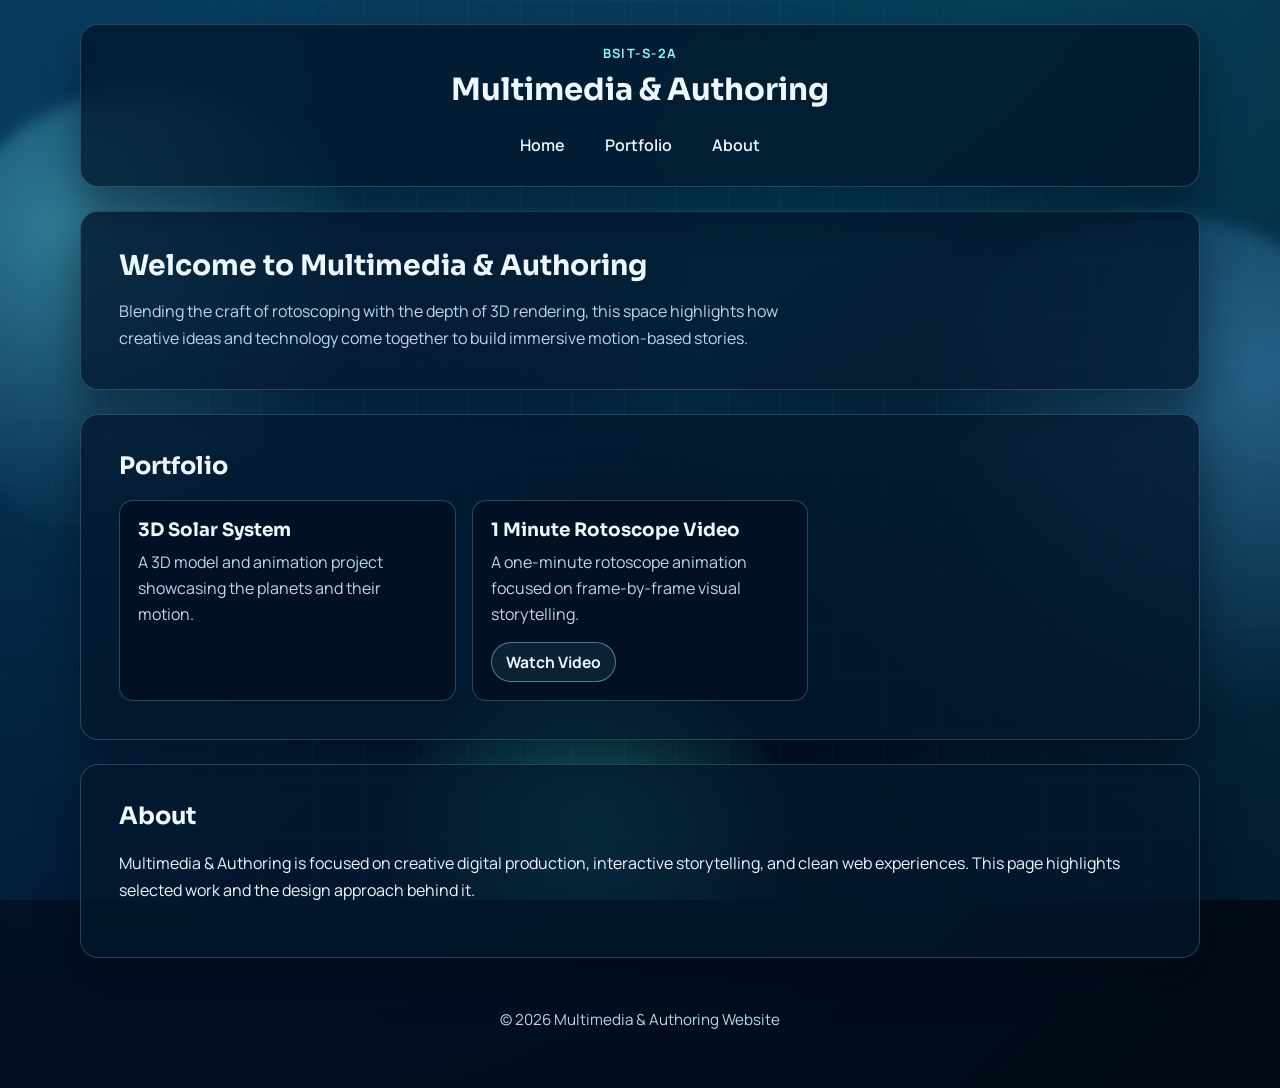
==== index.html @ 4c2fa3dd "Week 2 progress fixed" ====
﻿<!DOCTYPE html>
<html lang="en">
<head>
    <meta charset="UTF-8">
    <meta name="viewport" content="width=device-width, initial-scale=1.0">
    <title>Multimedia & Authoring</title>
    <link rel="stylesheet" href="styles.css">
</head>
<body>
    <div class="bg-scene" aria-hidden="true">
        <div class="bg-gradient"></div>
        <div class="bg-orb orb-a"></div>
        <div class="bg-orb orb-b"></div>
        <div class="bg-orb orb-c"></div>
        <div class="bg-grid"></div>
    </div>

    <div class="page-shell">
        <header class="site-header">
            <div class="brand-block reveal">
                <p class="eyebrow">BSIT-S-2A</p>
                <h1>Multimedia &amp; Authoring</h1>
            </div>
            <nav class="main-nav" aria-label="Main navigation">
                <ul>
                    <li><a href="#home">Home</a></li>
                    <li><a href="#portfolio">Portfolio</a></li>
                    <li><a href="#about">About</a></li>
                </ul>
            </nav>
        </header>

        <main>
            <section id="home" class="panel hero reveal">
                <h2>Welcome to Multimedia &amp; Authoring</h2>
                <p>
                    Blending the craft of rotoscoping with the depth of 3D rendering,
                    this space highlights how creative ideas and technology come together
                    to build immersive motion-based stories.
                </p>
            </section>

            <section id="portfolio" class="panel reveal">
                <h2>Portfolio</h2>
                <div class="topic-grid">
                    <article class="topic reveal">
                        <h3>3D Solar System</h3>
                        <p>A 3D model and animation project showcasing the planets and their motion.</p>
                    </article>
                    <article class="topic reveal">
                        <h3>1 Minute Rotoscope Video</h3>
                        <p>A one-minute rotoscope animation focused on frame-by-frame visual storytelling.</p>
                        <button class="topic-button" type="button" data-url="rotoscope.html">Watch Video</button>
                    </article>
                </div>
            </section>

            <section id="about" class="panel reveal">
                <h2>About</h2>
                <p>
                    Multimedia &amp; Authoring is focused on creative digital production, interactive storytelling,
                    and clean web experiences. This page highlights selected work and the design approach behind it.
                </p>
            </section>
        </main>

        <footer>
            <p>&copy; 2026 Multimedia &amp; Authoring Website</p>
        </footer>
    </div>
    <script src="script.js"></script>
</body>
</html>
---- styles.css ----
﻿@import url('https://fonts.googleapis.com/css2?family=Manrope:wght@400;500;600;700;800&family=Sora:wght@500;700&display=swap');

:root {
    --bg-1: #021226;
    --bg-2: #063358;
    --bg-3: #0a5a78;
    --panel: rgba(3, 23, 44, 0.76);
    --panel-border: rgba(173, 241, 255, 0.2);
    --text-main: #eef8ff;
    --text-soft: #b9d8e9;
    --highlight: #8ff3ff;
    --highlight-strong: #48d9f2;
    --radius: 18px;
    --shadow: 0 20px 40px rgba(0, 8, 20, 0.42);
}

* {
    box-sizing: border-box;
}

html {
    scroll-behavior: smooth;
}

body {
    margin: 0;
    color: var(--text-main);
    font-family: 'Manrope', sans-serif;
    background: radial-gradient(circle at 10% 10%, #0b4667, #021226 46%, #010914);
    min-height: 100vh;
    overflow-x: hidden;
}

h1,
h2,
h3 {
    font-family: 'Sora', sans-serif;
    margin-top: 0;
    line-height: 1.15;
}

p,
li,
a {
    line-height: 1.65;
}

.bg-scene {
    position: fixed;
    inset: 0;
    z-index: -1;
    overflow: hidden;
}

.bg-gradient {
    position: absolute;
    inset: -25%;
    background: conic-gradient(from 160deg at 50% 50%, var(--bg-1), var(--bg-2), var(--bg-3), var(--bg-1));
    filter: blur(40px);
    opacity: 0.65;
    animation: spinBackground 28s linear infinite;
}

.bg-orb {
    position: absolute;
    border-radius: 50%;
    filter: blur(8px);
    opacity: 0.35;
}

.orb-a {
    width: 460px;
    height: 460px;
    left: -80px;
    top: 10%;
    background: radial-gradient(circle at 30% 30%, #7ff4ff 0%, rgba(127, 244, 255, 0) 70%);
    animation: floatOrbA 18s ease-in-out infinite;
}

.orb-b {
    width: 520px;
    height: 520px;
    right: -140px;
    top: 24%;
    background: radial-gradient(circle at 70% 30%, #62bfff 0%, rgba(98, 191, 255, 0) 68%);
    animation: floatOrbB 20s ease-in-out infinite;
}

.orb-c {
    width: 420px;
    height: 420px;
    left: 30%;
    bottom: -180px;
    background: radial-gradient(circle at 50% 40%, #42ffe4 0%, rgba(66, 255, 228, 0) 66%);
    animation: floatOrbC 22s ease-in-out infinite;
}

.bg-grid {
    position: absolute;
    inset: 0;
    background-image:
        linear-gradient(rgba(194, 248, 255, 0.05) 1px, transparent 1px),
        linear-gradient(90deg, rgba(194, 248, 255, 0.05) 1px, transparent 1px);
    background-size: 52px 52px;
    mask-image: radial-gradient(circle at center, black 35%, transparent 100%);
    animation: driftGrid 24s linear infinite;
}

.page-shell {
    width: min(1120px, 92vw);
    margin: 24px auto 30px;
}

.site-header {
    position: sticky;
    top: 18px;
    z-index: 20;
    backdrop-filter: blur(14px);
    background: rgba(1, 18, 36, 0.72);
    border: 1px solid var(--panel-border);
    border-radius: var(--radius);
    box-shadow: var(--shadow);
    padding: 18px clamp(16px, 3vw, 30px);
}

.brand-block {
    text-align: center;
}

.eyebrow {
    margin: 0 0 8px;
    color: var(--highlight);
    letter-spacing: 0.11em;
    font-size: 0.8rem;
    text-transform: uppercase;
    font-weight: 700;
}

.site-header h1 {
    margin: 0;
    font-size: clamp(1.7rem, 2.4vw, 2.8rem);
}

.main-nav ul {
    list-style: none;
    display: flex;
    justify-content: center;
    flex-wrap: wrap;
    gap: 10px;
    padding: 0;
    margin: 16px 0 0;
}

.main-nav a {
    display: inline-block;
    color: var(--text-main);
    text-decoration: none;
    padding: 8px 14px;
    border: 1px solid transparent;
    border-radius: 999px;
    font-weight: 600;
    transition: border-color 0.25s ease, color 0.25s ease, background-color 0.25s ease;
}

.main-nav a:hover,
.main-nav a:focus-visible {
    border-color: rgba(143, 243, 255, 0.5);
    color: var(--highlight);
    background-color: rgba(143, 243, 255, 0.08);
}

main {
    margin-top: 24px;
}

.panel {
    background: var(--panel);
    border: 1px solid var(--panel-border);
    border-radius: var(--radius);
    box-shadow: var(--shadow);
    padding: clamp(20px, 3.4vw, 38px);
    margin-bottom: 24px;
}

.hero h2 {
    font-size: clamp(1.6rem, 2.2vw, 2.4rem);
    margin-bottom: 8px;
}

.hero p {
    color: var(--text-soft);
    max-width: 70ch;
    margin-bottom: 0;
}

#topics > h2,
#resources h2,
.contact-card h2 {
    font-size: clamp(1.35rem, 1.8vw, 1.8rem);
}

.topic-grid {
    display: grid;
    grid-template-columns: repeat(3, minmax(0, 1fr));
    gap: 16px;
}

.topic {
    background: rgba(2, 16, 34, 0.84);
    border: 1px solid rgba(166, 241, 255, 0.24);
    border-radius: 14px;
    padding: 18px;
    transition: transform 0.25s ease, border-color 0.25s ease, background-color 0.25s ease;
}

.topic:hover {
    transform: translateY(-5px);
    border-color: rgba(143, 243, 255, 0.6);
    background: rgba(5, 33, 58, 0.9);
}

.topic h3 {
    margin-bottom: 8px;
    font-size: 1.15rem;
}

.topic p {
    margin: 0;
    color: var(--text-soft);
}

.topic-button {
    display: inline-block;
    margin-top: 14px;
    color: var(--text-main);
    font-family: 'Manrope', sans-serif;
    font-size: 0.98rem;
    font-weight: 700;
    padding: 8px 14px;
    border-radius: 999px;
    border: 1px solid rgba(143, 243, 255, 0.45);
    background: rgba(143, 243, 255, 0.08);
    cursor: pointer;
    transition: border-color 0.25s ease, color 0.25s ease, background-color 0.25s ease;
}

.topic-button:hover,
.topic-button:focus-visible {
    border-color: rgba(143, 243, 255, 0.75);
    color: var(--highlight);
    background: rgba(143, 243, 255, 0.14);
}

.video-wrap {
    position: relative;
    width: min(100%, 920px);
    height: 0;
    padding-top: 56.25%;
    margin: 16px auto 0;
    border-radius: 14px;
    overflow: hidden;
    border: 1px solid rgba(166, 241, 255, 0.25);
    background: rgba(2, 16, 34, 0.84);
}

.video-wrap iframe {
    position: absolute;
    inset: 0;
    display: block;
    width: 100%;
    height: 100%;
    border: 0;
}

.video-meta {
    color: var(--text-soft);
    margin: 8px 0 0;
}

.split {
    display: grid;
    grid-template-columns: 1.15fr 0.85fr;
    gap: 18px;
}

.resource-list {
    margin: 0;
    padding-left: 20px;
}

.resource-list a {
    color: var(--highlight);
    text-underline-offset: 3px;
}

.resource-list a:hover {
    color: #d2fcff;
}

.contact-card {
    background: linear-gradient(160deg, rgba(4, 53, 78, 0.72), rgba(2, 21, 36, 0.9));
    border: 1px solid rgba(150, 244, 255, 0.28);
    border-radius: 14px;
    padding: 20px;
}

.contact-card p {
    margin-top: 0;
    color: var(--text-soft);
}

.contact-card a {
    color: #bff9ff;
    font-weight: 700;
    text-decoration: none;
}

.contact-card a:hover {
    color: #ffffff;
}

footer {
    text-align: center;
    padding: 10px 16px;
    color: var(--text-soft);
    font-size: 0.95rem;
}

.reveal {
    opacity: 0;
    transform: translateY(18px);
    transition: opacity 0.7s ease, transform 0.7s ease;
}

.reveal.visible {
    opacity: 1;
    transform: translateY(0);
}

@keyframes spinBackground {
    from {
        transform: rotate(0deg) scale(1.2);
    }
    to {
        transform: rotate(360deg) scale(1.2);
    }
}

@keyframes floatOrbA {
    0%,
    100% {
        transform: translate(0, 0) scale(1);
    }
    50% {
        transform: translate(36px, -30px) scale(1.1);
    }
}

@keyframes floatOrbB {
    0%,
    100% {
        transform: translate(0, 0) scale(1);
    }
    50% {
        transform: translate(-42px, 36px) scale(0.95);
    }
}

@keyframes floatOrbC {
    0%,
    100% {
        transform: translate(0, 0) scale(1);
    }
    50% {
        transform: translate(28px, -28px) scale(1.08);
    }
}

@keyframes driftGrid {
    0% {
        transform: translateY(0);
    }
    50% {
        transform: translateY(20px);
    }
    100% {
        transform: translateY(0);
    }
}

@media (max-width: 930px) {
    .topic-grid {
        grid-template-columns: repeat(2, minmax(0, 1fr));
    }

    .split {
        grid-template-columns: 1fr;
    }
}

@media (max-width: 640px) {
    .page-shell {
        width: min(1120px, 94vw);
        margin-top: 14px;
    }

    .site-header {
        top: 10px;
    }

    .main-nav ul {
        gap: 6px;
    }

    .main-nav a {
        padding: 6px 10px;
        font-size: 0.94rem;
    }

    .topic-grid {
        grid-template-columns: 1fr;
    }
}

@media (prefers-reduced-motion: reduce) {
    *,
    *::before,
    *::after {
        animation: none !important;
        transition: none !important;
        scroll-behavior: auto !important;
    }

    .reveal,
    .reveal.visible {
        opacity: 1;
        transform: none;
    }
}
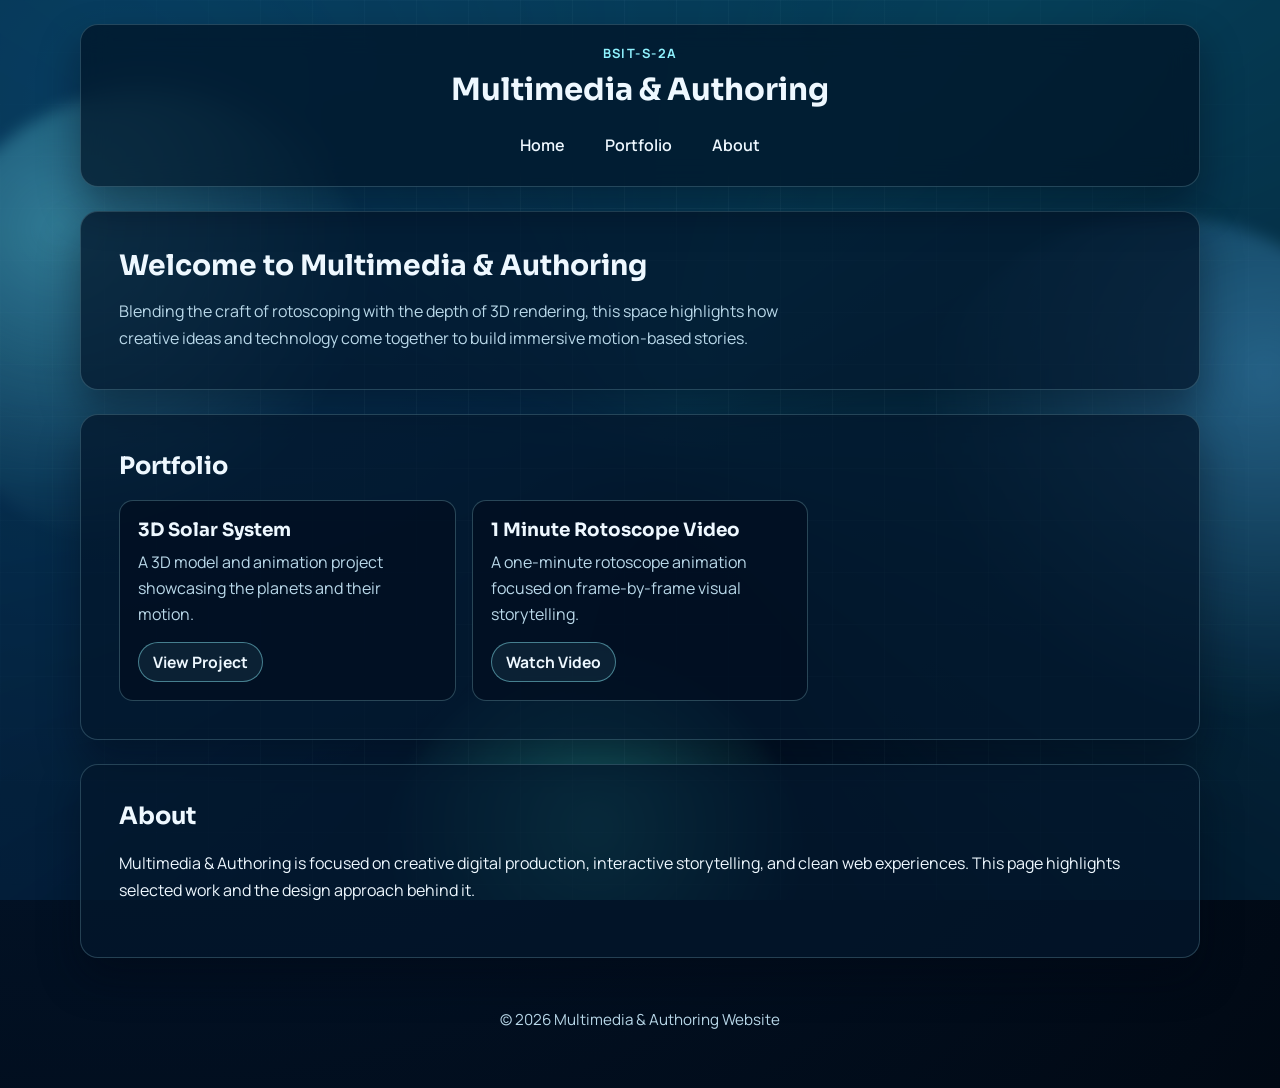
==== commit 8578537c: "solar system page" ====
--- a/index.html
+++ b/index.html
@@ -4,7 +4,22 @@
     <meta charset="UTF-8">
     <meta name="viewport" content="width=device-width, initial-scale=1.0">
     <title>Multimedia & Authoring</title>
-    <link rel="stylesheet" href="styles.css">
+    <link rel="stylesheet" href="styles.css?v=20260427b">
+    <style>
+        .topic-button {
+            display: inline-block;
+            margin-top: 14px;
+            color: #eef8ff;
+            font-family: 'Manrope', sans-serif;
+            font-size: 0.98rem;
+            font-weight: 700;
+            padding: 8px 14px;
+            border-radius: 999px;
+            border: 1px solid rgba(143, 243, 255, 0.45);
+            background: rgba(143, 243, 255, 0.08);
+            cursor: pointer;
+        }
+    </style>
 </head>
 <body>
     <div class="bg-scene" aria-hidden="true">
@@ -46,6 +61,7 @@
                     <article class="topic reveal">
                         <h3>3D Solar System</h3>
                         <p>A 3D model and animation project showcasing the planets and their motion.</p>
+                        <button class="topic-button" type="button" data-url="solar-system.html">View Project</button>
                     </article>
                     <article class="topic reveal">
                         <h3>1 Minute Rotoscope Video</h3>
@@ -68,6 +84,6 @@
             <p>&copy; 2026 Multimedia &amp; Authoring Website</p>
         </footer>
     </div>
-    <script src="script.js"></script>
+    <script src="script.js?v=20260427b"></script>
 </body>
 </html>
--- a/styles.css
+++ b/styles.css
@@ -277,6 +277,97 @@
     margin: 8px 0 0;
 }
 
+.project-frame {
+    border: 1px dashed rgba(143, 243, 255, 0.35);
+    border-radius: 16px;
+    background: rgba(2, 16, 34, 0.5);
+    padding: clamp(18px, 3vw, 30px);
+    min-height: 320px;
+    display: grid;
+    place-items: center;
+    text-align: center;
+}
+
+.project-frame strong {
+    display: block;
+    color: var(--highlight);
+    margin-bottom: 8px;
+}
+
+.project-frame p {
+    margin: 0;
+    color: var(--text-soft);
+    max-width: 65ch;
+}
+
+.project-notes {
+    display: grid;
+    gap: 14px;
+    margin-top: 18px;
+}
+
+.project-note {
+    background: rgba(2, 16, 34, 0.84);
+    border: 1px solid rgba(166, 241, 255, 0.24);
+    border-radius: 14px;
+    padding: 18px;
+}
+
+.project-note h3 {
+    margin-bottom: 8px;
+    font-size: 1.08rem;
+}
+
+.project-note p {
+    margin: 0;
+    color: var(--text-soft);
+}
+
+.body-grid {
+    display: grid;
+    grid-template-columns: repeat(2, minmax(0, 1fr));
+    gap: 16px;
+}
+
+.body-card {
+    background: rgba(2, 16, 34, 0.84);
+    border: 1px solid rgba(166, 241, 255, 0.24);
+    border-radius: 14px;
+    padding: 18px;
+}
+
+.body-card h3 {
+    margin-bottom: 8px;
+}
+
+.body-video {
+    display: block;
+    width: 100%;
+    max-width: 100%;
+    height: auto;
+    aspect-ratio: 16 / 9;
+    margin: 14px 0 0;
+    border-radius: 12px;
+    background: #000;
+    object-fit: cover;
+}
+
+.body-facts {
+    list-style: none;
+    padding: 0;
+    margin: 14px 0 0;
+    display: grid;
+    gap: 8px;
+}
+
+.body-facts li {
+    color: var(--text-soft);
+}
+
+.body-facts strong {
+    color: var(--text-main);
+}
+
 .split {
     display: grid;
     grid-template-columns: 1.15fr 0.85fr;
@@ -394,6 +485,10 @@
     }
 
     .split {
+        grid-template-columns: 1fr;
+    }
+
+    .body-grid {
         grid-template-columns: 1fr;
     }
 }
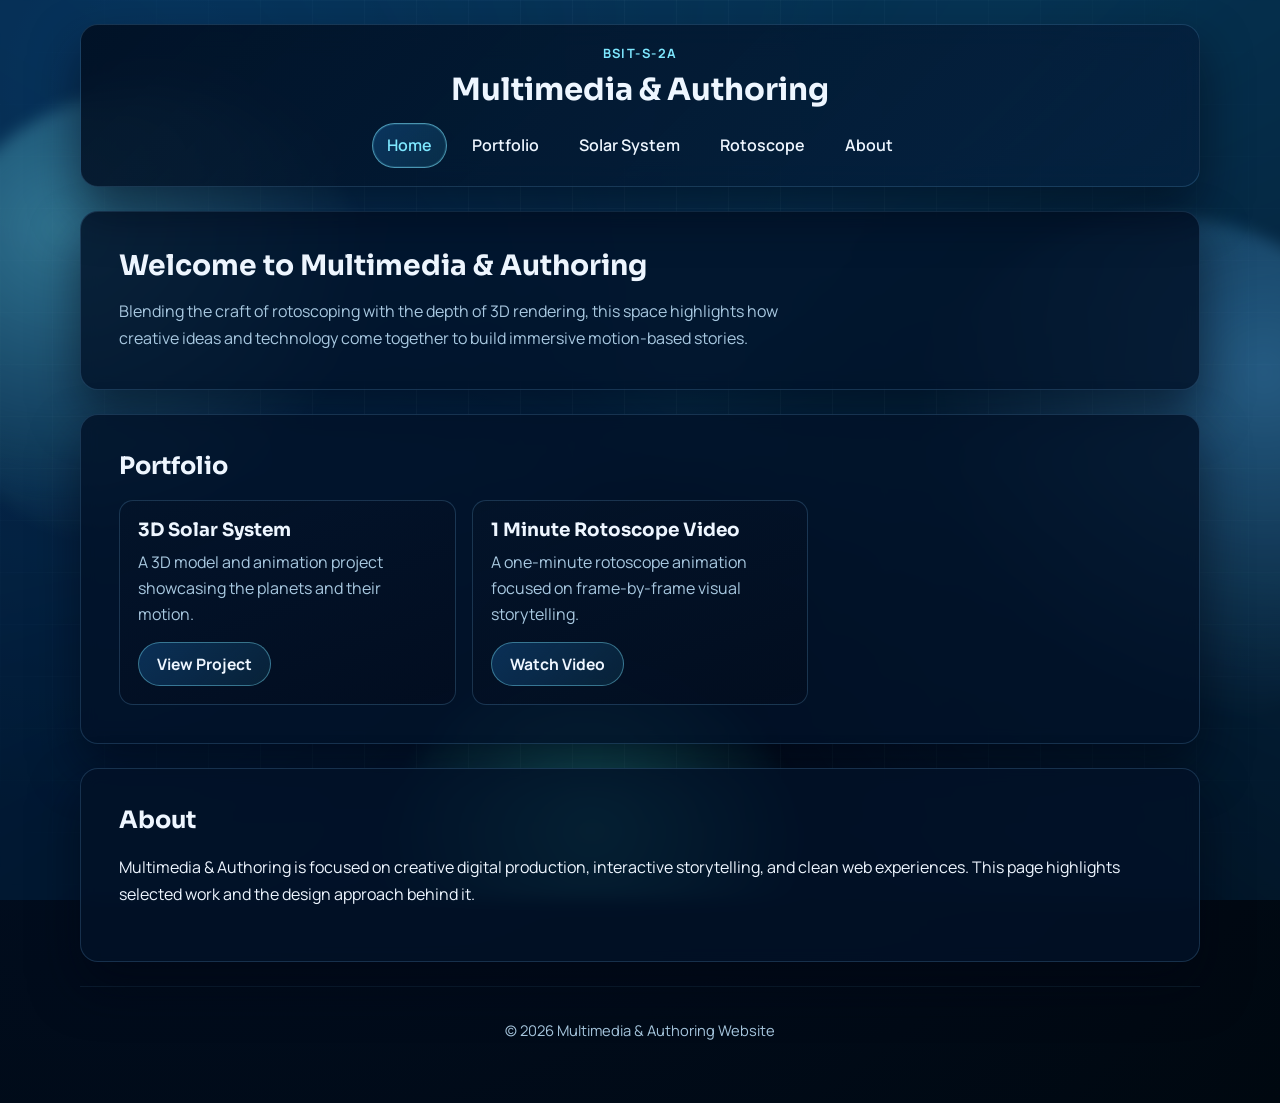
==== commit 0afee9c7: "Final video and solar system" ====
--- a/index.html
+++ b/index.html
@@ -4,22 +4,7 @@
     <meta charset="UTF-8">
     <meta name="viewport" content="width=device-width, initial-scale=1.0">
     <title>Multimedia & Authoring</title>
-    <link rel="stylesheet" href="styles.css?v=20260427b">
-    <style>
-        .topic-button {
-            display: inline-block;
-            margin-top: 14px;
-            color: #eef8ff;
-            font-family: 'Manrope', sans-serif;
-            font-size: 0.98rem;
-            font-weight: 700;
-            padding: 8px 14px;
-            border-radius: 999px;
-            border: 1px solid rgba(143, 243, 255, 0.45);
-            background: rgba(143, 243, 255, 0.08);
-            cursor: pointer;
-        }
-    </style>
+    <link rel="stylesheet" href="styles.css?v=20260622a">
 </head>
 <body>
     <div class="bg-scene" aria-hidden="true">
@@ -38,9 +23,11 @@
             </div>
             <nav class="main-nav" aria-label="Main navigation">
                 <ul>
-                    <li><a href="#home">Home</a></li>
+                    <li><a href="#home" aria-current="page">Home</a></li>
                     <li><a href="#portfolio">Portfolio</a></li>
-                    <li><a href="#about">About</a></li>
+                    <li><a href="solar-system.html">Solar System</a></li>
+                    <li><a href="rotoscope.html">Rotoscope</a></li>
+                    <li><a href="about.html">About</a></li>
                 </ul>
             </nav>
         </header>
@@ -84,6 +71,6 @@
             <p>&copy; 2026 Multimedia &amp; Authoring Website</p>
         </footer>
     </div>
-    <script src="script.js?v=20260427b"></script>
+    <script src="script.js?v=20260622a"></script>
 </body>
 </html>
--- a/styles.css
+++ b/styles.css
@@ -1,17 +1,19 @@
-﻿@import url('https://fonts.googleapis.com/css2?family=Manrope:wght@400;500;600;700;800&family=Sora:wght@500;700&display=swap');
+@import url('https://fonts.googleapis.com/css2?family=Manrope:wght@400;500;600;700;800&family=Sora:wght@500;700&display=swap');
 
 :root {
-    --bg-1: #021226;
-    --bg-2: #063358;
-    --bg-3: #0a5a78;
-    --panel: rgba(3, 23, 44, 0.76);
-    --panel-border: rgba(173, 241, 255, 0.2);
-    --text-main: #eef8ff;
-    --text-soft: #b9d8e9;
-    --highlight: #8ff3ff;
-    --highlight-strong: #48d9f2;
+    --bg-1: #010d1f;
+    --bg-2: #042a4f;
+    --bg-3: #0a4a72;
+    --panel: rgba(2, 18, 40, 0.82);
+    --panel-border: rgba(120, 200, 255, 0.18);
+    --text-main: #eef6ff;
+    --text-soft: #a8c8e0;
+    --highlight: #7ee8ff;
+    --highlight-strong: #3ec8f0;
+    --accent: #1a6bb5;
+    --accent-glow: rgba(62, 200, 240, 0.15);
     --radius: 18px;
-    --shadow: 0 20px 40px rgba(0, 8, 20, 0.42);
+    --shadow: 0 24px 48px rgba(0, 6, 18, 0.55);
 }
 
 * {
@@ -26,7 +28,7 @@
     margin: 0;
     color: var(--text-main);
     font-family: 'Manrope', sans-serif;
-    background: radial-gradient(circle at 10% 10%, #0b4667, #021226 46%, #010914);
+    background: radial-gradient(circle at 12% 8%, #0d3d6b, #010d1f 48%, #000810);
     min-height: 100vh;
     overflow-x: hidden;
 }
@@ -115,8 +117,8 @@
     position: sticky;
     top: 18px;
     z-index: 20;
-    backdrop-filter: blur(14px);
-    background: rgba(1, 18, 36, 0.72);
+    backdrop-filter: blur(16px);
+    background: linear-gradient(135deg, rgba(1, 14, 32, 0.88), rgba(4, 32, 62, 0.78));
     border: 1px solid var(--panel-border);
     border-radius: var(--radius);
     box-shadow: var(--shadow);
@@ -164,9 +166,16 @@
 
 .main-nav a:hover,
 .main-nav a:focus-visible {
-    border-color: rgba(143, 243, 255, 0.5);
-    color: var(--highlight);
-    background-color: rgba(143, 243, 255, 0.08);
+    border-color: rgba(126, 232, 255, 0.45);
+    color: var(--highlight);
+    background-color: var(--accent-glow);
+}
+
+.main-nav a[aria-current="page"] {
+    border-color: rgba(126, 232, 255, 0.55);
+    color: var(--highlight);
+    background: linear-gradient(135deg, rgba(26, 107, 181, 0.35), rgba(62, 200, 240, 0.12));
+    box-shadow: inset 0 0 0 1px rgba(126, 232, 255, 0.12);
 }
 
 main {
@@ -180,6 +189,21 @@
     box-shadow: var(--shadow);
     padding: clamp(20px, 3.4vw, 38px);
     margin-bottom: 24px;
+    backdrop-filter: blur(8px);
+}
+
+.hero-badge {
+    display: inline-block;
+    margin: 0 0 10px;
+    padding: 5px 12px;
+    border-radius: 999px;
+    font-size: 0.75rem;
+    font-weight: 700;
+    letter-spacing: 0.08em;
+    text-transform: uppercase;
+    color: var(--highlight);
+    border: 1px solid rgba(126, 232, 255, 0.35);
+    background: linear-gradient(135deg, rgba(26, 107, 181, 0.4), rgba(62, 200, 240, 0.1));
 }
 
 .hero h2 {
@@ -206,17 +230,22 @@
 }
 
 .topic {
-    background: rgba(2, 16, 34, 0.84);
-    border: 1px solid rgba(166, 241, 255, 0.24);
+    background: linear-gradient(160deg, rgba(3, 20, 42, 0.92), rgba(2, 14, 32, 0.88));
+    border: 1px solid rgba(120, 200, 255, 0.2);
     border-radius: 14px;
     padding: 18px;
-    transition: transform 0.25s ease, border-color 0.25s ease, background-color 0.25s ease;
+    transition: transform 0.25s ease, border-color 0.25s ease, box-shadow 0.25s ease;
 }
 
 .topic:hover {
-    transform: translateY(-5px);
-    border-color: rgba(143, 243, 255, 0.6);
-    background: rgba(5, 33, 58, 0.9);
+    transform: translateY(-4px);
+    border-color: rgba(126, 232, 255, 0.45);
+    box-shadow: 0 12px 28px rgba(0, 8, 24, 0.35);
+}
+
+.topic--wide {
+    max-width: 920px;
+    margin: 0 auto;
 }
 
 .topic h3 {
@@ -236,19 +265,25 @@
     font-family: 'Manrope', sans-serif;
     font-size: 0.98rem;
     font-weight: 700;
-    padding: 8px 14px;
+    padding: 10px 18px;
     border-radius: 999px;
-    border: 1px solid rgba(143, 243, 255, 0.45);
-    background: rgba(143, 243, 255, 0.08);
+    border: 1px solid rgba(126, 232, 255, 0.4);
+    background: linear-gradient(135deg, rgba(26, 107, 181, 0.35), rgba(62, 200, 240, 0.1));
     cursor: pointer;
-    transition: border-color 0.25s ease, color 0.25s ease, background-color 0.25s ease;
+    transition: border-color 0.25s ease, color 0.25s ease, background-color 0.25s ease, transform 0.2s ease, box-shadow 0.25s ease;
 }
 
 .topic-button:hover,
 .topic-button:focus-visible {
-    border-color: rgba(143, 243, 255, 0.75);
-    color: var(--highlight);
-    background: rgba(143, 243, 255, 0.14);
+    border-color: rgba(126, 232, 255, 0.7);
+    color: var(--highlight);
+    background: linear-gradient(135deg, rgba(26, 107, 181, 0.5), rgba(62, 200, 240, 0.18));
+    box-shadow: 0 4px 16px rgba(26, 107, 181, 0.25);
+    transform: translateY(-1px);
+}
+
+.topic-button:active {
+    transform: translateY(0);
 }
 
 .video-wrap {
@@ -259,22 +294,49 @@
     margin: 16px auto 0;
     border-radius: 14px;
     overflow: hidden;
-    border: 1px solid rgba(166, 241, 255, 0.25);
-    background: rgba(2, 16, 34, 0.84);
-}
-
-.video-wrap iframe {
+    border: 1px solid rgba(120, 200, 255, 0.22);
+    background: rgba(1, 10, 24, 0.9);
+    box-shadow: inset 0 0 0 1px rgba(126, 232, 255, 0.06);
+}
+
+.video-wrap--hero {
+    margin-top: 20px;
+}
+
+.video-wrap iframe,
+.video-wrap video {
     position: absolute;
     inset: 0;
     display: block;
     width: 100%;
     height: 100%;
     border: 0;
+    object-fit: contain;
+    background: #000;
+}
+
+.project-video {
+    background: #000;
 }
 
 .video-meta {
     color: var(--text-soft);
     margin: 8px 0 0;
+    font-size: 0.95rem;
+}
+
+.video-meta a {
+    color: var(--highlight);
+    text-underline-offset: 3px;
+    transition: color 0.2s ease;
+}
+
+.video-meta a:hover {
+    color: #c8f4ff;
+}
+
+.video-meta strong {
+    color: var(--text-main);
 }
 
 .project-frame {
@@ -300,6 +362,11 @@
     max-width: 65ch;
 }
 
+.project-frame--compact {
+    min-height: 200px;
+    margin-bottom: 18px;
+}
+
 .project-notes {
     display: grid;
     gap: 14px;
@@ -318,6 +385,108 @@
     font-size: 1.08rem;
 }
 
+
+.age-calculator {
+    display: grid;
+    gap: 18px;
+}
+
+.age-calculator > p {
+    margin: 0;
+    color: var(--text-soft);
+}
+
+.age-calculator-form {
+    display: grid;
+    gap: 10px;
+    padding: 18px;
+    border-radius: 14px;
+    border: 1px solid rgba(166, 241, 255, 0.24);
+    background: rgba(2, 16, 34, 0.84);
+}
+
+.age-calculator-form label {
+    font-weight: 700;
+    color: var(--text-main);
+}
+
+.age-calculator-controls {
+    display: grid;
+    grid-template-columns: minmax(0, 1fr) auto;
+    gap: 10px;
+    align-items: center;
+}
+
+.age-calculator-controls input {
+    width: 100%;
+    min-width: 0;
+    padding: 12px 14px;
+    border-radius: 12px;
+    border: 1px solid rgba(143, 243, 255, 0.35);
+    background: rgba(1, 12, 26, 0.9);
+    color: var(--text-main);
+    font: inherit;
+}
+
+.age-calculator-controls input:focus-visible {
+    outline: 2px solid rgba(143, 243, 255, 0.7);
+    outline-offset: 2px;
+}
+
+.age-calculator-controls button {
+    padding: 12px 18px;
+    border: 1px solid rgba(126, 232, 255, 0.4);
+    border-radius: 999px;
+    background: linear-gradient(135deg, rgba(26, 107, 181, 0.35), rgba(62, 200, 240, 0.1));
+    color: var(--text-main);
+    font: inherit;
+    font-weight: 700;
+    cursor: pointer;
+    transition: border-color 0.25s ease, color 0.25s ease, background-color 0.25s ease, transform 0.2s ease;
+}
+
+.age-calculator-controls button:hover,
+.age-calculator-controls button:focus-visible {
+    border-color: rgba(126, 232, 255, 0.7);
+    color: var(--highlight);
+    background: linear-gradient(135deg, rgba(26, 107, 181, 0.5), rgba(62, 200, 240, 0.18));
+    transform: translateY(-1px);
+}
+
+.age-calculator-help {
+    margin: 0;
+    color: var(--text-soft);
+    font-size: 0.95rem;
+}
+
+.age-calculator-results {
+    display: grid;
+    grid-template-columns: repeat(3, minmax(0, 1fr));
+    gap: 14px;
+}
+
+.age-result-card {
+    padding: 16px;
+    border-radius: 14px;
+    background: rgba(2, 16, 34, 0.84);
+    border: 1px solid rgba(166, 241, 255, 0.24);
+}
+
+.age-result-card h3 {
+    margin-bottom: 8px;
+    font-size: 1.05rem;
+    text-align: left;
+}
+
+.age-result-card p {
+    margin: 0;
+    color: var(--text-soft);
+}
+
+.age-result-card strong {
+    color: var(--highlight);
+    font-size: 1.2rem;
+}
 .project-note p {
     margin: 0;
     color: var(--text-soft);
@@ -337,7 +506,13 @@
 }
 
 .body-card h3 {
-    margin-bottom: 8px;
+    margin-bottom: 10px;
+    text-align: center;
+    font-weight: 800;
+}
+
+.planet-grid .body-card h3 {
+    letter-spacing: 0.02em;
 }
 
 .body-video {
@@ -358,6 +533,7 @@
     margin: 14px 0 0;
     display: grid;
     gap: 8px;
+    text-align: left;
 }
 
 .body-facts li {
@@ -412,9 +588,11 @@
 
 footer {
     text-align: center;
-    padding: 10px 16px;
-    color: var(--text-soft);
-    font-size: 0.95rem;
+    padding: 16px;
+    color: var(--text-soft);
+    font-size: 0.92rem;
+    border-top: 1px solid rgba(120, 200, 255, 0.1);
+    margin-top: 8px;
 }
 
 .reveal {
@@ -491,6 +669,10 @@
     .body-grid {
         grid-template-columns: 1fr;
     }
+
+    .age-calculator-results {
+        grid-template-columns: repeat(2, minmax(0, 1fr));
+    }
 }
 
 @media (max-width: 640px) {
@@ -505,6 +687,14 @@
 
     .main-nav ul {
         gap: 6px;
+    }
+
+    .age-calculator-controls {
+        grid-template-columns: 1fr;
+    }
+
+    .age-calculator-results {
+        grid-template-columns: 1fr;
     }
 
     .main-nav a {
@@ -531,4 +721,155 @@
         opacity: 1;
         transform: none;
     }
+}
+
+/* Code Actions Buttons */
+.code-actions {
+    display: flex;
+    gap: 10px;
+    margin-top: 14px;
+}
+
+.btn-view-code,
+.btn-download-code {
+    flex: 1;
+    text-align: center;
+    padding: 10px 14px;
+    border: 1px solid rgba(126, 232, 255, 0.4);
+    border-radius: 10px;
+    background: linear-gradient(135deg, rgba(26, 107, 181, 0.3), rgba(62, 200, 240, 0.08));
+    color: var(--text-main);
+    font: inherit;
+    font-size: 0.9rem;
+    font-weight: 700;
+    text-decoration: none;
+    cursor: pointer;
+    transition: border-color 0.25s ease, color 0.25s ease, background-color 0.25s ease, transform 0.2s ease;
+}
+
+.btn-view-code:hover,
+.btn-view-code:focus-visible,
+.btn-download-code:hover,
+.btn-download-code:focus-visible {
+    border-color: rgba(126, 232, 255, 0.7);
+    color: var(--highlight);
+    background: linear-gradient(135deg, rgba(26, 107, 181, 0.45), rgba(62, 200, 240, 0.15));
+    transform: translateY(-1px);
+}
+
+/* Modal Styles */
+.modal {
+    display: none; /* Hidden by default */
+    position: fixed;
+    z-index: 100;
+    left: 0;
+    top: 0;
+    width: 100%;
+    height: 100%;
+    overflow: auto;
+    background-color: rgba(0, 8, 20, 0.85); /* Black with opacity */
+    backdrop-filter: blur(5px);
+    opacity: 0;
+    transition: opacity 0.3s ease;
+}
+
+.modal.show {
+    display: flex;
+    align-items: center;
+    justify-content: center;
+    opacity: 1;
+}
+
+.modal-content {
+    background: var(--panel);
+    border: 1px solid var(--panel-border);
+    border-radius: var(--radius);
+    box-shadow: var(--shadow);
+    width: min(95vw, 1100px);
+    height: min(88vh, 900px);
+    display: flex;
+    flex-direction: column;
+    animation: modalScale 0.3s ease forwards;
+}
+
+@keyframes modalScale {
+    from { transform: scale(0.95); opacity: 0; }
+    to { transform: scale(1); opacity: 1; }
+}
+
+.modal-header {
+    display: flex;
+    justify-content: space-between;
+    align-items: center;
+    padding: 16px 20px;
+    border-bottom: 1px solid rgba(166, 241, 255, 0.15);
+}
+
+.modal-header-actions {
+    display: flex;
+    align-items: center;
+    gap: 10px;
+}
+
+.modal-header h3 {
+    margin: 0;
+    font-size: 1.25rem;
+    color: var(--text-main);
+}
+
+.modal-close {
+    background: transparent;
+    border: none;
+    color: var(--text-soft);
+    font-size: 1.75rem;
+    line-height: 1;
+    cursor: pointer;
+    transition: color 0.2s;
+}
+
+.modal-close:hover {
+    color: var(--highlight);
+}
+
+.modal-download {
+    flex: 0 0 auto;
+    padding-inline: 16px;
+}
+
+.modal-body {
+    padding: 20px;
+    flex: 1;
+    min-height: 0;
+    overflow: auto;
+}
+
+.modal-body pre {
+    margin: 0;
+    background: rgba(1, 12, 26, 0.9);
+    border: 1px solid rgba(166, 241, 255, 0.15);
+    border-radius: 8px;
+    padding: 15px;
+    height: 100%;
+    max-height: none;
+    overflow: auto;
+}
+
+.modal-body code {
+    display: block;
+    font-family: 'Courier New', Courier, monospace;
+    font-size: 0.9rem;
+    color: #eef8ff;
+    line-height: 1.4;
+    white-space: pre;
+}
+
+/* Rotoscope disclaimer styling */
+.video-disclaimer {
+    margin-top: 8px;
+    color: var(--text-soft);
+    font-size: 0.95rem;
+}
+.video-disclaimer small {
+    font-style: italic;
+    color: var(--text-soft);
 }
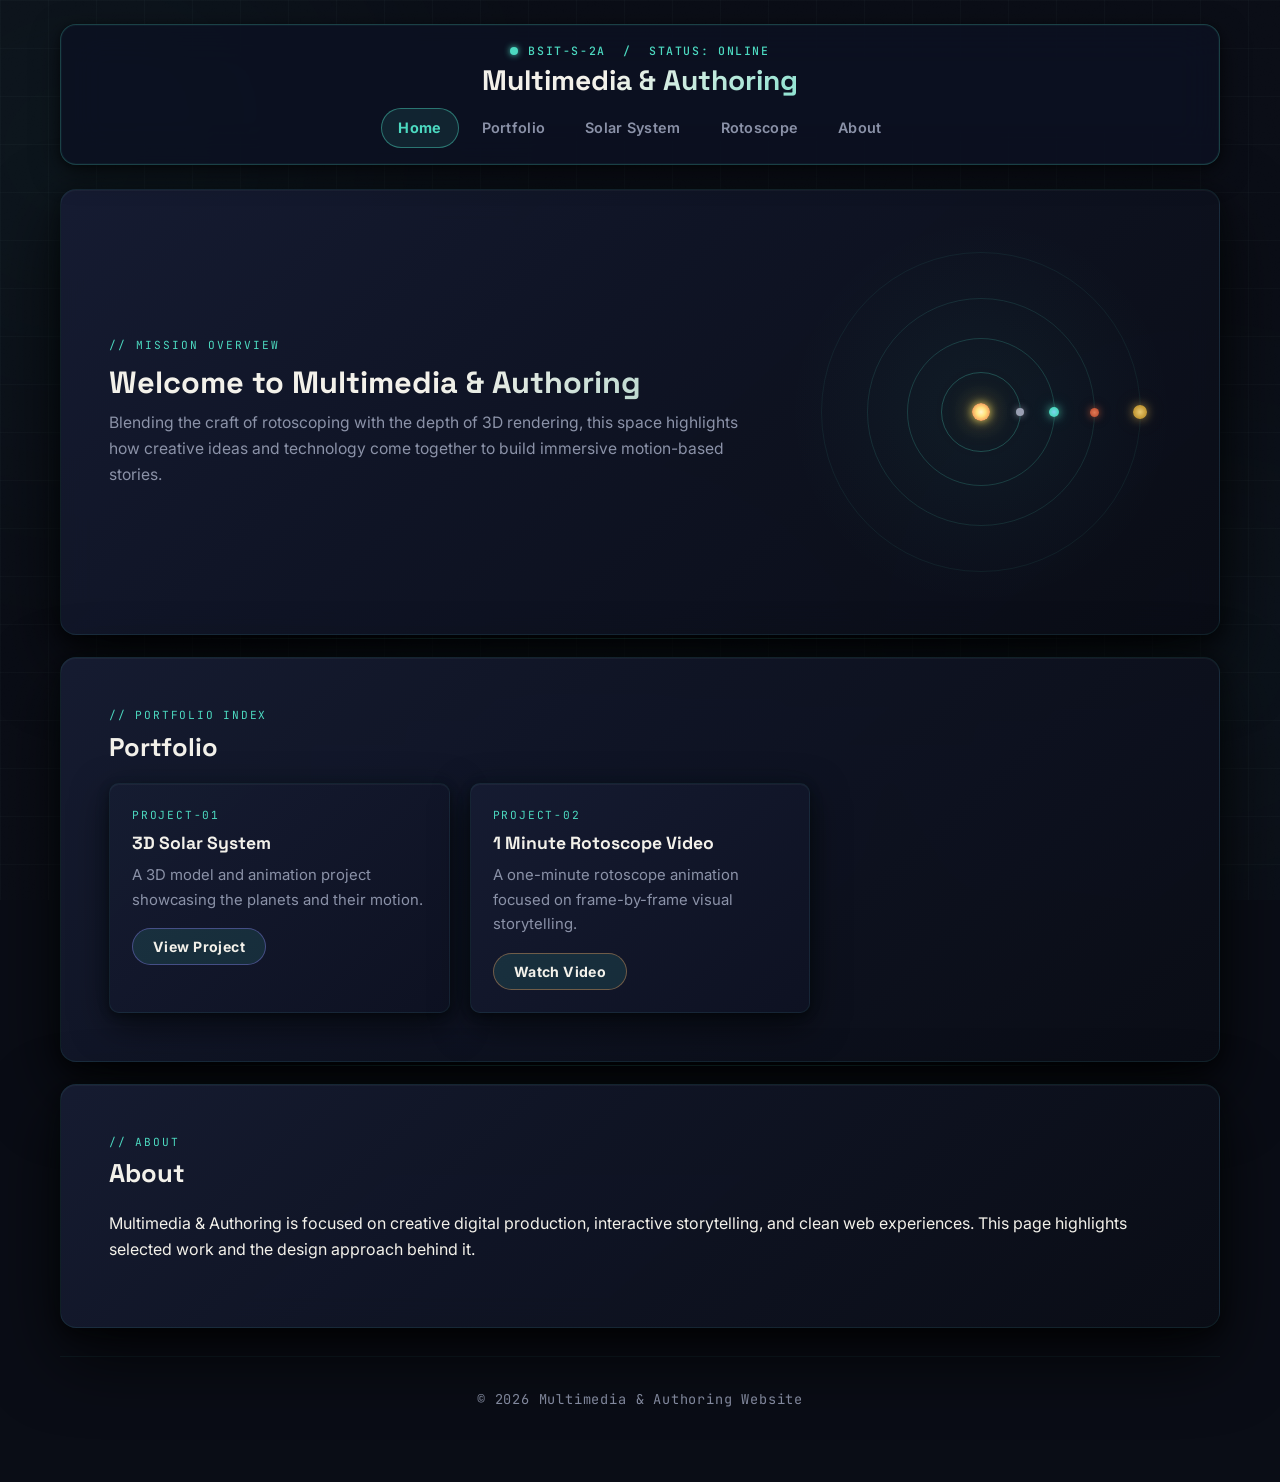
==== commit b0e58de3: "new design" ====
--- a/index.html
+++ b/index.html
@@ -1,10 +1,11 @@
-﻿<!DOCTYPE html>
+<!DOCTYPE html>
 <html lang="en">
 <head>
     <meta charset="UTF-8">
     <meta name="viewport" content="width=device-width, initial-scale=1.0">
-    <title>Multimedia & Authoring</title>
-    <link rel="stylesheet" href="styles.css?v=20260622a">
+    <title>Multimedia &amp; Authoring</title>
+    <meta name="description" content="Multimedia &amp; Authoring — a portfolio showcasing 3D solar system rendering and rotoscope animation, blending creative technology and motion-based storytelling.">
+    <link rel="stylesheet" href="styles.css?v=20260706">
 </head>
 <body>
     <div class="bg-scene" aria-hidden="true">
@@ -16,9 +17,12 @@
     </div>
 
     <div class="page-shell">
-        <header class="site-header">
+        <header class="site-header" id="site-header">
             <div class="brand-block reveal">
-                <p class="eyebrow">BSIT-S-2A</p>
+                <div class="brand-top">
+                    <span class="status-dot" aria-hidden="true"></span>
+                    <p class="eyebrow">BSIT-S-2A &nbsp;/&nbsp; STATUS: ONLINE</p>
+                </div>
                 <h1>Multimedia &amp; Authoring</h1>
             </div>
             <nav class="main-nav" aria-label="Main navigation">
@@ -34,23 +38,39 @@
 
         <main>
             <section id="home" class="panel hero reveal">
-                <h2>Welcome to Multimedia &amp; Authoring</h2>
-                <p>
-                    Blending the craft of rotoscoping with the depth of 3D rendering,
-                    this space highlights how creative ideas and technology come together
-                    to build immersive motion-based stories.
-                </p>
+                <div class="hero--asymmetric">
+                    <div class="hero-text">
+                        <span class="mono-label">// MISSION OVERVIEW</span>
+                        <h2>Welcome to Multimedia &amp; Authoring</h2>
+                        <p>
+                            Blending the craft of rotoscoping with the depth of 3D rendering,
+                            this space highlights how creative ideas and technology come together
+                            to build immersive motion-based stories.
+                        </p>
+                    </div>
+
+                    <div class="hero-orbit" aria-hidden="true">
+                        <div class="orbit-ring orbit-ring--4"><div class="orbit-planet"></div></div>
+                        <div class="orbit-ring orbit-ring--3"><div class="orbit-planet"></div></div>
+                        <div class="orbit-ring orbit-ring--2"><div class="orbit-planet"></div></div>
+                        <div class="orbit-ring orbit-ring--1"><div class="orbit-planet"></div></div>
+                        <div class="orbit-sun"></div>
+                    </div>
+                </div>
             </section>
 
             <section id="portfolio" class="panel reveal">
+                <span class="mono-label">// PORTFOLIO INDEX</span>
                 <h2>Portfolio</h2>
                 <div class="topic-grid">
-                    <article class="topic reveal">
+                    <article class="topic reveal" data-accent="solar">
+                        <span class="mono-label">PROJECT-01</span>
                         <h3>3D Solar System</h3>
                         <p>A 3D model and animation project showcasing the planets and their motion.</p>
                         <button class="topic-button" type="button" data-url="solar-system.html">View Project</button>
                     </article>
-                    <article class="topic reveal">
+                    <article class="topic reveal" data-accent="rotoscope">
+                        <span class="mono-label">PROJECT-02</span>
                         <h3>1 Minute Rotoscope Video</h3>
                         <p>A one-minute rotoscope animation focused on frame-by-frame visual storytelling.</p>
                         <button class="topic-button" type="button" data-url="rotoscope.html">Watch Video</button>
@@ -59,6 +79,7 @@
             </section>
 
             <section id="about" class="panel reveal">
+                <span class="mono-label">// ABOUT</span>
                 <h2>About</h2>
                 <p>
                     Multimedia &amp; Authoring is focused on creative digital production, interactive storytelling,
@@ -71,6 +92,26 @@
             <p>&copy; 2026 Multimedia &amp; Authoring Website</p>
         </footer>
     </div>
-    <script src="script.js?v=20260622a"></script>
+
+    <script src="script.js?v=20260706"></script>
+    <script>
+        // Sticky header scroll class
+        (function () {
+            var header = document.getElementById('site-header');
+            if (!header) return;
+            var observer = new IntersectionObserver(
+                function (entries) {
+                    entries.forEach(function (entry) {
+                        header.classList.toggle('scrolled', !entry.isIntersecting);
+                    });
+                },
+                { threshold: 0, rootMargin: '-60px 0px 0px 0px' }
+            );
+            var sentinel = document.createElement('div');
+            sentinel.style.cssText = 'position:absolute;top:0;height:1px;width:1px;pointer-events:none;';
+            document.body.prepend(sentinel);
+            observer.observe(sentinel);
+        }());
+    </script>
 </body>
 </html>
--- a/styles.css
+++ b/styles.css
@@ -1,146 +1,299 @@
-@import url('https://fonts.googleapis.com/css2?family=Manrope:wght@400;500;600;700;800&family=Sora:wght@500;700&display=swap');
-
+/* ============================================================
+   MULTIMEDIA & AUTHORING — SCI-FI / MISSION-CONTROL REDESIGN
+   ============================================================ */
+
+@import url('https://fonts.googleapis.com/css2?family=Space+Grotesk:wght@500;600;700&family=Inter:wght@400;500;600;700&family=JetBrains+Mono:wght@400;500;600&display=swap');
+
+/* ── TOKENS ────────────────────────────────────────────────── */
 :root {
-    --bg-1: #010d1f;
-    --bg-2: #042a4f;
-    --bg-3: #0a4a72;
-    --panel: rgba(2, 18, 40, 0.82);
-    --panel-border: rgba(120, 200, 255, 0.18);
-    --text-main: #eef6ff;
-    --text-soft: #a8c8e0;
-    --highlight: #7ee8ff;
-    --highlight-strong: #3ec8f0;
-    --accent: #1a6bb5;
-    --accent-glow: rgba(62, 200, 240, 0.15);
-    --radius: 18px;
-    --shadow: 0 24px 48px rgba(0, 6, 18, 0.55);
-}
-
-* {
-    box-sizing: border-box;
-}
-
-html {
-    scroll-behavior: smooth;
-}
+    /* Palette */
+    --bg-deep:        #0A0D16;
+    --bg-panel:       #12172A;
+    --bg-panel-alt:   #0E1220;
+    --accent-cyan:    #4CD9C0;
+    --accent-cyan-dim: rgba(76, 217, 192, 0.12);
+    --accent-cyan-glow: rgba(76, 217, 192, 0.25);
+    --accent-page:    #4CD9C0; /* overridden per page */
+    --accent-page-dim: rgba(76, 217, 192, 0.12);
+    --accent-page-glow: rgba(76, 217, 192, 0.25);
+    --text-main:      #F3F1EA;
+    --text-soft:      #8B92A8;
+    --panel-border:   rgba(76, 217, 192, 0.14);
+    --panel-border-hover: rgba(76, 217, 192, 0.38);
+
+    /* Type */
+    --font-display: 'Space Grotesk', sans-serif;
+    --font-body:    'Inter', sans-serif;
+    --font-mono:    'JetBrains Mono', monospace;
+
+    /* Geometry */
+    --radius:    16px;
+    --radius-sm: 10px;
+    /* Panel depth shadows — used on every card surface */
+    --shadow:     0 24px 64px rgba(0, 0, 0, 0.72), 0 4px 16px rgba(0, 0, 0, 0.5), 0 0 40px rgba(76, 217, 192, 0.04);
+    --shadow-sm:  0 8px 28px rgba(0, 0, 0, 0.5),  0 2px 8px  rgba(0, 0, 0, 0.4);
+    --shadow-hover: 0 28px 72px rgba(0, 0, 0, 0.8), 0 8px 24px rgba(0, 0, 0, 0.55), 0 0 55px rgba(76, 217, 192, 0.07);
+}
+
+/* ── PER-PAGE ACCENT OVERRIDES ─────────────────────────────── */
+.page--solar {
+    --accent-page:    #8B7FF5;
+    --accent-page-dim: rgba(139, 127, 245, 0.12);
+    --accent-page-glow: rgba(139, 127, 245, 0.28);
+    --panel-border:   rgba(139, 127, 245, 0.16);
+    --panel-border-hover: rgba(139, 127, 245, 0.40);
+}
+
+.page--rotoscope {
+    --accent-page:    #F5A25D;
+    --accent-page-dim: rgba(245, 162, 93, 0.12);
+    --accent-page-glow: rgba(245, 162, 93, 0.28);
+    --panel-border:   rgba(245, 162, 93, 0.16);
+    --panel-border-hover: rgba(245, 162, 93, 0.40);
+}
+
+/* ── RESET & BASE ───────────────────────────────────────────── */
+*, *::before, *::after { box-sizing: border-box; }
+
+html { scroll-behavior: smooth; }
 
 body {
     margin: 0;
     color: var(--text-main);
-    font-family: 'Manrope', sans-serif;
-    background: radial-gradient(circle at 12% 8%, #0d3d6b, #010d1f 48%, #000810);
+    font-family: var(--font-body);
+    font-size: 1rem;
+    line-height: 1.65;
+    background-color: var(--bg-deep);
     min-height: 100vh;
     overflow-x: hidden;
 }
 
-h1,
-h2,
-h3 {
-    font-family: 'Sora', sans-serif;
+h1, h2, h3 {
+    font-family: var(--font-display);
     margin-top: 0;
     line-height: 1.15;
 }
 
-p,
-li,
-a {
-    line-height: 1.65;
-}
-
+h1 { font-size: clamp(1.7rem, 2.4vw, 2.6rem); }
+h2 { font-size: clamp(1.4rem, 2vw, 2rem); }
+h3 { font-size: clamp(1rem, 1.4vw, 1.25rem); }
+
+p, li, a { line-height: 1.65; }
+
+/* ── BACKGROUND SCENE ───────────────────────────────────────── */
 .bg-scene {
     position: fixed;
     inset: 0;
     z-index: -1;
     overflow: hidden;
-}
-
+    pointer-events: none;
+}
+
+/* Base solid fill */
 .bg-gradient {
     position: absolute;
-    inset: -25%;
-    background: conic-gradient(from 160deg at 50% 50%, var(--bg-1), var(--bg-2), var(--bg-3), var(--bg-1));
-    filter: blur(40px);
-    opacity: 0.65;
-    animation: spinBackground 28s linear infinite;
-}
-
+    inset: 0;
+    background: var(--bg-deep);
+}
+
+/*
+ * Atmospheric nebula blobs — edge-bleeding, very diffuse
+ * Opacity intentionally low (6-9%) so they tint without dominating.
+ * Three blobs: top-left, right-mid, bottom-left — never centered.
+ */
 .bg-orb {
     position: absolute;
     border-radius: 50%;
-    filter: blur(8px);
-    opacity: 0.35;
-}
-
+    filter: blur(110px);
+    pointer-events: none;
+}
+
+/* Cyan blob — bleeds in from top-left corner */
 .orb-a {
-    width: 460px;
-    height: 460px;
-    left: -80px;
-    top: 10%;
-    background: radial-gradient(circle at 30% 30%, #7ff4ff 0%, rgba(127, 244, 255, 0) 70%);
-    animation: floatOrbA 18s ease-in-out infinite;
-}
-
+    width: 820px;
+    height: 820px;
+    left: -260px;
+    top: -180px;
+    background: radial-gradient(circle at 40% 40%,
+        rgba(76, 217, 192, 0.62) 0%,
+        rgba(76, 217, 192, 0.18) 45%,
+        transparent 72%);
+    opacity: 0.09;
+    animation: floatOrbA 22s ease-in-out infinite;
+}
+
+/* Secondary accent blob — right edge, mid-page */
 .orb-b {
-    width: 520px;
-    height: 520px;
-    right: -140px;
-    top: 24%;
-    background: radial-gradient(circle at 70% 30%, #62bfff 0%, rgba(98, 191, 255, 0) 68%);
-    animation: floatOrbB 20s ease-in-out infinite;
-}
-
+    width: 700px;
+    height: 700px;
+    right: -220px;
+    top: 35%;
+    background: radial-gradient(circle at 60% 50%,
+        rgba(76, 217, 192, 0.55) 0%,
+        rgba(76, 217, 192, 0.15) 48%,
+        transparent 72%);
+    opacity: 0.07;
+    animation: floatOrbB 28s ease-in-out infinite;
+}
+
+/* Warm undertone blob — bottom, slightly off-center */
 .orb-c {
-    width: 420px;
-    height: 420px;
-    left: 30%;
-    bottom: -180px;
-    background: radial-gradient(circle at 50% 40%, #42ffe4 0%, rgba(66, 255, 228, 0) 66%);
-    animation: floatOrbC 22s ease-in-out infinite;
-}
-
+    width: 680px;
+    height: 680px;
+    left: 20%;
+    bottom: -240px;
+    background: radial-gradient(circle at 50% 40%,
+        rgba(76, 217, 192, 0.5) 0%,
+        rgba(76, 217, 192, 0.12) 48%,
+        transparent 72%);
+    opacity: 0.06;
+    animation: floatOrbC 24s ease-in-out infinite;
+}
+
+/* Per-page blob color swaps */
+.page--solar .orb-a {
+    background: radial-gradient(circle at 40% 40%,
+        rgba(139, 127, 245, 0.65) 0%,
+        rgba(100, 90, 220, 0.2) 45%,
+        transparent 72%);
+    opacity: 0.1;
+}
+.page--solar .orb-b {
+    background: radial-gradient(circle at 60% 50%,
+        rgba(139, 127, 245, 0.55) 0%,
+        rgba(100, 90, 220, 0.15) 48%,
+        transparent 72%);
+    opacity: 0.08;
+}
+.page--solar .orb-c {
+    background: radial-gradient(circle at 50% 40%,
+        rgba(80, 60, 200, 0.5) 0%,
+        rgba(139, 127, 245, 0.12) 48%,
+        transparent 72%);
+    opacity: 0.07;
+}
+
+.page--rotoscope .orb-a {
+    background: radial-gradient(circle at 40% 40%,
+        rgba(245, 162, 93, 0.55) 0%,
+        rgba(220, 120, 40, 0.18) 45%,
+        transparent 72%);
+    opacity: 0.09;
+}
+.page--rotoscope .orb-b {
+    background: radial-gradient(circle at 60% 50%,
+        rgba(245, 162, 93, 0.45) 0%,
+        rgba(220, 120, 40, 0.14) 48%,
+        transparent 72%);
+    opacity: 0.07;
+}
+.page--rotoscope .orb-c {
+    background: radial-gradient(circle at 50% 40%,
+        rgba(200, 100, 30, 0.45) 0%,
+        rgba(245, 162, 93, 0.12) 48%,
+        transparent 72%);
+    opacity: 0.06;
+}
+
+/*
+ * HUD grid — full viewport, no masking, 2% opacity
+ * Fine 48px crosshatch gives mission-control blueprint feel
+ */
 .bg-grid {
     position: absolute;
     inset: 0;
     background-image:
-        linear-gradient(rgba(194, 248, 255, 0.05) 1px, transparent 1px),
-        linear-gradient(90deg, rgba(194, 248, 255, 0.05) 1px, transparent 1px);
-    background-size: 52px 52px;
-    mask-image: radial-gradient(circle at center, black 35%, transparent 100%);
-    animation: driftGrid 24s linear infinite;
-}
-
+        linear-gradient(rgba(180, 240, 255, 0.022) 1px, transparent 1px),
+        linear-gradient(90deg, rgba(180, 240, 255, 0.022) 1px, transparent 1px);
+    background-size: 48px 48px;
+    animation: driftGrid 40s linear infinite;
+}
+
+/*
+ * Noise/grain layer — SVG feTurbulence tile at ~3.5% opacity
+ * This is the critical layer that removes the "flat AI gradient" feel.
+ * Positioned above everything else in the bg-scene stack.
+ */
+.bg-scene::after {
+    content: '';
+    position: absolute;
+    inset: 0;
+    background-image: url("data:image/svg+xml,%3Csvg xmlns='http://www.w3.org/2000/svg' width='256' height='256'%3E%3Cfilter id='n'%3E%3CfeTurbulence type='fractalNoise' baseFrequency='0.72' numOctaves='4' stitchTiles='stitch'/%3E%3CfeColorMatrix type='saturate' values='0'/%3E%3C/filter%3E%3Crect width='100%25' height='100%25' filter='url(%23n)' opacity='0.055'/%3E%3C/svg%3E");
+    background-size: 256px 256px;
+    background-repeat: repeat;
+    opacity: 0.55;
+    mix-blend-mode: overlay;
+    pointer-events: none;
+}
+
+/* ── PAGE SHELL ─────────────────────────────────────────────── */
 .page-shell {
-    width: min(1120px, 92vw);
-    margin: 24px auto 30px;
-}
-
+    width: min(1160px, 92vw);
+    margin: 24px auto 40px;
+}
+
+/* ── HEADER / NAV ───────────────────────────────────────────── */
 .site-header {
     position: sticky;
-    top: 18px;
+    top: 16px;
     z-index: 20;
-    backdrop-filter: blur(16px);
-    background: linear-gradient(135deg, rgba(1, 14, 32, 0.88), rgba(4, 32, 62, 0.78));
+    backdrop-filter: blur(20px) saturate(1.5);
+    -webkit-backdrop-filter: blur(20px) saturate(1.5);
+    background: rgba(12, 17, 34, 0.85);
     border: 1px solid var(--panel-border);
     border-radius: var(--radius);
-    box-shadow: var(--shadow);
-    padding: 18px clamp(16px, 3vw, 30px);
+    box-shadow: var(--shadow-sm), 0 0 0 1px rgba(76, 217, 192, 0.05) inset;
+    padding: 16px clamp(16px, 3vw, 28px);
+    transition: border-color 0.3s ease;
+}
+
+.site-header.scrolled {
+    border-color: rgba(76, 217, 192, 0.24);
 }
 
 .brand-block {
     text-align: center;
+    display: flex;
+    flex-direction: column;
+    align-items: center;
+    gap: 4px;
+}
+
+.brand-top {
+    display: flex;
+    align-items: center;
+    gap: 10px;
+}
+
+.status-dot {
+    display: inline-block;
+    width: 8px;
+    height: 8px;
+    border-radius: 50%;
+    background: var(--accent-cyan);
+    box-shadow: 0 0 6px var(--accent-cyan);
+    animation: pulseDot 2.4s ease-in-out infinite;
+    flex-shrink: 0;
 }
 
 .eyebrow {
-    margin: 0 0 8px;
-    color: var(--highlight);
-    letter-spacing: 0.11em;
-    font-size: 0.8rem;
+    margin: 0;
+    color: var(--accent-cyan);
+    letter-spacing: 0.14em;
+    font-size: 0.72rem;
     text-transform: uppercase;
-    font-weight: 700;
+    font-family: var(--font-mono);
+    font-weight: 500;
 }
 
 .site-header h1 {
     margin: 0;
-    font-size: clamp(1.7rem, 2.4vw, 2.8rem);
+    font-size: clamp(1.45rem, 2.2vw, 2.2rem);
+    font-family: var(--font-display);
+    background: linear-gradient(135deg, var(--text-main) 40%, var(--accent-cyan) 140%);
+    -webkit-background-clip: text;
+    -webkit-text-fill-color: transparent;
+    background-clip: text;
 }
 
 .main-nav ul {
@@ -148,160 +301,702 @@
     display: flex;
     justify-content: center;
     flex-wrap: wrap;
-    gap: 10px;
+    gap: 6px;
     padding: 0;
-    margin: 16px 0 0;
+    margin: 12px 0 0;
 }
 
 .main-nav a {
     display: inline-block;
-    color: var(--text-main);
+    color: var(--text-soft);
     text-decoration: none;
-    padding: 8px 14px;
+    padding: 7px 16px;
     border: 1px solid transparent;
     border-radius: 999px;
+    font-size: 0.9rem;
     font-weight: 600;
-    transition: border-color 0.25s ease, color 0.25s ease, background-color 0.25s ease;
-}
-
-.main-nav a:hover,
+    letter-spacing: 0.02em;
+    transition: border-color 0.22s ease, color 0.22s ease, background 0.22s ease;
+}
+
+.main-nav a:hover {
+    border-color: var(--panel-border-hover);
+    color: var(--accent-cyan);
+    background: var(--accent-cyan-dim);
+}
+
 .main-nav a:focus-visible {
-    border-color: rgba(126, 232, 255, 0.45);
-    color: var(--highlight);
-    background-color: var(--accent-glow);
+    outline: 2px solid var(--accent-cyan);
+    outline-offset: 3px;
+    border-radius: 999px;
 }
 
 .main-nav a[aria-current="page"] {
-    border-color: rgba(126, 232, 255, 0.55);
-    color: var(--highlight);
-    background: linear-gradient(135deg, rgba(26, 107, 181, 0.35), rgba(62, 200, 240, 0.12));
-    box-shadow: inset 0 0 0 1px rgba(126, 232, 255, 0.12);
-}
-
-main {
-    margin-top: 24px;
-}
-
+    border-color: rgba(76, 217, 192, 0.45);
+    color: var(--accent-cyan);
+    background: rgba(76, 217, 192, 0.1);
+    font-weight: 700;
+}
+
+/* Solar System page — nav active uses violet */
+.page--solar .main-nav a[aria-current="page"] {
+    border-color: rgba(139, 127, 245, 0.45);
+    color: #8B7FF5;
+    background: rgba(139, 127, 245, 0.1);
+}
+
+/* Rotoscope page — nav active uses amber */
+.page--rotoscope .main-nav a[aria-current="page"] {
+    border-color: rgba(245, 162, 93, 0.45);
+    color: #F5A25D;
+    background: rgba(245, 162, 93, 0.1);
+}
+
+/* ── MAIN ───────────────────────────────────────────────────── */
+main { margin-top: 24px; }
+
+/* ── PANELS ─────────────────────────────────────────────────── */
+/*
+ * Panel depth system:
+ * - Inner gradient: top-left is fractionally lighter (adds dimensionality)
+ * - Multi-layer box-shadow: deep drop shadow + mid shadow + outer accent glow
+ * - Hairline border at very low opacity (structure, not decoration)
+ * - Hover: lifts + border brightens + glow intensifies
+ */
 .panel {
-    background: var(--panel);
-    border: 1px solid var(--panel-border);
+    background: linear-gradient(
+        138deg,
+        rgba(22, 28, 50, 0.97) 0%,
+        rgba(16, 21, 38, 0.96) 40%,
+        rgba(10, 13, 22, 0.97) 100%
+    );
+    border: 1px solid rgba(76, 217, 192, 0.09);
     border-radius: var(--radius);
-    box-shadow: var(--shadow);
-    padding: clamp(20px, 3.4vw, 38px);
-    margin-bottom: 24px;
-    backdrop-filter: blur(8px);
-}
-
+    box-shadow:
+        0 1px 0 0 rgba(255, 255, 255, 0.04) inset,   /* top inner highlight */
+        0 28px 70px rgba(0, 0, 0, 0.75),
+        0 6px 20px  rgba(0, 0, 0, 0.55),
+        0 0  50px   rgba(76, 217, 192, 0.04);
+    padding: clamp(24px, 3.8vw, 48px);
+    margin-bottom: 28px;
+    backdrop-filter: blur(16px) saturate(1.2);
+    position: relative;
+    transition: border-color 0.3s ease, box-shadow 0.3s ease;
+}
+
+/* Per-page panel glow colour */
+.page--solar .panel {
+    border-color: rgba(139, 127, 245, 0.09);
+    box-shadow:
+        0 1px 0 0 rgba(255, 255, 255, 0.04) inset,
+        0 28px 70px rgba(0, 0, 0, 0.75),
+        0 6px 20px  rgba(0, 0, 0, 0.55),
+        0 0  50px   rgba(139, 127, 245, 0.05);
+}
+
+.page--rotoscope .panel {
+    border-color: rgba(245, 162, 93, 0.09);
+    box-shadow:
+        0 1px 0 0 rgba(255, 255, 255, 0.04) inset,
+        0 28px 70px rgba(0, 0, 0, 0.75),
+        0 6px 20px  rgba(0, 0, 0, 0.55),
+        0 0  50px   rgba(245, 162, 93, 0.04);
+}
+
+/* Subtle gradient fade between consecutive panels (section separator) */
+.panel + .panel {
+    margin-top: -6px; /* panels touch with a micro-gap resolved by the separator */
+}
+
+.panel + .panel::before {
+    content: '';
+    position: absolute;
+    top: -20px;
+    left: 10%;
+    right: 10%;
+    height: 1px;
+    background: linear-gradient(
+        to right,
+        transparent,
+        rgba(76, 217, 192, 0.10) 30%,
+        rgba(76, 217, 192, 0.10) 70%,
+        transparent
+    );
+    pointer-events: none;
+}
+
+.page--solar .panel + .panel::before {
+    background: linear-gradient(
+        to right,
+        transparent,
+        rgba(139, 127, 245, 0.12) 30%,
+        rgba(139, 127, 245, 0.12) 70%,
+        transparent
+    );
+}
+
+.page--rotoscope .panel + .panel::before {
+    background: linear-gradient(
+        to right,
+        transparent,
+        rgba(245, 162, 93, 0.10) 30%,
+        rgba(245, 162, 93, 0.10) 70%,
+        transparent
+    );
+}
+
+/* ── HERO BADGE ─────────────────────────────────────────────── */
 .hero-badge {
     display: inline-block;
+    margin: 0 0 12px;
+    padding: 4px 12px;
+    border-radius: 999px;
+    font-size: 0.7rem;
+    font-weight: 600;
+    letter-spacing: 0.12em;
+    text-transform: uppercase;
+    font-family: var(--font-mono);
+    color: var(--accent-page);
+    border: 1px solid var(--panel-border-hover);
+    background: var(--accent-page-dim);
+}
+
+/* ── HERO LAYOUT (index.html) ───────────────────────────────── */
+.hero--asymmetric {
+    display: grid;
+    grid-template-columns: 1fr 380px;
+    gap: 24px;
+    align-items: center;
+    min-height: 320px;
+}
+
+.hero-text {
+    display: flex;
+    flex-direction: column;
+    gap: 0;
+}
+
+.hero-text .mono-label {
+    font-family: var(--font-mono);
+    font-size: 0.7rem;
+    letter-spacing: 0.18em;
+    text-transform: uppercase;
+    color: var(--accent-cyan);
     margin: 0 0 10px;
-    padding: 5px 12px;
-    border-radius: 999px;
-    font-size: 0.75rem;
-    font-weight: 700;
-    letter-spacing: 0.08em;
-    text-transform: uppercase;
-    color: var(--highlight);
-    border: 1px solid rgba(126, 232, 255, 0.35);
-    background: linear-gradient(135deg, rgba(26, 107, 181, 0.4), rgba(62, 200, 240, 0.1));
-}
-
-.hero h2 {
-    font-size: clamp(1.6rem, 2.2vw, 2.4rem);
-    margin-bottom: 8px;
-}
-
-.hero p {
-    color: var(--text-soft);
-    max-width: 70ch;
-    margin-bottom: 0;
-}
-
-#topics > h2,
-#resources h2,
-.contact-card h2 {
-    font-size: clamp(1.35rem, 1.8vw, 1.8rem);
-}
-
+}
+
+.hero-text h2 {
+    font-family: var(--font-display);
+    font-size: clamp(1.7rem, 2.8vw, 2.6rem);
+    margin-bottom: 14px;
+    background: linear-gradient(135deg, var(--text-main) 50%, rgba(76, 217, 192, 0.7) 160%);
+    -webkit-background-clip: text;
+    -webkit-text-fill-color: transparent;
+    background-clip: text;
+}
+
+.hero-text p {
+    color: var(--text-soft);
+    max-width: 52ch;
+    margin: 0;
+    font-size: 0.98rem;
+}
+
+/* ── CSS ORBIT GRAPHIC (hero right) ─────────────────────────── */
+/*
+ * Enlarged to 380px — a proper visual anchor, not a corner decoration.
+ * Carries a radial glow halo behind the rings so it reads as a self-contained
+ * visual even against the dark panel background.
+ */
+.hero-orbit {
+    position: relative;
+    width: 380px;
+    height: 380px;
+    flex-shrink: 0;
+    display: flex;
+    align-items: center;
+    justify-content: center;
+    /* Soft nebula halo behind the rings */
+    background: radial-gradient(
+        circle at 50% 50%,
+        rgba(76, 217, 192, 0.06) 0%,
+        rgba(76, 217, 192, 0.02) 45%,
+        transparent 72%
+    );
+    border-radius: 50%;
+    /* Allow the outermost ring to bleed slightly beyond panel padding */
+    margin: -16px -24px -16px 0;
+}
+
+.orbit-ring {
+    position: absolute;
+    border-radius: 50%;
+    top: 50%;
+    left: 50%;
+    transform: translate(-50%, -50%);
+}
+
+.orbit-ring--1 { width:  80px; height:  80px; border: 1px solid rgba(76, 217, 192, 0.28); }
+.orbit-ring--2 { width: 148px; height: 148px; border: 1px solid rgba(76, 217, 192, 0.20); }
+.orbit-ring--3 { width: 228px; height: 228px; border: 1px solid rgba(76, 217, 192, 0.13); }
+.orbit-ring--4 { width: 320px; height: 320px; border: 1px solid rgba(76, 217, 192, 0.08); }
+
+/* Sun dot */
+.orbit-sun {
+    position: absolute;
+    width: 18px;
+    height: 18px;
+    border-radius: 50%;
+    background: radial-gradient(circle, #fff5cc 0%, #ffe480 35%, #f5a25d 70%, transparent 100%);
+    box-shadow:
+        0 0  8px rgba(255, 230, 100, 0.9),
+        0 0 22px rgba(255, 200, 80,  0.6),
+        0 0 44px rgba(255, 180, 40,  0.25);
+    top: 50%;
+    left: 50%;
+    transform: translate(-50%, -50%);
+}
+
+/* Orbiting planet dots */
+.orbit-planet {
+    position: absolute;
+    top: 50%;
+    left: 100%;
+    border-radius: 50%;
+}
+
+/* Mercury */
+.orbit-ring--1 .orbit-planet {
+    width: 8px; height: 8px;
+    background: #9aa0b4;
+    box-shadow: 0 0 6px rgba(154, 160, 180, 0.6), 0 0 12px rgba(154, 160, 180, 0.2);
+    margin-left: -4px;
+    margin-top: -4px;
+    transform-origin: -40px 0;
+    animation: orbitPlanet 4s linear infinite;
+}
+
+/* Earth */
+.orbit-ring--2 .orbit-planet {
+    width: 10px; height: 10px;
+    background: radial-gradient(circle, #7dd4f0 0%, #4CD9C0 60%);
+    box-shadow: 0 0 8px rgba(76, 217, 192, 0.8), 0 0 18px rgba(76, 217, 192, 0.3);
+    margin-left: -5px;
+    margin-top: -5px;
+    transform-origin: -74px 0;
+    animation: orbitPlanet 8s linear infinite;
+}
+
+/* Mars */
+.orbit-ring--3 .orbit-planet {
+    width: 9px; height: 9px;
+    background: radial-gradient(circle, #e07a54 0%, #c8593a 60%);
+    box-shadow: 0 0 7px rgba(200, 89, 58, 0.7), 0 0 14px rgba(200, 89, 58, 0.25);
+    margin-left: -4.5px;
+    margin-top: -4.5px;
+    transform-origin: -114px 0;
+    animation: orbitPlanet 14s linear infinite;
+}
+
+/* Jupiter */
+.orbit-ring--4 .orbit-planet {
+    width: 14px; height: 14px;
+    background: radial-gradient(circle, #e8c870 0%, #c49a38 60%);
+    box-shadow: 0 0 10px rgba(228, 178, 80, 0.6), 0 0 22px rgba(228, 178, 80, 0.2);
+    margin-left: -7px;
+    margin-top: -7px;
+    transform-origin: -160px 0;
+    animation: orbitPlanet 28s linear infinite;
+}
+
+/* ── PORTFOLIO CARDS ────────────────────────────────────────── */
 .topic-grid {
     display: grid;
     grid-template-columns: repeat(3, minmax(0, 1fr));
-    gap: 16px;
+    gap: 20px;
 }
 
 .topic {
-    background: linear-gradient(160deg, rgba(3, 20, 42, 0.92), rgba(2, 14, 32, 0.88));
-    border: 1px solid rgba(120, 200, 255, 0.2);
-    border-radius: 14px;
-    padding: 18px;
-    transition: transform 0.25s ease, border-color 0.25s ease, box-shadow 0.25s ease;
+    background: linear-gradient(
+        138deg,
+        rgba(22, 28, 50, 0.96) 0%,
+        rgba(14, 18, 34, 0.97) 100%
+    );
+    border: 1px solid rgba(76, 217, 192, 0.08);
+    border-radius: var(--radius-sm);
+    padding: 22px;
+    position: relative;
+    overflow: hidden;
+    box-shadow:
+        0 1px 0 rgba(255,255,255,0.04) inset,
+        0 12px 36px rgba(0,0,0,0.55),
+        0 3px 10px  rgba(0,0,0,0.4),
+        0 0  24px   rgba(76, 217, 192, 0.03);
+    transition: transform 0.28s ease, border-color 0.28s ease, box-shadow 0.3s ease;
+}
+
+/* Hover glow overlay — top-edge radial */
+.topic::before {
+    content: '';
+    position: absolute;
+    inset: 0;
+    border-radius: inherit;
+    opacity: 0;
+    transition: opacity 0.3s ease;
+    background: radial-gradient(ellipse 80% 60% at 50% -10%, var(--accent-page-glow), transparent 75%);
+    pointer-events: none;
 }
 
 .topic:hover {
-    transform: translateY(-4px);
-    border-color: rgba(126, 232, 255, 0.45);
-    box-shadow: 0 12px 28px rgba(0, 8, 24, 0.35);
+    transform: translateY(-6px);
+    border-color: var(--panel-border-hover);
+    box-shadow:
+        0 1px 0 rgba(255,255,255,0.06) inset,
+        0 18px 50px rgba(0,0,0,0.65),
+        0 6px 18px  rgba(0,0,0,0.5),
+        0 0  38px   var(--accent-page-glow);
+}
+
+.topic:hover::before { opacity: 1; }
+
+/* Card accent overrides for home page portfolio */
+.topic[data-accent="solar"] {
+    --accent-page-glow: rgba(139, 127, 245, 0.22);
+    --panel-border-hover: rgba(139, 127, 245, 0.4);
+}
+
+.topic[data-accent="rotoscope"] {
+    --accent-page-glow: rgba(245, 162, 93, 0.22);
+    --panel-border-hover: rgba(245, 162, 93, 0.4);
 }
 
 .topic--wide {
-    max-width: 920px;
+    max-width: 940px;
     margin: 0 auto;
 }
 
 .topic h3 {
-    margin-bottom: 8px;
-    font-size: 1.15rem;
+    margin-bottom: 10px;
+    font-size: 1.1rem;
+    color: var(--text-main);
 }
 
 .topic p {
     margin: 0;
     color: var(--text-soft);
-}
-
+    font-size: 0.93rem;
+}
+
+/* ── TOPIC BUTTON ───────────────────────────────────────────── */
 .topic-button {
     display: inline-block;
-    margin-top: 14px;
+    margin-top: 16px;
     color: var(--text-main);
-    font-family: 'Manrope', sans-serif;
-    font-size: 0.98rem;
+    font-family: var(--font-body);
+    font-size: 0.88rem;
     font-weight: 700;
-    padding: 10px 18px;
+    padding: 9px 20px;
     border-radius: 999px;
-    border: 1px solid rgba(126, 232, 255, 0.4);
-    background: linear-gradient(135deg, rgba(26, 107, 181, 0.35), rgba(62, 200, 240, 0.1));
+    border: 1px solid var(--panel-border-hover);
+    background: var(--accent-page-dim);
     cursor: pointer;
-    transition: border-color 0.25s ease, color 0.25s ease, background-color 0.25s ease, transform 0.2s ease, box-shadow 0.25s ease;
+    letter-spacing: 0.03em;
+    transition: background 0.22s ease, border-color 0.22s ease, color 0.22s ease,
+                transform 0.18s ease, box-shadow 0.22s ease;
 }
 
 .topic-button:hover,
 .topic-button:focus-visible {
-    border-color: rgba(126, 232, 255, 0.7);
-    color: var(--highlight);
-    background: linear-gradient(135deg, rgba(26, 107, 181, 0.5), rgba(62, 200, 240, 0.18));
-    box-shadow: 0 4px 16px rgba(26, 107, 181, 0.25);
+    background: rgba(76, 217, 192, 0.18);
+    border-color: rgba(76, 217, 192, 0.6);
+    color: var(--accent-cyan);
+    box-shadow: 0 4px 14px rgba(76, 217, 192, 0.2);
     transform: translateY(-1px);
 }
 
-.topic-button:active {
-    transform: translateY(0);
-}
-
+.topic[data-accent="solar"] .topic-button:hover,
+.topic[data-accent="solar"] .topic-button:focus-visible {
+    background: rgba(139, 127, 245, 0.18);
+    border-color: rgba(139, 127, 245, 0.6);
+    color: #8B7FF5;
+    box-shadow: 0 4px 14px rgba(139, 127, 245, 0.2);
+}
+
+.topic[data-accent="rotoscope"] .topic-button:hover,
+.topic[data-accent="rotoscope"] .topic-button:focus-visible {
+    background: rgba(245, 162, 93, 0.18);
+    border-color: rgba(245, 162, 93, 0.6);
+    color: #F5A25D;
+    box-shadow: 0 4px 14px rgba(245, 162, 93, 0.2);
+}
+
+.topic-button:active { transform: translateY(0); }
+
+.topic-button:focus-visible {
+    outline: 2px solid var(--accent-page);
+    outline-offset: 3px;
+}
+
+/* ── HERO SECTION GENERAL ───────────────────────────────────── */
+.hero h2 {
+    font-size: clamp(1.6rem, 2.4vw, 2.4rem);
+    margin-bottom: 10px;
+}
+
+.hero p {
+    color: var(--text-soft);
+    max-width: 68ch;
+    margin-bottom: 0;
+}
+
+/* ── MONO LABELS / EYEBROWS ─────────────────────────────────── */
+.mono-label {
+    font-family: var(--font-mono);
+    font-size: 0.7rem;
+    letter-spacing: 0.16em;
+    text-transform: uppercase;
+    color: var(--accent-page);
+    margin: 0 0 8px;
+    display: block;
+}
+
+/* ── ORBIT DIAGRAM (Solar System Hero) ─────────────────────── */
+.orbit-diagram-wrap {
+    display: flex;
+    align-items: center;
+    justify-content: center;
+    gap: 40px;
+    margin-bottom: 28px;
+    padding: 20px 0;
+    flex-wrap: wrap;
+}
+
+.orbit-diagram {
+    position: relative;
+    width: 300px;
+    height: 300px;
+    flex-shrink: 0;
+}
+
+.od-ring {
+    position: absolute;
+    border-radius: 50%;
+    border: 1px solid rgba(139, 127, 245, 0.22);
+    top: 50%;
+    left: 50%;
+    transform: translate(-50%, -50%);
+}
+
+.od-ring--1 { width:  54px; height:  54px; }
+.od-ring--2 { width:  96px; height:  96px; border-color: rgba(139, 127, 245, 0.18); }
+.od-ring--3 { width: 148px; height: 148px; border-color: rgba(139, 127, 245, 0.14); }
+.od-ring--4 { width: 206px; height: 206px; border-color: rgba(139, 127, 245, 0.10); }
+.od-ring--5 { width: 270px; height: 270px; border-color: rgba(139, 127, 245, 0.07); }
+
+.od-sun {
+    position: absolute;
+    width: 16px;
+    height: 16px;
+    border-radius: 50%;
+    background: radial-gradient(circle, #fff8d0 0%, #f5c842 50%, #f5a25d 100%);
+    box-shadow: 0 0 16px rgba(255, 200, 80, 0.8), 0 0 32px rgba(255, 180, 40, 0.4);
+    top: 50%;
+    left: 50%;
+    transform: translate(-50%, -50%);
+}
+
+.od-planet {
+    position: absolute;
+    border-radius: 50%;
+    top: 50%;
+    left: 100%;
+}
+
+.od-ring--1 .od-planet {
+    width: 7px; height: 7px;
+    background: #a0a4b0;
+    box-shadow: 0 0 5px rgba(160, 164, 176, 0.5);
+    margin-left: -3.5px; margin-top: -3.5px;
+    transform-origin: -27px 0;
+    animation: orbitPlanet 3.5s linear infinite;
+}
+
+.od-ring--2 .od-planet {
+    width: 7px; height: 7px;
+    background: #d4a052;
+    box-shadow: 0 0 6px rgba(212, 160, 82, 0.5);
+    margin-left: -3.5px; margin-top: -3.5px;
+    transform-origin: -48px 0;
+    animation: orbitPlanet 6s linear infinite;
+}
+
+.od-ring--3 .od-planet {
+    width: 8px; height: 8px;
+    background: #4aa8e0;
+    box-shadow: 0 0 8px rgba(74, 168, 224, 0.6);
+    margin-left: -4px; margin-top: -4px;
+    transform-origin: -74px 0;
+    animation: orbitPlanet 10s linear infinite;
+}
+
+.od-ring--4 .od-planet {
+    width: 7px; height: 7px;
+    background: #c8503a;
+    box-shadow: 0 0 6px rgba(200, 80, 58, 0.5);
+    margin-left: -3.5px; margin-top: -3.5px;
+    transform-origin: -103px 0;
+    animation: orbitPlanet 18s linear infinite;
+}
+
+.od-ring--5 .od-planet {
+    width: 13px; height: 13px;
+    background: radial-gradient(circle, #d4a855, #b87e30);
+    box-shadow: 0 0 10px rgba(212, 168, 85, 0.5);
+    margin-left: -6.5px; margin-top: -6.5px;
+    transform-origin: -135px 0;
+    animation: orbitPlanet 40s linear infinite;
+}
+
+/* Telemetry readout panel beside the orbit diagram */
+.orbit-telemetry {
+    display: flex;
+    flex-direction: column;
+    gap: 14px;
+}
+
+.telemetry-row {
+    display: flex;
+    flex-direction: column;
+    gap: 2px;
+}
+
+.telemetry-label {
+    font-family: var(--font-mono);
+    font-size: 0.65rem;
+    letter-spacing: 0.15em;
+    text-transform: uppercase;
+    color: var(--text-soft);
+}
+
+.telemetry-value {
+    font-family: var(--font-mono);
+    font-size: 0.8rem;
+    color: #8B7FF5;
+    letter-spacing: 0.05em;
+}
+
+/* ── FILMSTRIP (Rotoscope Hero) ──────────────────────────────── */
+.filmstrip-wrap {
+    margin-bottom: 28px;
+    overflow: hidden;
+    border-radius: 10px;
+    background: #080808;
+    border: 1px solid rgba(245, 162, 93, 0.2);
+    box-shadow: 0 4px 20px rgba(0, 0, 0, 0.5);
+}
+
+.filmstrip-header {
+    display: flex;
+    align-items: center;
+    justify-content: space-between;
+    padding: 10px 16px;
+    border-bottom: 1px solid rgba(245, 162, 93, 0.15);
+    background: rgba(20, 12, 4, 0.9);
+}
+
+.filmstrip-label {
+    font-family: var(--font-mono);
+    font-size: 0.65rem;
+    letter-spacing: 0.2em;
+    text-transform: uppercase;
+    color: rgba(245, 162, 93, 0.7);
+}
+
+.filmstrip-timecode {
+    font-family: var(--font-mono);
+    font-size: 1rem;
+    font-weight: 600;
+    color: #F5A25D;
+    letter-spacing: 0.12em;
+    text-shadow: 0 0 10px rgba(245, 162, 93, 0.5);
+}
+
+.filmstrip-track {
+    position: relative;
+    height: 100px;
+    display: flex;
+    align-items: center;
+    overflow: hidden;
+}
+
+.filmstrip-holes {
+    display: flex;
+    gap: 0;
+    width: 100%;
+    height: 100%;
+    align-items: center;
+    animation: filmScroll 8s linear infinite;
+    will-change: transform;
+}
+
+.filmstrip-frame-unit {
+    display: flex;
+    flex-direction: column;
+    align-items: center;
+    justify-content: space-between;
+    height: 100%;
+    flex-shrink: 0;
+    width: 56px;
+    padding: 8px 0;
+}
+
+.sprocket {
+    width: 14px;
+    height: 10px;
+    border-radius: 2px;
+    background: #1a1a1a;
+    border: 1px solid #333;
+    flex-shrink: 0;
+}
+
+.frame-number {
+    font-family: var(--font-mono);
+    font-size: 0.5rem;
+    color: rgba(245, 162, 93, 0.35);
+    letter-spacing: 0.05em;
+}
+
+.filmstrip-footer {
+    padding: 8px 16px;
+    border-top: 1px solid rgba(245, 162, 93, 0.12);
+    background: rgba(20, 12, 4, 0.7);
+    display: flex;
+    gap: 20px;
+    align-items: center;
+}
+
+.filmstrip-stat {
+    font-family: var(--font-mono);
+    font-size: 0.6rem;
+    color: rgba(245, 162, 93, 0.5);
+    letter-spacing: 0.12em;
+    text-transform: uppercase;
+}
+
+/* ── VIDEO WRAP ─────────────────────────────────────────────── */
 .video-wrap {
     position: relative;
-    width: min(100%, 920px);
+    width: min(100%, 940px);
     height: 0;
     padding-top: 56.25%;
-    margin: 16px auto 0;
-    border-radius: 14px;
+    margin: 18px auto 0;
+    border-radius: var(--radius-sm);
     overflow: hidden;
-    border: 1px solid rgba(120, 200, 255, 0.22);
-    background: rgba(1, 10, 24, 0.9);
-    box-shadow: inset 0 0 0 1px rgba(126, 232, 255, 0.06);
-}
-
-.video-wrap--hero {
-    margin-top: 20px;
-}
+    border: 1px solid var(--panel-border);
+    background: rgba(6, 8, 18, 0.95);
+}
+
+.video-wrap--hero { margin-top: 22px; }
 
 .video-wrap iframe,
 .video-wrap video {
@@ -315,77 +1010,60 @@
     background: #000;
 }
 
-.project-video {
-    background: #000;
-}
+.project-video { background: #000; }
 
 .video-meta {
     color: var(--text-soft);
-    margin: 8px 0 0;
-    font-size: 0.95rem;
+    margin: 10px 0 0;
+    font-size: 0.9rem;
 }
 
 .video-meta a {
-    color: var(--highlight);
+    color: var(--accent-page);
     text-underline-offset: 3px;
-    transition: color 0.2s ease;
-}
-
-.video-meta a:hover {
-    color: #c8f4ff;
-}
-
-.video-meta strong {
-    color: var(--text-main);
-}
-
-.project-frame {
-    border: 1px dashed rgba(143, 243, 255, 0.35);
-    border-radius: 16px;
-    background: rgba(2, 16, 34, 0.5);
-    padding: clamp(18px, 3vw, 30px);
-    min-height: 320px;
-    display: grid;
-    place-items: center;
-    text-align: center;
-}
-
-.project-frame strong {
-    display: block;
-    color: var(--highlight);
-    margin-bottom: 8px;
-}
-
-.project-frame p {
-    margin: 0;
-    color: var(--text-soft);
-    max-width: 65ch;
-}
-
-.project-frame--compact {
-    min-height: 200px;
-    margin-bottom: 18px;
-}
-
+    text-decoration: underline;
+    text-decoration-color: transparent;
+    transition: text-decoration-color 0.2s ease, color 0.2s ease;
+}
+
+.video-meta a:hover { text-decoration-color: currentColor; }
+
+.video-meta strong { color: var(--text-main); }
+
+/* ── PROJECT NOTES ──────────────────────────────────────────── */
 .project-notes {
     display: grid;
-    gap: 14px;
-    margin-top: 18px;
+    gap: 12px;
+    margin-top: 20px;
+    grid-template-columns: repeat(2, 1fr);
 }
 
 .project-note {
-    background: rgba(2, 16, 34, 0.84);
-    border: 1px solid rgba(166, 241, 255, 0.24);
-    border-radius: 14px;
+    background: rgba(8, 12, 24, 0.85);
+    border: 1px solid var(--panel-border);
+    border-radius: var(--radius-sm);
     padding: 18px;
 }
 
 .project-note h3 {
     margin-bottom: 8px;
-    font-size: 1.08rem;
-}
-
-
+    font-size: 0.95rem;
+    letter-spacing: 0.02em;
+    color: var(--accent-page);
+    font-family: var(--font-mono);
+    text-transform: uppercase;
+    font-weight: 600;
+}
+
+.project-note p {
+    margin: 0 0 6px;
+    color: var(--text-soft);
+    font-size: 0.9rem;
+}
+
+.project-note p:last-child { margin-bottom: 0; }
+
+/* ── AGE CALCULATOR ─────────────────────────────────────────── */
 .age-calculator {
     display: grid;
     gap: 18px;
@@ -398,16 +1076,20 @@
 
 .age-calculator-form {
     display: grid;
-    gap: 10px;
-    padding: 18px;
-    border-radius: 14px;
-    border: 1px solid rgba(166, 241, 255, 0.24);
-    background: rgba(2, 16, 34, 0.84);
+    gap: 12px;
+    padding: 20px;
+    border-radius: var(--radius-sm);
+    border: 1px solid var(--panel-border);
+    background: rgba(8, 12, 24, 0.88);
 }
 
 .age-calculator-form label {
     font-weight: 700;
     color: var(--text-main);
+    font-family: var(--font-mono);
+    font-size: 0.85rem;
+    letter-spacing: 0.06em;
+    text-transform: uppercase;
 }
 
 .age-calculator-controls {
@@ -420,78 +1102,113 @@
 .age-calculator-controls input {
     width: 100%;
     min-width: 0;
-    padding: 12px 14px;
-    border-radius: 12px;
-    border: 1px solid rgba(143, 243, 255, 0.35);
-    background: rgba(1, 12, 26, 0.9);
+    padding: 12px 16px;
+    border-radius: var(--radius-sm);
+    border: 1px solid var(--panel-border-hover);
+    background: rgba(4, 6, 16, 0.95);
     color: var(--text-main);
     font: inherit;
+    font-family: var(--font-mono);
+    font-size: 1rem;
+    transition: border-color 0.22s ease, box-shadow 0.22s ease;
 }
 
 .age-calculator-controls input:focus-visible {
-    outline: 2px solid rgba(143, 243, 255, 0.7);
-    outline-offset: 2px;
+    outline: none;
+    border-color: var(--accent-page);
+    box-shadow: 0 0 0 2px var(--accent-page-glow);
 }
 
 .age-calculator-controls button {
-    padding: 12px 18px;
-    border: 1px solid rgba(126, 232, 255, 0.4);
+    padding: 12px 20px;
+    border: 1px solid var(--panel-border-hover);
     border-radius: 999px;
-    background: linear-gradient(135deg, rgba(26, 107, 181, 0.35), rgba(62, 200, 240, 0.1));
+    background: var(--accent-page-dim);
     color: var(--text-main);
     font: inherit;
     font-weight: 700;
+    font-size: 0.9rem;
     cursor: pointer;
-    transition: border-color 0.25s ease, color 0.25s ease, background-color 0.25s ease, transform 0.2s ease;
+    white-space: nowrap;
+    transition: background 0.22s ease, border-color 0.22s ease, color 0.22s ease, transform 0.18s ease;
 }
 
 .age-calculator-controls button:hover,
 .age-calculator-controls button:focus-visible {
-    border-color: rgba(126, 232, 255, 0.7);
-    color: var(--highlight);
-    background: linear-gradient(135deg, rgba(26, 107, 181, 0.5), rgba(62, 200, 240, 0.18));
+    background: rgba(139, 127, 245, 0.22);
+    border-color: rgba(139, 127, 245, 0.6);
+    color: #8B7FF5;
     transform: translateY(-1px);
+}
+
+.age-calculator-controls button:active { transform: translateY(0); }
+
+.age-calculator-controls button:focus-visible {
+    outline: 2px solid var(--accent-page);
+    outline-offset: 3px;
 }
 
 .age-calculator-help {
     margin: 0;
     color: var(--text-soft);
-    font-size: 0.95rem;
+    font-size: 0.82rem;
+    font-family: var(--font-mono);
 }
 
 .age-calculator-results {
     display: grid;
     grid-template-columns: repeat(3, minmax(0, 1fr));
-    gap: 14px;
+    gap: 12px;
 }
 
 .age-result-card {
     padding: 16px;
-    border-radius: 14px;
-    background: rgba(2, 16, 34, 0.84);
-    border: 1px solid rgba(166, 241, 255, 0.24);
+    border-radius: var(--radius-sm);
+    background: linear-gradient(138deg, rgba(20, 26, 46, 0.94) 0%, rgba(10, 13, 22, 0.97) 100%);
+    border: 1px solid var(--panel-border);
+    box-shadow:
+        0 1px 0 rgba(255,255,255,0.03) inset,
+        0 8px 24px rgba(0,0,0,0.5),
+        0 2px 8px  rgba(0,0,0,0.38);
+    transition: border-color 0.22s ease, box-shadow 0.25s ease, transform 0.22s ease;
+}
+
+.age-result-card:hover {
+    border-color: var(--panel-border-hover);
+    box-shadow:
+        0 1px 0 rgba(255,255,255,0.05) inset,
+        0 12px 32px rgba(0,0,0,0.6),
+        0 4px 12px  rgba(0,0,0,0.45),
+        0 0  20px   var(--accent-page-glow);
+    transform: translateY(-2px);
 }
 
 .age-result-card h3 {
-    margin-bottom: 8px;
-    font-size: 1.05rem;
+    margin-bottom: 6px;
+    font-size: 0.9rem;
     text-align: left;
+    color: var(--text-soft);
+    font-family: var(--font-mono);
+    text-transform: uppercase;
+    letter-spacing: 0.08em;
 }
 
 .age-result-card p {
     margin: 0;
     color: var(--text-soft);
+    font-size: 0.88rem;
 }
 
 .age-result-card strong {
-    color: var(--highlight);
-    font-size: 1.2rem;
-}
-.project-note p {
-    margin: 0;
-    color: var(--text-soft);
-}
-
+    color: var(--accent-page);
+    font-size: 1.3rem;
+    font-family: var(--font-mono);
+    display: block;
+    line-height: 1.2;
+    margin-bottom: 2px;
+}
+
+/* ── CELESTIAL BODY GRID ────────────────────────────────────── */
 .body-grid {
     display: grid;
     grid-template-columns: repeat(2, minmax(0, 1fr));
@@ -499,21 +1216,43 @@
 }
 
 .body-card {
-    background: rgba(2, 16, 34, 0.84);
-    border: 1px solid rgba(166, 241, 255, 0.24);
-    border-radius: 14px;
-    padding: 18px;
+    background: linear-gradient(
+        138deg,
+        rgba(20, 26, 46, 0.96) 0%,
+        rgba(10, 13, 22, 0.97) 100%
+    );
+    border: 1px solid var(--panel-border);
+    border-radius: var(--radius-sm);
+    padding: 20px;
+    box-shadow:
+        0 1px 0 rgba(255,255,255,0.03) inset,
+        0 10px 32px rgba(0,0,0,0.55),
+        0 3px 10px  rgba(0,0,0,0.4);
+    transition: border-color 0.25s ease, box-shadow 0.28s ease, transform 0.25s ease;
+}
+
+.body-card:hover {
+    border-color: var(--panel-border-hover);
+    box-shadow:
+        0 1px 0 rgba(255,255,255,0.05) inset,
+        0 16px 44px rgba(0,0,0,0.65),
+        0 6px 18px  rgba(0,0,0,0.5),
+        0 0  28px   var(--accent-page-glow);
+    transform: translateY(-3px);
 }
 
 .body-card h3 {
     margin-bottom: 10px;
     text-align: center;
-    font-weight: 800;
-}
-
-.planet-grid .body-card h3 {
-    letter-spacing: 0.02em;
-}
+    font-weight: 700;
+    font-size: 1rem;
+    letter-spacing: 0.06em;
+    color: var(--accent-page);
+    font-family: var(--font-mono);
+    text-transform: uppercase;
+}
+
+.planet-grid .body-card h3 { letter-spacing: 0.08em; }
 
 .body-video {
     display: block;
@@ -521,8 +1260,8 @@
     max-width: 100%;
     height: auto;
     aspect-ratio: 16 / 9;
-    margin: 14px 0 0;
-    border-radius: 12px;
+    margin: 12px 0 0;
+    border-radius: 8px;
     background: #000;
     object-fit: cover;
 }
@@ -532,201 +1271,28 @@
     padding: 0;
     margin: 14px 0 0;
     display: grid;
-    gap: 8px;
+    gap: 6px;
     text-align: left;
 }
 
 .body-facts li {
     color: var(--text-soft);
-}
+    font-size: 0.88rem;
+    padding: 6px 0;
+    border-bottom: 1px solid var(--panel-border);
+}
+
+.body-facts li:last-child { border-bottom: none; }
 
 .body-facts strong {
     color: var(--text-main);
-}
-
-.split {
-    display: grid;
-    grid-template-columns: 1.15fr 0.85fr;
-    gap: 18px;
-}
-
-.resource-list {
-    margin: 0;
-    padding-left: 20px;
-}
-
-.resource-list a {
-    color: var(--highlight);
-    text-underline-offset: 3px;
-}
-
-.resource-list a:hover {
-    color: #d2fcff;
-}
-
-.contact-card {
-    background: linear-gradient(160deg, rgba(4, 53, 78, 0.72), rgba(2, 21, 36, 0.9));
-    border: 1px solid rgba(150, 244, 255, 0.28);
-    border-radius: 14px;
-    padding: 20px;
-}
-
-.contact-card p {
-    margin-top: 0;
-    color: var(--text-soft);
-}
-
-.contact-card a {
-    color: #bff9ff;
-    font-weight: 700;
-    text-decoration: none;
-}
-
-.contact-card a:hover {
-    color: #ffffff;
-}
-
-footer {
-    text-align: center;
-    padding: 16px;
-    color: var(--text-soft);
-    font-size: 0.92rem;
-    border-top: 1px solid rgba(120, 200, 255, 0.1);
-    margin-top: 8px;
-}
-
-.reveal {
-    opacity: 0;
-    transform: translateY(18px);
-    transition: opacity 0.7s ease, transform 0.7s ease;
-}
-
-.reveal.visible {
-    opacity: 1;
-    transform: translateY(0);
-}
-
-@keyframes spinBackground {
-    from {
-        transform: rotate(0deg) scale(1.2);
-    }
-    to {
-        transform: rotate(360deg) scale(1.2);
-    }
-}
-
-@keyframes floatOrbA {
-    0%,
-    100% {
-        transform: translate(0, 0) scale(1);
-    }
-    50% {
-        transform: translate(36px, -30px) scale(1.1);
-    }
-}
-
-@keyframes floatOrbB {
-    0%,
-    100% {
-        transform: translate(0, 0) scale(1);
-    }
-    50% {
-        transform: translate(-42px, 36px) scale(0.95);
-    }
-}
-
-@keyframes floatOrbC {
-    0%,
-    100% {
-        transform: translate(0, 0) scale(1);
-    }
-    50% {
-        transform: translate(28px, -28px) scale(1.08);
-    }
-}
-
-@keyframes driftGrid {
-    0% {
-        transform: translateY(0);
-    }
-    50% {
-        transform: translateY(20px);
-    }
-    100% {
-        transform: translateY(0);
-    }
-}
-
-@media (max-width: 930px) {
-    .topic-grid {
-        grid-template-columns: repeat(2, minmax(0, 1fr));
-    }
-
-    .split {
-        grid-template-columns: 1fr;
-    }
-
-    .body-grid {
-        grid-template-columns: 1fr;
-    }
-
-    .age-calculator-results {
-        grid-template-columns: repeat(2, minmax(0, 1fr));
-    }
-}
-
-@media (max-width: 640px) {
-    .page-shell {
-        width: min(1120px, 94vw);
-        margin-top: 14px;
-    }
-
-    .site-header {
-        top: 10px;
-    }
-
-    .main-nav ul {
-        gap: 6px;
-    }
-
-    .age-calculator-controls {
-        grid-template-columns: 1fr;
-    }
-
-    .age-calculator-results {
-        grid-template-columns: 1fr;
-    }
-
-    .main-nav a {
-        padding: 6px 10px;
-        font-size: 0.94rem;
-    }
-
-    .topic-grid {
-        grid-template-columns: 1fr;
-    }
-}
-
-@media (prefers-reduced-motion: reduce) {
-    *,
-    *::before,
-    *::after {
-        animation: none !important;
-        transition: none !important;
-        scroll-behavior: auto !important;
-    }
-
-    .reveal,
-    .reveal.visible {
-        opacity: 1;
-        transform: none;
-    }
-}
-
-/* Code Actions Buttons */
+    font-weight: 600;
+}
+
+/* ── CODE ACTIONS ───────────────────────────────────────────── */
 .code-actions {
     display: flex;
-    gap: 10px;
+    gap: 8px;
     margin-top: 14px;
 }
 
@@ -734,32 +1300,39 @@
 .btn-download-code {
     flex: 1;
     text-align: center;
-    padding: 10px 14px;
-    border: 1px solid rgba(126, 232, 255, 0.4);
-    border-radius: 10px;
-    background: linear-gradient(135deg, rgba(26, 107, 181, 0.3), rgba(62, 200, 240, 0.08));
-    color: var(--text-main);
+    padding: 9px 12px;
+    border: 1px solid var(--panel-border);
+    border-radius: var(--radius-sm);
+    background: var(--accent-page-dim);
+    color: var(--text-soft);
     font: inherit;
-    font-size: 0.9rem;
-    font-weight: 700;
+    font-size: 0.82rem;
+    font-weight: 600;
     text-decoration: none;
     cursor: pointer;
-    transition: border-color 0.25s ease, color 0.25s ease, background-color 0.25s ease, transform 0.2s ease;
+    letter-spacing: 0.03em;
+    transition: border-color 0.22s ease, color 0.22s ease, background 0.22s ease, transform 0.18s ease;
 }
 
 .btn-view-code:hover,
 .btn-view-code:focus-visible,
 .btn-download-code:hover,
 .btn-download-code:focus-visible {
-    border-color: rgba(126, 232, 255, 0.7);
-    color: var(--highlight);
-    background: linear-gradient(135deg, rgba(26, 107, 181, 0.45), rgba(62, 200, 240, 0.15));
+    border-color: var(--panel-border-hover);
+    color: var(--accent-page);
+    background: rgba(139, 127, 245, 0.16);
     transform: translateY(-1px);
 }
 
-/* Modal Styles */
+.btn-view-code:focus-visible,
+.btn-download-code:focus-visible {
+    outline: 2px solid var(--accent-page);
+    outline-offset: 2px;
+}
+
+/* ── MODAL ──────────────────────────────────────────────────── */
 .modal {
-    display: none; /* Hidden by default */
+    display: none;
     position: fixed;
     z-index: 100;
     left: 0;
@@ -767,8 +1340,8 @@
     width: 100%;
     height: 100%;
     overflow: auto;
-    background-color: rgba(0, 8, 20, 0.85); /* Black with opacity */
-    backdrop-filter: blur(5px);
+    background: rgba(4, 6, 14, 0.88);
+    backdrop-filter: blur(8px);
     opacity: 0;
     transition: opacity 0.3s ease;
 }
@@ -781,10 +1354,10 @@
 }
 
 .modal-content {
-    background: var(--panel);
-    border: 1px solid var(--panel-border);
+    background: linear-gradient(160deg, #12172A 0%, #0A0D16 100%);
+    border: 1px solid var(--panel-border-hover);
     border-radius: var(--radius);
-    box-shadow: var(--shadow);
+    box-shadow: var(--shadow), 0 0 60px rgba(139, 127, 245, 0.1);
     width: min(95vw, 1100px);
     height: min(88vh, 900px);
     display: flex;
@@ -794,15 +1367,15 @@
 
 @keyframes modalScale {
     from { transform: scale(0.95); opacity: 0; }
-    to { transform: scale(1); opacity: 1; }
+    to   { transform: scale(1);    opacity: 1; }
 }
 
 .modal-header {
     display: flex;
     justify-content: space-between;
     align-items: center;
-    padding: 16px 20px;
-    border-bottom: 1px solid rgba(166, 241, 255, 0.15);
+    padding: 16px 22px;
+    border-bottom: 1px solid var(--panel-border);
 }
 
 .modal-header-actions {
@@ -813,22 +1386,29 @@
 
 .modal-header h3 {
     margin: 0;
-    font-size: 1.25rem;
+    font-size: 1.05rem;
     color: var(--text-main);
+    font-family: var(--font-mono);
+    letter-spacing: 0.05em;
 }
 
 .modal-close {
     background: transparent;
     border: none;
     color: var(--text-soft);
-    font-size: 1.75rem;
+    font-size: 1.6rem;
     line-height: 1;
     cursor: pointer;
-    transition: color 0.2s;
-}
-
-.modal-close:hover {
-    color: var(--highlight);
+    transition: color 0.2s ease;
+    padding: 4px 8px;
+    border-radius: 6px;
+}
+
+.modal-close:hover { color: var(--accent-page); }
+
+.modal-close:focus-visible {
+    outline: 2px solid var(--accent-page);
+    outline-offset: 2px;
 }
 
 .modal-download {
@@ -845,10 +1425,10 @@
 
 .modal-body pre {
     margin: 0;
-    background: rgba(1, 12, 26, 0.9);
-    border: 1px solid rgba(166, 241, 255, 0.15);
+    background: rgba(4, 6, 16, 0.96);
+    border: 1px solid var(--panel-border);
     border-radius: 8px;
-    padding: 15px;
+    padding: 18px;
     height: 100%;
     max-height: none;
     overflow: auto;
@@ -856,20 +1436,268 @@
 
 .modal-body code {
     display: block;
-    font-family: 'Courier New', Courier, monospace;
-    font-size: 0.9rem;
-    color: #eef8ff;
-    line-height: 1.4;
+    font-family: var(--font-mono);
+    font-size: 0.88rem;
+    color: #c8d8f4;
+    line-height: 1.55;
     white-space: pre;
 }
 
-/* Rotoscope disclaimer styling */
+/* ── CONTACT CARD ───────────────────────────────────────────── */
+.contact-card {
+    background: linear-gradient(160deg, rgba(18, 23, 42, 0.95), rgba(10, 13, 22, 0.9));
+    border: 1px solid var(--panel-border);
+    border-radius: var(--radius-sm);
+    padding: 22px;
+}
+
+.contact-card p {
+    margin-top: 0;
+    color: var(--text-soft);
+}
+
+.contact-card a {
+    color: var(--accent-cyan);
+    font-weight: 700;
+    text-decoration: none;
+}
+
+.contact-card a:hover { color: #a0f0e4; }
+
+/* ── RESOURCE LIST ──────────────────────────────────────────── */
+.resource-list {
+    margin: 0;
+    padding-left: 20px;
+}
+
+.resource-list a {
+    color: var(--accent-cyan);
+    text-underline-offset: 3px;
+}
+
+.resource-list a:hover { color: #a0f0e4; }
+
+/* ── SPLIT LAYOUT ───────────────────────────────────────────── */
+.split {
+    display: grid;
+    grid-template-columns: 1.15fr 0.85fr;
+    gap: 18px;
+}
+
+/* ── FOOTER ─────────────────────────────────────────────────── */
+footer {
+    text-align: center;
+    padding: 18px;
+    color: var(--text-soft);
+    font-size: 0.85rem;
+    font-family: var(--font-mono);
+    letter-spacing: 0.06em;
+    border-top: 1px solid rgba(76, 217, 192, 0.08);
+    margin-top: 10px;
+}
+
+/* ── VIDEO DISCLAIMER ───────────────────────────────────────── */
 .video-disclaimer {
-    margin-top: 8px;
-    color: var(--text-soft);
-    font-size: 0.95rem;
-}
+    margin-top: 10px;
+    color: var(--text-soft);
+    font-size: 0.88rem;
+}
+
 .video-disclaimer small {
     font-style: italic;
     color: var(--text-soft);
+}
+
+/* ── REVEAL ANIMATION ───────────────────────────────────────── */
+.reveal {
+    opacity: 0;
+    transform: translateY(16px);
+    transition: opacity 0.65s ease, transform 0.65s ease;
+}
+
+.reveal.visible {
+    opacity: 1;
+    transform: translateY(0);
+}
+
+/* ── PROJECT FRAME (fallback) ───────────────────────────────── */
+.project-frame {
+    border: 1px dashed var(--panel-border);
+    border-radius: var(--radius-sm);
+    background: rgba(8, 12, 24, 0.6);
+    padding: clamp(18px, 3vw, 30px);
+    min-height: 260px;
+    display: grid;
+    place-items: center;
+    text-align: center;
+}
+
+.project-frame strong {
+    display: block;
+    color: var(--accent-page);
+    margin-bottom: 8px;
+}
+
+.project-frame p {
+    margin: 0;
+    color: var(--text-soft);
+    max-width: 65ch;
+}
+
+.project-frame--compact { min-height: 180px; margin-bottom: 18px; }
+
+/* ── KEYFRAMES ──────────────────────────────────────────────── */
+@keyframes orbitPlanet {
+    from { transform: rotate(0deg); }
+    to   { transform: rotate(360deg); }
+}
+
+@keyframes pulseDot {
+    0%, 100% { opacity: 1;   box-shadow: 0 0 6px var(--accent-cyan); }
+    50%       { opacity: 0.4; box-shadow: 0 0 12px var(--accent-cyan); }
+}
+
+@keyframes filmScroll {
+    from { transform: translateX(0); }
+    to   { transform: translateX(-50%); }
+}
+
+@keyframes floatOrbA {
+    0%, 100% { transform: translate(0, 0)    scale(1);    }
+    50%       { transform: translate(30px, -26px) scale(1.08); }
+}
+
+@keyframes floatOrbB {
+    0%, 100% { transform: translate(0, 0)     scale(1);    }
+    50%       { transform: translate(-36px, 30px) scale(0.94); }
+}
+
+@keyframes floatOrbC {
+    0%, 100% { transform: translate(0, 0)    scale(1);    }
+    50%       { transform: translate(24px, -22px) scale(1.06); }
+}
+
+@keyframes driftGrid {
+    from { transform: translateY(0);   }
+    to   { transform: translateY(56px); }
+}
+
+@keyframes spinBackground {
+    from { transform: rotate(0deg) scale(1.2); }
+    to   { transform: rotate(360deg) scale(1.2); }
+}
+
+/* ── RESPONSIVE ─────────────────────────────────────────────── */
+@media (max-width: 960px) {
+    .topic-grid { grid-template-columns: repeat(2, minmax(0, 1fr)); }
+    .split      { grid-template-columns: 1fr; }
+    .body-grid  { grid-template-columns: 1fr; }
+
+    .age-calculator-results {
+        grid-template-columns: repeat(2, minmax(0, 1fr));
+    }
+
+    .hero--asymmetric {
+        grid-template-columns: 1fr;
+        gap: 20px;
+    }
+
+    .hero-orbit {
+        width: 280px;
+        height: 280px;
+        margin: 0 auto;
+        background: radial-gradient(
+            circle at 50% 50%,
+            rgba(76, 217, 192, 0.07) 0%,
+            transparent 70%
+        );
+    }
+
+    /* Scale orbit rings proportionally (target: 280px total)
+       Ratio: 280 / 380 = 0.737 */
+    .orbit-ring--1 { width:  60px; height:  60px; }
+    .orbit-ring--2 { width: 110px; height: 110px; }
+    .orbit-ring--3 { width: 168px; height: 168px; }
+    .orbit-ring--4 { width: 236px; height: 236px; }
+
+    .orbit-ring--1 .orbit-planet { transform-origin: -30px 0; }
+    .orbit-ring--2 .orbit-planet { transform-origin: -55px 0; }
+    .orbit-ring--3 .orbit-planet { transform-origin: -84px 0; }
+    .orbit-ring--4 .orbit-planet { transform-origin: -118px 0; }
+
+    .project-notes { grid-template-columns: 1fr; }
+
+    .orbit-diagram-wrap { gap: 24px; }
+    .orbit-diagram { width: 240px; height: 240px; }
+
+    .od-ring--1 { width:  44px; height:  44px; }
+    .od-ring--2 { width:  78px; height:  78px; }
+    .od-ring--3 { width: 120px; height: 120px; }
+    .od-ring--4 { width: 166px; height: 166px; }
+    .od-ring--5 { width: 218px; height: 218px; }
+
+    .od-ring--1 .od-planet { transform-origin: -22px 0; }
+    .od-ring--2 .od-planet { transform-origin: -39px 0; }
+    .od-ring--3 .od-planet { transform-origin: -60px 0; }
+    .od-ring--4 .od-planet { transform-origin: -83px 0; }
+    .od-ring--5 .od-planet { transform-origin: -109px 0; }
+}
+
+@media (max-width: 640px) {
+    .page-shell {
+        width: min(1160px, 96vw);
+        margin-top: 12px;
+    }
+
+    .site-header { top: 10px; }
+
+    .main-nav ul { gap: 4px; }
+
+    .main-nav a {
+        padding: 6px 12px;
+        font-size: 0.85rem;
+    }
+
+    .topic-grid { grid-template-columns: 1fr; }
+
+    .age-calculator-controls { grid-template-columns: 1fr; }
+
+    .age-calculator-results { grid-template-columns: 1fr; }
+
+    /* Scale orbit rings to 200px total (200/380 = 0.526 ratio) */
+    .hero-orbit { width: 200px; height: 200px; }
+
+    .orbit-ring--1 { width:  42px; height:  42px; }
+    .orbit-ring--2 { width:  78px; height:  78px; }
+    .orbit-ring--3 { width: 120px; height: 120px; }
+    .orbit-ring--4 { width: 168px; height: 168px; }
+
+    .orbit-ring--1 .orbit-planet { transform-origin: -21px 0; }
+    .orbit-ring--2 .orbit-planet { transform-origin: -39px 0; }
+    .orbit-ring--3 .orbit-planet { transform-origin: -60px 0; }
+    .orbit-ring--4 .orbit-planet { transform-origin: -84px 0; }
+
+    .orbit-diagram-wrap { flex-direction: column; align-items: center; }
+
+    .filmstrip-track { height: 80px; }
+}
+
+/* ── REDUCED MOTION ─────────────────────────────────────────── */
+@media (prefers-reduced-motion: reduce) {
+    *, *::before, *::after {
+        animation: none !important;
+        transition: none !important;
+        scroll-behavior: auto !important;
+    }
+
+    .reveal,
+    .reveal.visible {
+        opacity: 1;
+        transform: none;
+    }
+
+    .status-dot {
+        animation: none !important;
+        opacity: 1;
+    }
 }
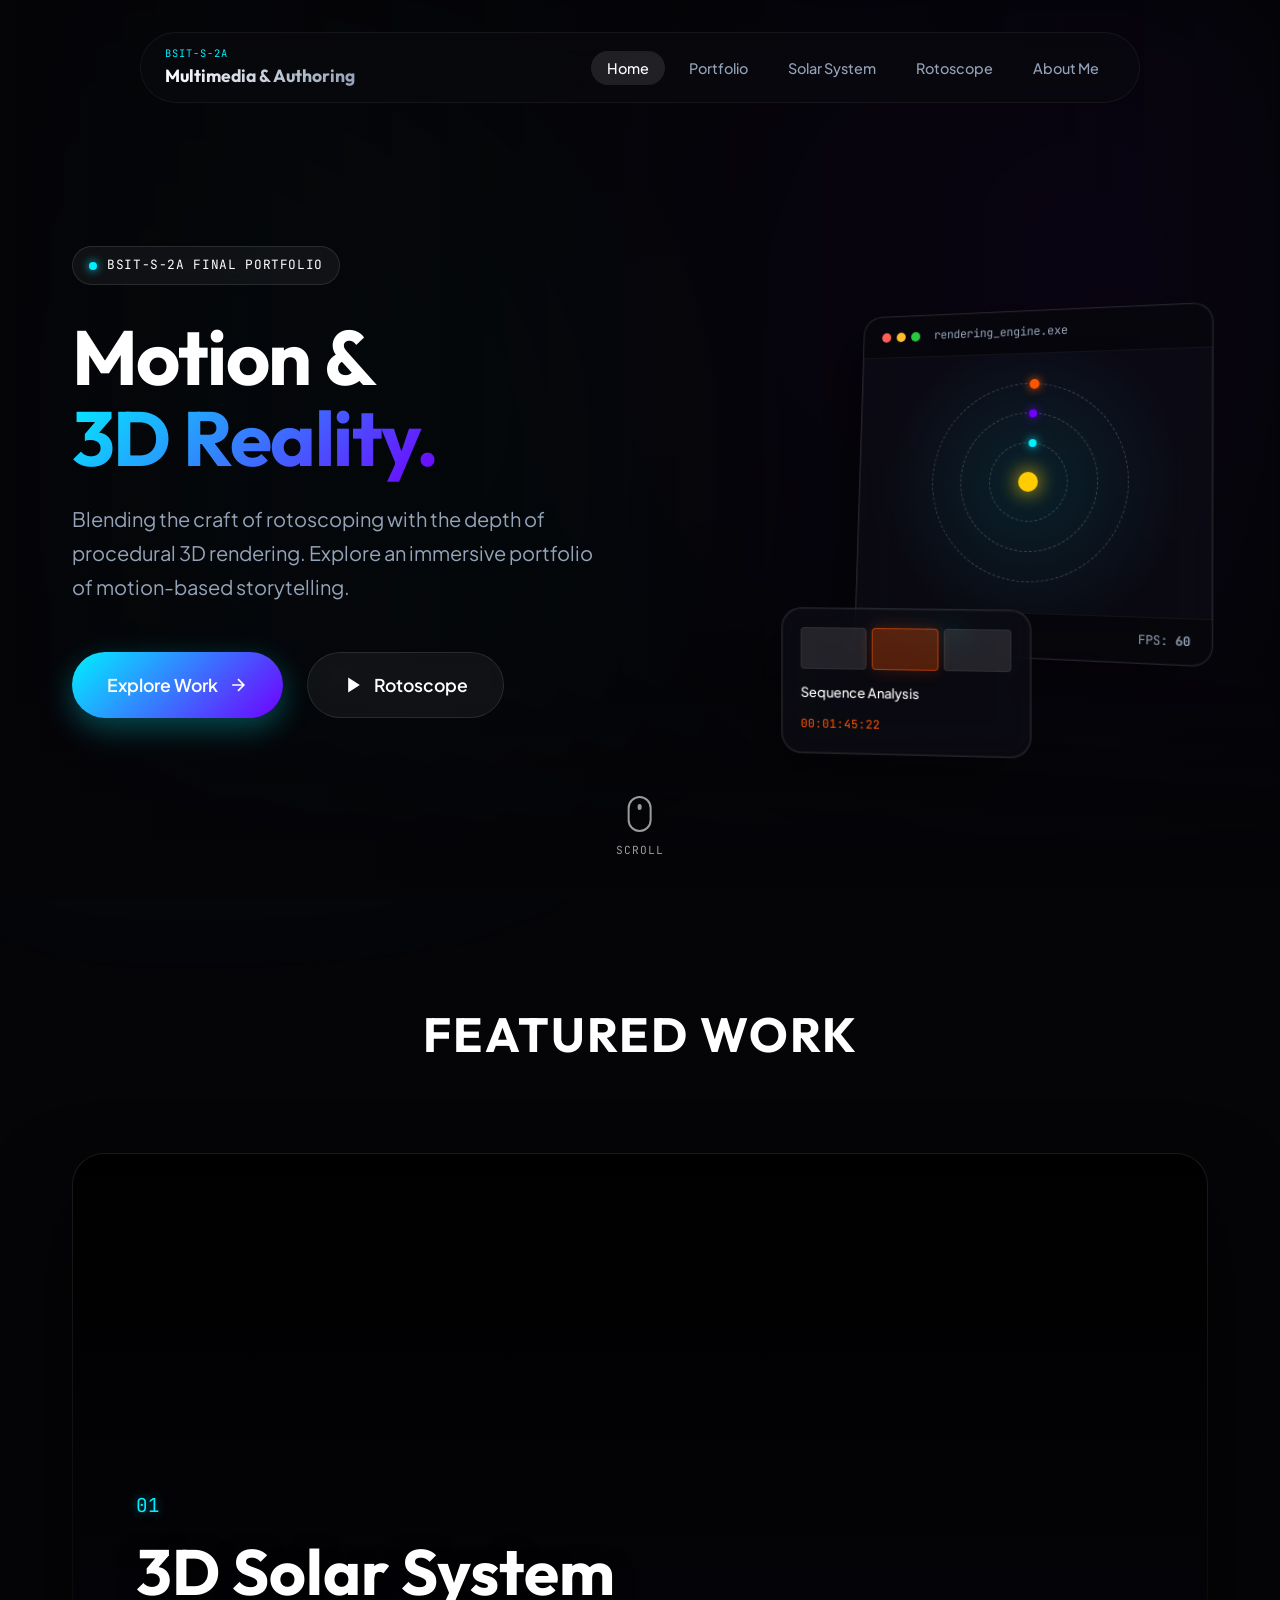
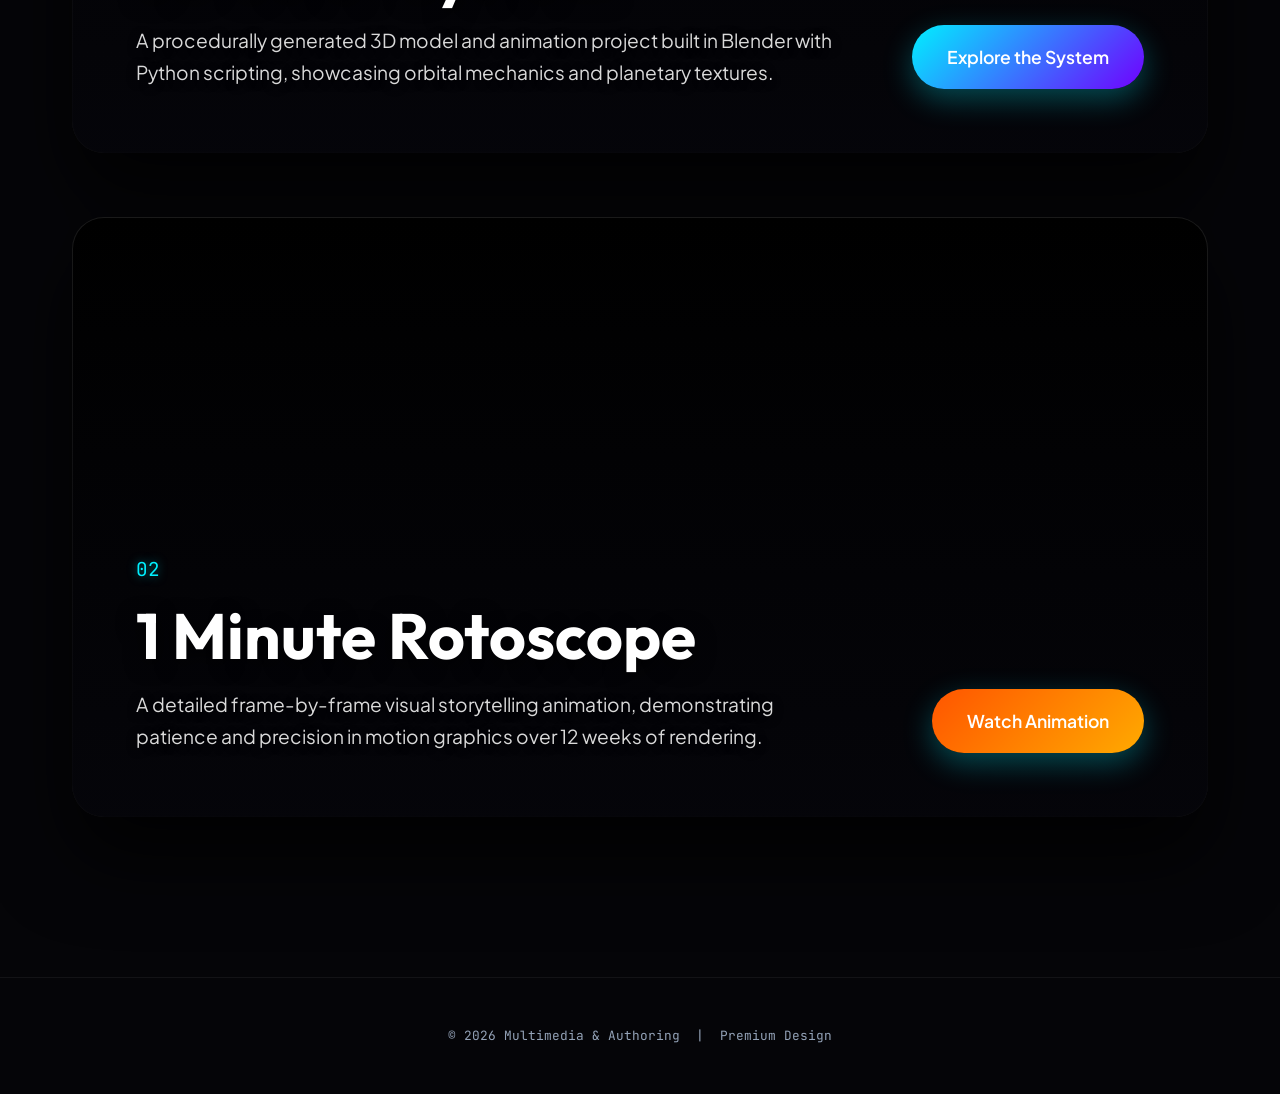
==== commit f2c5034d: "Design Overhaul" ====
--- a/index.html
+++ b/index.html
@@ -4,113 +4,175 @@
     <meta charset="UTF-8">
     <meta name="viewport" content="width=device-width, initial-scale=1.0">
     <title>Multimedia &amp; Authoring</title>
-    <meta name="description" content="Multimedia &amp; Authoring — a portfolio showcasing 3D solar system rendering and rotoscope animation, blending creative technology and motion-based storytelling.">
-    <link rel="stylesheet" href="styles.css?v=20260706">
+    <meta name="description" content="Multimedia &amp; Authoring — a portfolio showcasing 3D solar system rendering and rotoscope animation.">
+    <link rel="stylesheet" href="styles.css?v=20260706f">
 </head>
-<body>
-    <div class="bg-scene" aria-hidden="true">
-        <div class="bg-gradient"></div>
-        <div class="bg-orb orb-a"></div>
-        <div class="bg-orb orb-b"></div>
-        <div class="bg-orb orb-c"></div>
-        <div class="bg-grid"></div>
-    </div>
+<body class="page--home">
+    <div class="bg-mesh" aria-hidden="true"></div>
 
-    <div class="page-shell">
-        <header class="site-header" id="site-header">
-            <div class="brand-block reveal">
-                <div class="brand-top">
-                    <span class="status-dot" aria-hidden="true"></span>
-                    <p class="eyebrow">BSIT-S-2A &nbsp;/&nbsp; STATUS: ONLINE</p>
+    <header class="site-header" id="site-header">
+        <div class="brand-block">
+            <span class="eyebrow">BSIT-S-2A</span>
+            <h1>Multimedia &amp; Authoring</h1>
+        </div>
+        <nav class="main-nav" aria-label="Main navigation">
+            <ul>
+                <li><a href="#home" class="active">Home</a></li>
+                <li><a href="#portfolio">Portfolio</a></li>
+                <li><a href="solar-system.html">Solar System</a></li>
+                <li><a href="rotoscope.html">Rotoscope</a></li>
+                <li><a href="about.html">About Me</a></li>
+            </ul>
+        </nav>
+    </header>
+
+    <main>
+        <!-- IMMERSIVE HERO -->
+        <section id="home" class="hero-section reveal visible">
+            <!-- Background Video -->
+            <div class="hero-bg-video">
+                <video autoplay loop muted playsinline>
+                    <source src="Celestial Bodies/Caisip - Solar System.mp4" type="video/mp4">
+                </video>
+                <div class="hero-bg-overlay"></div>
+            </div>
+
+            <div class="hero-content-wrapper">
+                <div class="container hero-container">
+                    <!-- Left: Text Block -->
+                    <div class="hero-text-block">
+                        <div class="hero-badge-glass">
+                            <span class="pulse-dot"></span> BSIT-S-2A Final Portfolio
+                        </div>
+                        <h2 class="hero-title">
+                            <span class="text-light">Motion &amp;</span><br>
+                            <span class="text-gradient-accent">3D Reality.</span>
+                        </h2>
+                        <p class="hero-description">
+                            Blending the craft of rotoscoping with the depth of procedural 3D rendering. Explore an immersive portfolio of motion-based storytelling.
+                        </p>
+                        <div class="hero-buttons">
+                            <a href="#portfolio" class="btn btn-glow-large">
+                                Explore Work 
+                                <svg width="20" height="20" viewBox="0 0 24 24" fill="none" stroke="currentColor" stroke-width="2"><path d="M5 12h14M12 5l7 7-7 7"/></svg>
+                            </a>
+                            <a href="rotoscope.html" class="btn btn-glass-large">
+                                <svg width="20" height="20" viewBox="0 0 24 24" fill="currentColor"><polygon points="5 3 19 12 5 21 5 3"></polygon></svg>
+                                Rotoscope
+                            </a>
+                        </div>
+                    </div>
+                    
+                    <!-- Right: Floating Glass Cards -->
+                    <div class="hero-visual-block">
+                        <div class="floating-glass-card main-card">
+                            <div class="card-glass-header">
+                                <div class="mac-dots">
+                                    <span class="dot red"></span>
+                                    <span class="dot yellow"></span>
+                                    <span class="dot green"></span>
+                                </div>
+                                <span class="glass-title">rendering_engine.exe</span>
+                            </div>
+                            <div class="card-glass-body">
+                                <div class="mini-solar-system">
+                                    <div class="m-ring m-ring-3"><div class="m-planet p-3"></div></div>
+                                    <div class="m-ring m-ring-2"><div class="m-planet p-2"></div></div>
+                                    <div class="m-ring m-ring-1"><div class="m-planet p-1"></div></div>
+                                    <div class="m-sun"></div>
+                                </div>
+                            </div>
+                            <div class="card-glass-footer">
+                                <span>Status: <strong style="color:var(--accent-cyan)">Online</strong></span>
+                                <span>FPS: <strong>60</strong></span>
+                            </div>
+                        </div>
+
+                        <div class="floating-glass-card secondary-card">
+                            <div class="roto-preview">
+                                <div class="r-frame"></div>
+                                <div class="r-frame r-active"></div>
+                                <div class="r-frame"></div>
+                            </div>
+                            <p>Sequence Analysis</p>
+                            <span class="roto-time">00:01:45:22</span>
+                        </div>
+                    </div>
                 </div>
-                <h1>Multimedia &amp; Authoring</h1>
             </div>
-            <nav class="main-nav" aria-label="Main navigation">
-                <ul>
-                    <li><a href="#home" aria-current="page">Home</a></li>
-                    <li><a href="#portfolio">Portfolio</a></li>
-                    <li><a href="solar-system.html">Solar System</a></li>
-                    <li><a href="rotoscope.html">Rotoscope</a></li>
-                    <li><a href="about.html">About</a></li>
-                </ul>
-            </nav>
-        </header>
+            
+            <div class="scroll-indicator">
+                <div class="mouse"><div class="wheel"></div></div>
+                <span>Scroll</span>
+            </div>
+        </section>
 
-        <main>
-            <section id="home" class="panel hero reveal">
-                <div class="hero--asymmetric">
-                    <div class="hero-text">
-                        <span class="mono-label">// MISSION OVERVIEW</span>
-                        <h2>Welcome to Multimedia &amp; Authoring</h2>
-                        <p>
-                            Blending the craft of rotoscoping with the depth of 3D rendering,
-                            this space highlights how creative ideas and technology come together
-                            to build immersive motion-based stories.
-                        </p>
+        <!-- PORTFOLIO BENTO GRID -->
+        <section id="portfolio" class="section reveal">
+            <div class="container">
+                <div class="section-header">
+                    <h2>Featured Work</h2>
+                </div>
+                
+                <div class="poster-grid">
+                    <!-- Project 1: Solar System (Poster) -->
+                    <div class="poster-card reveal">
+                        <div class="poster-bg">
+                            <video autoplay loop muted playsinline>
+                                <source src="Celestial Bodies/Caisip - Solar System.mp4" type="video/mp4">
+                            </video>
+                        </div>
+                        <div class="poster-overlay"></div>
+                        <div class="poster-content">
+                            <div class="poster-text">
+                                <span class="card-number">01</span>
+                                <h3>3D Solar System</h3>
+                                <p>A procedurally generated 3D model and animation project built in Blender with Python scripting, showcasing orbital mechanics and planetary textures.</p>
+                            </div>
+                            <div class="poster-action">
+                                <a href="solar-system.html" class="btn btn-glow-large">Explore the System</a>
+                            </div>
+                        </div>
                     </div>
 
-                    <div class="hero-orbit" aria-hidden="true">
-                        <div class="orbit-ring orbit-ring--4"><div class="orbit-planet"></div></div>
-                        <div class="orbit-ring orbit-ring--3"><div class="orbit-planet"></div></div>
-                        <div class="orbit-ring orbit-ring--2"><div class="orbit-planet"></div></div>
-                        <div class="orbit-ring orbit-ring--1"><div class="orbit-planet"></div></div>
-                        <div class="orbit-sun"></div>
+                    <!-- Project 2: Rotoscope (Poster) -->
+                    <div class="poster-card reveal">
+                        <div class="poster-bg">
+                            <iframe src="https://www.youtube.com/embed/aim7OZGXRA0?autoplay=1&mute=1&controls=0&loop=1&playlist=aim7OZGXRA0" frameborder="0" allow="autoplay; encrypted-media" allowfullscreen></iframe>
+                        </div>
+                        <div class="poster-overlay"></div>
+                        <div class="poster-content">
+                            <div class="poster-text">
+                                <span class="card-number">02</span>
+                                <h3>1 Minute Rotoscope</h3>
+                                <p>A detailed frame-by-frame visual storytelling animation, demonstrating patience and precision in motion graphics over 12 weeks of rendering.</p>
+                            </div>
+                            <div class="poster-action">
+                                <a href="rotoscope.html" class="btn btn-glow-large" style="background: linear-gradient(135deg, #ff5500, #ffaa00);">Watch Animation</a>
+                            </div>
+                        </div>
                     </div>
                 </div>
-            </section>
+            </div>
+        </section>
+    </main>
 
-            <section id="portfolio" class="panel reveal">
-                <span class="mono-label">// PORTFOLIO INDEX</span>
-                <h2>Portfolio</h2>
-                <div class="topic-grid">
-                    <article class="topic reveal" data-accent="solar">
-                        <span class="mono-label">PROJECT-01</span>
-                        <h3>3D Solar System</h3>
-                        <p>A 3D model and animation project showcasing the planets and their motion.</p>
-                        <button class="topic-button" type="button" data-url="solar-system.html">View Project</button>
-                    </article>
-                    <article class="topic reveal" data-accent="rotoscope">
-                        <span class="mono-label">PROJECT-02</span>
-                        <h3>1 Minute Rotoscope Video</h3>
-                        <p>A one-minute rotoscope animation focused on frame-by-frame visual storytelling.</p>
-                        <button class="topic-button" type="button" data-url="rotoscope.html">Watch Video</button>
-                    </article>
-                </div>
-            </section>
+    <footer>
+        <p>&copy; 2026 Multimedia &amp; Authoring &nbsp;|&nbsp; Premium Design</p>
+    </footer>
 
-            <section id="about" class="panel reveal">
-                <span class="mono-label">// ABOUT</span>
-                <h2>About</h2>
-                <p>
-                    Multimedia &amp; Authoring is focused on creative digital production, interactive storytelling,
-                    and clean web experiences. This page highlights selected work and the design approach behind it.
-                </p>
-            </section>
-        </main>
-
-        <footer>
-            <p>&copy; 2026 Multimedia &amp; Authoring Website</p>
-        </footer>
-    </div>
-
-    <script src="script.js?v=20260706"></script>
+    <script src="script.js?v=20260706e"></script>
     <script>
-        // Sticky header scroll class
         (function () {
             var header = document.getElementById('site-header');
             if (!header) return;
-            var observer = new IntersectionObserver(
-                function (entries) {
-                    entries.forEach(function (entry) {
-                        header.classList.toggle('scrolled', !entry.isIntersecting);
-                    });
-                },
-                { threshold: 0, rootMargin: '-60px 0px 0px 0px' }
-            );
-            var sentinel = document.createElement('div');
-            sentinel.style.cssText = 'position:absolute;top:0;height:1px;width:1px;pointer-events:none;';
-            document.body.prepend(sentinel);
-            observer.observe(sentinel);
+            window.addEventListener('scroll', function() {
+                if (window.scrollY > 50) {
+                    header.classList.add('scrolled');
+                } else {
+                    header.classList.remove('scrolled');
+                }
+            });
         }());
     </script>
 </body>
--- a/styles.css
+++ b/styles.css
@@ -1,1703 +1,766 @@
 /* ============================================================
-   MULTIMEDIA & AUTHORING — SCI-FI / MISSION-CONTROL REDESIGN
+   MULTIMEDIA & AUTHORING — PREMIUM GLASSMORPHISM V5
    ============================================================ */
 
-@import url('https://fonts.googleapis.com/css2?family=Space+Grotesk:wght@500;600;700&family=Inter:wght@400;500;600;700&family=JetBrains+Mono:wght@400;500;600&display=swap');
-
-/* ── TOKENS ────────────────────────────────────────────────── */
+@import url('https://fonts.googleapis.com/css2?family=Outfit:wght@300;400;500;600;700&family=Plus+Jakarta+Sans:wght@400;500;600;700&family=JetBrains+Mono:wght@400;500&display=swap');
+
 :root {
-    /* Palette */
-    --bg-deep:        #0A0D16;
-    --bg-panel:       #12172A;
-    --bg-panel-alt:   #0E1220;
-    --accent-cyan:    #4CD9C0;
-    --accent-cyan-dim: rgba(76, 217, 192, 0.12);
-    --accent-cyan-glow: rgba(76, 217, 192, 0.25);
-    --accent-page:    #4CD9C0; /* overridden per page */
-    --accent-page-dim: rgba(76, 217, 192, 0.12);
-    --accent-page-glow: rgba(76, 217, 192, 0.25);
-    --text-main:      #F3F1EA;
-    --text-soft:      #8B92A8;
-    --panel-border:   rgba(76, 217, 192, 0.14);
-    --panel-border-hover: rgba(76, 217, 192, 0.38);
-
-    /* Type */
-    --font-display: 'Space Grotesk', sans-serif;
-    --font-body:    'Inter', sans-serif;
-    --font-mono:    'JetBrains Mono', monospace;
-
-    /* Geometry */
-    --radius:    16px;
-    --radius-sm: 10px;
-    /* Panel depth shadows — used on every card surface */
-    --shadow:     0 24px 64px rgba(0, 0, 0, 0.72), 0 4px 16px rgba(0, 0, 0, 0.5), 0 0 40px rgba(76, 217, 192, 0.04);
-    --shadow-sm:  0 8px 28px rgba(0, 0, 0, 0.5),  0 2px 8px  rgba(0, 0, 0, 0.4);
-    --shadow-hover: 0 28px 72px rgba(0, 0, 0, 0.8), 0 8px 24px rgba(0, 0, 0, 0.55), 0 0 55px rgba(76, 217, 192, 0.07);
-}
-
-/* ── PER-PAGE ACCENT OVERRIDES ─────────────────────────────── */
+    --bg-dark: #050508;
+    --bg-light: #0a0a10;
+    
+    --card-bg: rgba(255, 255, 255, 0.02);
+    --card-border: rgba(255, 255, 255, 0.06);
+    --card-border-hover: rgba(255, 255, 255, 0.15);
+    
+    --text-main: #ffffff;
+    --text-muted: #94a3b8;
+    
+    --accent-cyan: #00f0ff;
+    --accent-purple: #7000ff;
+    --accent-orange: #ff5500;
+    
+    --font-display: 'Outfit', sans-serif;
+    --font-body: 'Plus Jakarta Sans', sans-serif;
+    --font-mono: 'JetBrains Mono', monospace;
+    
+    --container: 1200px;
+}
+
 .page--solar {
-    --accent-page:    #8B7FF5;
-    --accent-page-dim: rgba(139, 127, 245, 0.12);
-    --accent-page-glow: rgba(139, 127, 245, 0.28);
-    --panel-border:   rgba(139, 127, 245, 0.16);
-    --panel-border-hover: rgba(139, 127, 245, 0.40);
+    --accent-main: #7000ff;
+    --accent-sec: #00f0ff;
 }
 
 .page--rotoscope {
-    --accent-page:    #F5A25D;
-    --accent-page-dim: rgba(245, 162, 93, 0.12);
-    --accent-page-glow: rgba(245, 162, 93, 0.28);
-    --panel-border:   rgba(245, 162, 93, 0.16);
-    --panel-border-hover: rgba(245, 162, 93, 0.40);
-}
-
-/* ── RESET & BASE ───────────────────────────────────────────── */
-*, *::before, *::after { box-sizing: border-box; }
-
+    --accent-main: #ff5500;
+    --accent-sec: #ffaa00;
+}
+
+.page--home {
+    --accent-main: #00f0ff;
+    --accent-sec: #7000ff;
+}
+
+* { box-sizing: border-box; margin: 0; padding: 0; }
 html { scroll-behavior: smooth; }
 
 body {
-    margin: 0;
+    background-color: var(--bg-dark);
     color: var(--text-main);
     font-family: var(--font-body);
-    font-size: 1rem;
-    line-height: 1.65;
-    background-color: var(--bg-deep);
+    line-height: 1.6;
+    overflow-x: hidden;
+}
+
+/* Animated Background Mesh */
+.bg-mesh {
+    position: fixed;
+    top: 0; left: 0; width: 100vw; height: 100vh;
+    z-index: -1;
+    background: 
+        radial-gradient(circle at 15% 50%, rgba(0, 240, 255, 0.06) 0%, transparent 50%),
+        radial-gradient(circle at 85% 30%, rgba(112, 0, 255, 0.06) 0%, transparent 50%);
+    filter: blur(60px);
+    animation: pulse 10s ease-in-out infinite alternate;
+}
+
+@keyframes pulse {
+    0% { transform: scale(1); }
+    100% { transform: scale(1.1); }
+}
+
+/* Container */
+.container {
+    width: 100%;
+    max-width: var(--container);
+    margin: 0 auto;
+    padding: 0 2rem;
+}
+
+/* Floating Glass Header */
+.site-header {
+    position: fixed;
+    top: 2rem;
+    left: 50%;
+    transform: translateX(-50%);
+    width: calc(100% - 4rem);
+    max-width: 1000px;
+    z-index: 2000;
+    background: rgba(10, 10, 16, 0.6);
+    backdrop-filter: blur(16px);
+    -webkit-backdrop-filter: blur(16px);
+    border: 1px solid var(--card-border);
+    border-radius: 100px;
+    padding: 0.75rem 1.5rem;
+    display: flex;
+    justify-content: space-between;
+    align-items: center;
+    transition: all 0.3s ease;
+}
+
+.site-header.scrolled {
+    background: rgba(10, 10, 16, 0.85);
+    border-color: var(--card-border-hover);
+    box-shadow: 0 10px 30px rgba(0,0,0,0.5);
+    top: 1rem;
+}
+
+.brand-block {
+    display: flex;
+    flex-direction: column;
+    justify-content: center;
+}
+
+.eyebrow {
+    font-family: var(--font-mono);
+    font-size: 0.65rem;
+    color: var(--accent-main);
+    letter-spacing: 0.1em;
+    text-transform: uppercase;
+}
+
+.brand-block h1 {
+    font-family: var(--font-display);
+    font-size: 1.1rem;
+    font-weight: 700;
+    margin: 0;
+    background: linear-gradient(90deg, #fff, var(--text-muted));
+    -webkit-background-clip: text;
+    -webkit-text-fill-color: transparent;
+}
+
+.main-nav ul {
+    display: flex;
+    gap: 0.5rem;
+    list-style: none;
+}
+
+.main-nav a {
+    color: var(--text-muted);
+    text-decoration: none;
+    font-size: 0.9rem;
+    font-weight: 500;
+    padding: 0.5rem 1rem;
+    border-radius: 50px;
+    transition: all 0.3s ease;
+}
+
+.main-nav a:hover, .main-nav a.active {
+    color: #fff;
+    background: rgba(255, 255, 255, 0.1);
+}
+
+/* =========================================================================
+   IMMERSIVE HERO SECTION
+   ========================================================================= */
+.hero-section {
+    position: relative;
+    width: 100%;
     min-height: 100vh;
-    overflow-x: hidden;
-}
-
-h1, h2, h3 {
+    display: flex;
+    align-items: center;
+    overflow: hidden;
+}
+
+.hero-bg-video {
+    position: absolute;
+    top: 0; left: 0; width: 100%; height: 100%;
+    z-index: 1;
+}
+
+.hero-bg-video video {
+    width: 100%; height: 100%;
+    object-fit: cover;
+    opacity: 0.8; /* Slightly dim the video so text pops */
+}
+
+.hero-bg-overlay {
+    position: absolute;
+    top: 0; left: 0; width: 100%; height: 100%;
+    /* Gradient overlay: dark on left where text is, transparent on right, fading to dark at bottom */
+    background: linear-gradient(90deg, rgba(5,5,8,0.95) 0%, rgba(5,5,8,0.4) 60%, rgba(5,5,8,0.2) 100%),
+                linear-gradient(0deg, rgba(5,5,8,1) 0%, rgba(5,5,8,0) 25%);
+    backdrop-filter: blur(2px);
+    z-index: 2;
+}
+
+.hero-content-wrapper {
+    position: relative;
+    z-index: 10;
+    width: 100%;
+    margin-top: 4rem; /* Offset for header */
+}
+
+.hero-container {
+    display: flex;
+    align-items: center;
+    justify-content: space-between;
+    gap: 4rem;
+}
+
+.hero-text-block {
+    flex: 1.2;
+    text-align: left;
+}
+
+.hero-badge-glass {
+    display: inline-flex;
+    align-items: center;
+    gap: 10px;
+    padding: 8px 16px;
+    background: rgba(255, 255, 255, 0.05);
+    border: 1px solid rgba(255, 255, 255, 0.1);
+    border-radius: 50px;
+    backdrop-filter: blur(10px);
+    font-family: var(--font-mono);
+    font-size: 0.8rem;
+    color: #fff;
+    margin-bottom: 2rem;
+    text-transform: uppercase;
+    letter-spacing: 0.05em;
+}
+
+.pulse-dot {
+    width: 8px; height: 8px;
+    background: var(--accent-cyan);
+    border-radius: 50%;
+    box-shadow: 0 0 10px var(--accent-cyan);
+    animation: pulse-dot 2s infinite;
+}
+
+@keyframes pulse-dot {
+    0% { box-shadow: 0 0 0 0 rgba(0, 240, 255, 0.7); }
+    70% { box-shadow: 0 0 0 10px rgba(0, 240, 255, 0); }
+    100% { box-shadow: 0 0 0 0 rgba(0, 240, 255, 0); }
+}
+
+.hero-title {
     font-family: var(--font-display);
-    margin-top: 0;
-    line-height: 1.15;
-}
-
-h1 { font-size: clamp(1.7rem, 2.4vw, 2.6rem); }
-h2 { font-size: clamp(1.4rem, 2vw, 2rem); }
-h3 { font-size: clamp(1rem, 1.4vw, 1.25rem); }
-
-p, li, a { line-height: 1.65; }
-
-/* ── BACKGROUND SCENE ───────────────────────────────────────── */
-.bg-scene {
-    position: fixed;
-    inset: 0;
-    z-index: -1;
+    font-size: clamp(3.5rem, 6vw, 6rem);
+    font-weight: 700;
+    line-height: 1.05;
+    margin-bottom: 1.5rem;
+    letter-spacing: -0.02em;
+}
+
+.text-light { color: #fff; }
+
+.text-gradient-accent {
+    background: linear-gradient(135deg, var(--accent-main) 0%, var(--accent-sec) 100%);
+    -webkit-background-clip: text;
+    -webkit-text-fill-color: transparent;
+}
+
+.hero-description {
+    font-size: 1.25rem;
+    color: var(--text-muted);
+    max-width: 540px;
+    margin-bottom: 3rem;
+    line-height: 1.7;
+}
+
+.hero-buttons {
+    display: flex;
+    gap: 1.5rem;
+}
+
+.btn-glow-large {
+    background: linear-gradient(135deg, var(--accent-cyan), var(--accent-purple));
+    color: #fff;
+    padding: 1.1rem 2.2rem;
+    border-radius: 50px;
+    font-family: var(--font-body);
+    font-weight: 600;
+    font-size: 1.1rem;
+    display: inline-flex;
+    align-items: center;
+    gap: 10px;
+    box-shadow: 0 10px 30px rgba(0, 240, 255, 0.3);
+    border: none;
+    cursor: pointer;
+    text-decoration: none;
+    transition: all 0.3s ease;
+}
+
+.btn-glow-large:hover {
+    transform: translateY(-3px);
+    box-shadow: 0 15px 40px rgba(0, 240, 255, 0.5);
+}
+
+.btn-glass-large {
+    background: rgba(255, 255, 255, 0.05);
+    color: #fff;
+    border: 1px solid rgba(255, 255, 255, 0.1);
+    padding: 1.1rem 2.2rem;
+    border-radius: 50px;
+    font-family: var(--font-body);
+    font-weight: 600;
+    font-size: 1.1rem;
+    display: inline-flex;
+    align-items: center;
+    gap: 10px;
+    backdrop-filter: blur(10px);
+    cursor: pointer;
+    text-decoration: none;
+    transition: all 0.3s ease;
+}
+
+.btn-glass-large:hover {
+    background: rgba(255, 255, 255, 0.15);
+    border-color: rgba(255, 255, 255, 0.3);
+    transform: translateY(-3px);
+}
+
+/* Hero Right Side: Floating Cards */
+.hero-visual-block {
+    flex: 1;
+    position: relative;
+    height: 500px;
+    perspective: 1000px;
+}
+
+.floating-glass-card {
+    position: absolute;
+    background: rgba(15, 15, 25, 0.5);
+    border: 1px solid rgba(255, 255, 255, 0.1);
+    border-radius: 20px;
+    backdrop-filter: blur(15px);
+    -webkit-backdrop-filter: blur(15px);
+    box-shadow: -20px 20px 50px rgba(0,0,0,0.5), inset 0 0 0 1px rgba(255,255,255,0.05);
     overflow: hidden;
+    transform-style: preserve-3d;
+}
+
+.main-card {
+    top: 50%; right: 0;
+    transform: translateY(-50%) rotateY(-15deg) rotateX(5deg);
+    width: 360px;
+    animation: float-slow 6s ease-in-out infinite;
+}
+
+.card-glass-header {
+    background: rgba(0,0,0,0.4);
+    padding: 12px 20px;
+    display: flex;
+    align-items: center;
+    border-bottom: 1px solid rgba(255,255,255,0.05);
+}
+
+.mac-dots { display: flex; gap: 6px; margin-right: 15px; }
+.mac-dots .dot { width: 10px; height: 10px; border-radius: 50%; }
+.mac-dots .red { background: #ff5f56; }
+.mac-dots .yellow { background: #ffbd2e; }
+.mac-dots .green { background: #27c93f; }
+
+.glass-title {
+    font-family: var(--font-mono);
+    font-size: 0.75rem;
+    color: var(--text-muted);
+}
+
+.card-glass-body {
+    height: 260px;
+    display: flex;
+    align-items: center;
+    justify-content: center;
+    position: relative;
+    background: radial-gradient(circle at center, rgba(0,240,255,0.1) 0%, transparent 70%);
+}
+
+.mini-solar-system {
+    position: relative;
+    width: 200px; height: 200px;
+}
+
+.m-ring {
+    position: absolute;
+    top: 50%; left: 50%;
+    transform: translate(-50%, -50%);
+    border-radius: 50%;
+    border: 1px dashed rgba(255,255,255,0.2);
+}
+
+.m-ring-1 { width: 80px; height: 80px; animation: spin 8s linear infinite; }
+.m-ring-2 { width: 140px; height: 140px; animation: spin 15s linear infinite; }
+.m-ring-3 { width: 200px; height: 200px; animation: spin 25s linear infinite; }
+
+.m-sun {
+    position: absolute; top: 50%; left: 50%;
+    transform: translate(-50%, -50%);
+    width: 20px; height: 20px;
+    background: #ffcc00;
+    border-radius: 50%;
+    box-shadow: 0 0 20px #ffcc00;
+}
+
+.m-planet {
+    position: absolute; top: -4px; left: 50%;
+    width: 8px; height: 8px;
+    border-radius: 50%;
+    background: var(--accent-cyan);
+    box-shadow: 0 0 10px var(--accent-cyan);
+}
+.p-2 { background: var(--accent-purple); box-shadow: 0 0 10px var(--accent-purple); }
+.p-3 { background: #ff5500; box-shadow: 0 0 10px #ff5500; top: -5px; width: 10px; height: 10px;}
+
+.card-glass-footer {
+    background: rgba(0,0,0,0.4);
+    padding: 12px 20px;
+    display: flex;
+    justify-content: space-between;
+    border-top: 1px solid rgba(255,255,255,0.05);
+    font-family: var(--font-mono);
+    font-size: 0.75rem;
+    color: var(--text-muted);
+}
+
+.secondary-card {
+    bottom: -10px; right: 180px;
+    width: 240px;
+    padding: 18px;
+    transform: translateZ(50px) rotateY(-5deg);
+    animation: float-delayed 7s ease-in-out infinite;
+    display: flex;
+    flex-direction: column;
+    gap: 12px;
+}
+
+.roto-preview {
+    display: flex; gap: 5px;
+}
+.r-frame {
+    flex: 1; height: 40px;
+    background: rgba(255,255,255,0.1);
+    border-radius: 4px;
+    border: 1px solid rgba(255,255,255,0.05);
+}
+.r-active {
+    background: rgba(255,85,0,0.3);
+    border-color: rgba(255,85,0,0.5);
+    box-shadow: 0 0 15px rgba(255,85,0,0.2);
+}
+
+.secondary-card p {
+    font-size: 0.8rem; margin: 0; font-weight: 500;
+}
+.roto-time {
+    font-family: var(--font-mono); font-size: 0.7rem; color: #ff5500;
+}
+
+.scroll-indicator {
+    position: absolute;
+    bottom: 40px;
+    left: 50%;
+    transform: translateX(-50%);
+    display: flex;
+    flex-direction: column;
+    align-items: center;
+    gap: 10px;
+    z-index: 20;
+    opacity: 0.6;
+    animation: pulse-opacity 2s infinite;
+}
+
+.scroll-indicator span {
+    font-family: var(--font-mono);
+    font-size: 0.7rem;
+    text-transform: uppercase;
+    letter-spacing: 0.1em;
+}
+
+.mouse {
+    width: 24px; height: 36px;
+    border: 2px solid #fff;
+    border-radius: 20px;
+    display: flex;
+    justify-content: center;
+    padding-top: 6px;
+}
+
+.wheel {
+    width: 4px; height: 6px;
+    background: #fff;
+    border-radius: 2px;
+    animation: scroll-wheel 1.5s infinite;
+}
+
+@keyframes float-slow {
+    0%, 100% { transform: translateY(-50%) rotateY(-15deg) rotateX(5deg); }
+    50% { transform: translateY(-55%) rotateY(-12deg) rotateX(8deg); }
+}
+
+@keyframes float-delayed {
+    0%, 100% { transform: translateZ(50px) rotateY(-5deg) translateY(0); }
+    50% { transform: translateZ(50px) rotateY(-5deg) translateY(-15px); }
+}
+
+@keyframes scroll-wheel {
+    0% { transform: translateY(0); opacity: 1; }
+    100% { transform: translateY(10px); opacity: 0; }
+}
+
+@keyframes pulse-opacity {
+    0%, 100% { opacity: 0.4; }
+    50% { opacity: 0.8; }
+}
+
+/* =========================================================================
+   PROJECT POSTER GRID (Replaces Bento for massive visual impact)
+   ========================================================================= */
+.section { padding: 6rem 0; }
+.section-header { text-align: center; margin-bottom: 5rem; }
+.section-header h2 { font-family: var(--font-display); font-size: 3rem; font-weight: 700; text-transform: uppercase; letter-spacing: 2px; }
+
+.poster-grid {
+    display: flex;
+    flex-direction: column;
+    gap: 4rem;
+}
+
+.poster-card {
+    position: relative;
+    width: 100%;
+    min-height: 600px;
+    border-radius: 32px;
+    overflow: hidden;
+    box-shadow: 0 40px 80px rgba(0,0,0,0.8), inset 0 0 0 1px rgba(255,255,255,0.1);
+    transform: translateZ(0); /* Hardware acceleration */
+    background: #000;
+}
+
+.poster-card:hover {
+    box-shadow: 0 40px 100px rgba(0,240,255,0.2), inset 0 0 0 1px rgba(0,240,255,0.4);
+}
+
+.poster-bg {
+    position: absolute;
+    top: 0; left: 0; width: 100%; height: 100%;
+    z-index: 1;
+    overflow: hidden;
+}
+
+.poster-bg video, .poster-bg img {
+    width: 100%; height: 100%; object-fit: cover;
+    transition: transform 1.2s cubic-bezier(0.16, 1, 0.3, 1);
+}
+
+.poster-bg iframe {
+    width: 150vw; height: 150vh; 
+    position: absolute; top: 50%; left: 50%; 
+    transform: translate(-50%, -50%);
     pointer-events: none;
 }
 
-/* Base solid fill */
-.bg-gradient {
+.poster-card:hover .poster-bg video {
+    transform: scale(1.05);
+}
+
+.poster-overlay {
     position: absolute;
     inset: 0;
-    background: var(--bg-deep);
-}
-
-/*
- * Atmospheric nebula blobs — edge-bleeding, very diffuse
- * Opacity intentionally low (6-9%) so they tint without dominating.
- * Three blobs: top-left, right-mid, bottom-left — never centered.
- */
-.bg-orb {
+    /* Deep dark gradient at the bottom so text is perfectly readable, fading to transparent at the top */
+    background: linear-gradient(to top, rgba(5,5,10,0.95) 0%, rgba(5,5,10,0.6) 40%, transparent 100%);
+    z-index: 2;
+}
+
+.poster-content {
     position: absolute;
-    border-radius: 50%;
-    filter: blur(110px);
-    pointer-events: none;
-}
-
-/* Cyan blob — bleeds in from top-left corner */
-.orb-a {
-    width: 820px;
-    height: 820px;
-    left: -260px;
-    top: -180px;
-    background: radial-gradient(circle at 40% 40%,
-        rgba(76, 217, 192, 0.62) 0%,
-        rgba(76, 217, 192, 0.18) 45%,
-        transparent 72%);
-    opacity: 0.09;
-    animation: floatOrbA 22s ease-in-out infinite;
-}
-
-/* Secondary accent blob — right edge, mid-page */
-.orb-b {
-    width: 700px;
-    height: 700px;
-    right: -220px;
-    top: 35%;
-    background: radial-gradient(circle at 60% 50%,
-        rgba(76, 217, 192, 0.55) 0%,
-        rgba(76, 217, 192, 0.15) 48%,
-        transparent 72%);
-    opacity: 0.07;
-    animation: floatOrbB 28s ease-in-out infinite;
-}
-
-/* Warm undertone blob — bottom, slightly off-center */
-.orb-c {
-    width: 680px;
-    height: 680px;
-    left: 20%;
-    bottom: -240px;
-    background: radial-gradient(circle at 50% 40%,
-        rgba(76, 217, 192, 0.5) 0%,
-        rgba(76, 217, 192, 0.12) 48%,
-        transparent 72%);
-    opacity: 0.06;
-    animation: floatOrbC 24s ease-in-out infinite;
-}
-
-/* Per-page blob color swaps */
-.page--solar .orb-a {
-    background: radial-gradient(circle at 40% 40%,
-        rgba(139, 127, 245, 0.65) 0%,
-        rgba(100, 90, 220, 0.2) 45%,
-        transparent 72%);
-    opacity: 0.1;
-}
-.page--solar .orb-b {
-    background: radial-gradient(circle at 60% 50%,
-        rgba(139, 127, 245, 0.55) 0%,
-        rgba(100, 90, 220, 0.15) 48%,
-        transparent 72%);
-    opacity: 0.08;
-}
-.page--solar .orb-c {
-    background: radial-gradient(circle at 50% 40%,
-        rgba(80, 60, 200, 0.5) 0%,
-        rgba(139, 127, 245, 0.12) 48%,
-        transparent 72%);
-    opacity: 0.07;
-}
-
-.page--rotoscope .orb-a {
-    background: radial-gradient(circle at 40% 40%,
-        rgba(245, 162, 93, 0.55) 0%,
-        rgba(220, 120, 40, 0.18) 45%,
-        transparent 72%);
-    opacity: 0.09;
-}
-.page--rotoscope .orb-b {
-    background: radial-gradient(circle at 60% 50%,
-        rgba(245, 162, 93, 0.45) 0%,
-        rgba(220, 120, 40, 0.14) 48%,
-        transparent 72%);
-    opacity: 0.07;
-}
-.page--rotoscope .orb-c {
-    background: radial-gradient(circle at 50% 40%,
-        rgba(200, 100, 30, 0.45) 0%,
-        rgba(245, 162, 93, 0.12) 48%,
-        transparent 72%);
-    opacity: 0.06;
-}
-
-/*
- * HUD grid — full viewport, no masking, 2% opacity
- * Fine 48px crosshatch gives mission-control blueprint feel
- */
-.bg-grid {
-    position: absolute;
-    inset: 0;
-    background-image:
-        linear-gradient(rgba(180, 240, 255, 0.022) 1px, transparent 1px),
-        linear-gradient(90deg, rgba(180, 240, 255, 0.022) 1px, transparent 1px);
-    background-size: 48px 48px;
-    animation: driftGrid 40s linear infinite;
-}
-
-/*
- * Noise/grain layer — SVG feTurbulence tile at ~3.5% opacity
- * This is the critical layer that removes the "flat AI gradient" feel.
- * Positioned above everything else in the bg-scene stack.
- */
-.bg-scene::after {
-    content: '';
-    position: absolute;
-    inset: 0;
-    background-image: url("data:image/svg+xml,%3Csvg xmlns='http://www.w3.org/2000/svg' width='256' height='256'%3E%3Cfilter id='n'%3E%3CfeTurbulence type='fractalNoise' baseFrequency='0.72' numOctaves='4' stitchTiles='stitch'/%3E%3CfeColorMatrix type='saturate' values='0'/%3E%3C/filter%3E%3Crect width='100%25' height='100%25' filter='url(%23n)' opacity='0.055'/%3E%3C/svg%3E");
-    background-size: 256px 256px;
-    background-repeat: repeat;
-    opacity: 0.55;
-    mix-blend-mode: overlay;
-    pointer-events: none;
-}
-
-/* ── PAGE SHELL ─────────────────────────────────────────────── */
-.page-shell {
-    width: min(1160px, 92vw);
-    margin: 24px auto 40px;
-}
-
-/* ── HEADER / NAV ───────────────────────────────────────────── */
-.site-header {
-    position: sticky;
-    top: 16px;
-    z-index: 20;
-    backdrop-filter: blur(20px) saturate(1.5);
-    -webkit-backdrop-filter: blur(20px) saturate(1.5);
-    background: rgba(12, 17, 34, 0.85);
-    border: 1px solid var(--panel-border);
-    border-radius: var(--radius);
-    box-shadow: var(--shadow-sm), 0 0 0 1px rgba(76, 217, 192, 0.05) inset;
-    padding: 16px clamp(16px, 3vw, 28px);
-    transition: border-color 0.3s ease;
-}
-
-.site-header.scrolled {
-    border-color: rgba(76, 217, 192, 0.24);
-}
-
-.brand-block {
-    text-align: center;
-    display: flex;
-    flex-direction: column;
-    align-items: center;
-    gap: 4px;
-}
-
-.brand-top {
-    display: flex;
-    align-items: center;
-    gap: 10px;
-}
-
-.status-dot {
+    bottom: 0; left: 0; width: 100%;
+    padding: 4rem;
+    z-index: 3;
+    display: flex;
+    justify-content: space-between;
+    align-items: flex-end;
+    gap: 3rem;
+}
+
+.poster-text {
+    flex: 1;
+    max-width: 700px;
+}
+
+.poster-text .card-number {
+    position: static;
     display: inline-block;
-    width: 8px;
-    height: 8px;
-    border-radius: 50%;
-    background: var(--accent-cyan);
-    box-shadow: 0 0 6px var(--accent-cyan);
-    animation: pulseDot 2.4s ease-in-out infinite;
+    font-family: var(--font-mono);
+    font-size: 1.2rem;
+    color: var(--accent-cyan);
+    margin-bottom: 1rem;
+    text-shadow: 0 0 10px rgba(0, 240, 255, 0.5);
+}
+
+.poster-text h3 {
+    font-family: var(--font-display);
+    font-size: clamp(2.5rem, 5vw, 4rem);
+    font-weight: 700;
+    line-height: 1.1;
+    margin-bottom: 1rem;
+    color: #fff;
+    text-shadow: 0 5px 20px rgba(0,0,0,0.8);
+}
+
+.poster-text p {
+    font-size: 1.2rem;
+    color: rgba(255,255,255,0.85);
+    line-height: 1.7;
+    margin-bottom: 0;
+    text-shadow: 0 2px 10px rgba(0,0,0,0.8);
+}
+
+.poster-action {
     flex-shrink: 0;
 }
 
-.eyebrow {
-    margin: 0;
-    color: var(--accent-cyan);
-    letter-spacing: 0.14em;
-    font-size: 0.72rem;
-    text-transform: uppercase;
-    font-family: var(--font-mono);
-    font-weight: 500;
-}
-
-.site-header h1 {
-    margin: 0;
-    font-size: clamp(1.45rem, 2.2vw, 2.2rem);
-    font-family: var(--font-display);
-    background: linear-gradient(135deg, var(--text-main) 40%, var(--accent-cyan) 140%);
-    -webkit-background-clip: text;
-    -webkit-text-fill-color: transparent;
-    background-clip: text;
-}
-
-.main-nav ul {
-    list-style: none;
-    display: flex;
-    justify-content: center;
-    flex-wrap: wrap;
-    gap: 6px;
-    padding: 0;
-    margin: 12px 0 0;
-}
-
-.main-nav a {
-    display: inline-block;
-    color: var(--text-soft);
-    text-decoration: none;
-    padding: 7px 16px;
-    border: 1px solid transparent;
-    border-radius: 999px;
-    font-size: 0.9rem;
-    font-weight: 600;
-    letter-spacing: 0.02em;
-    transition: border-color 0.22s ease, color 0.22s ease, background 0.22s ease;
-}
-
-.main-nav a:hover {
-    border-color: var(--panel-border-hover);
-    color: var(--accent-cyan);
-    background: var(--accent-cyan-dim);
-}
-
-.main-nav a:focus-visible {
-    outline: 2px solid var(--accent-cyan);
-    outline-offset: 3px;
-    border-radius: 999px;
-}
-
-.main-nav a[aria-current="page"] {
-    border-color: rgba(76, 217, 192, 0.45);
-    color: var(--accent-cyan);
-    background: rgba(76, 217, 192, 0.1);
-    font-weight: 700;
-}
-
-/* Solar System page — nav active uses violet */
-.page--solar .main-nav a[aria-current="page"] {
-    border-color: rgba(139, 127, 245, 0.45);
-    color: #8B7FF5;
-    background: rgba(139, 127, 245, 0.1);
-}
-
-/* Rotoscope page — nav active uses amber */
-.page--rotoscope .main-nav a[aria-current="page"] {
-    border-color: rgba(245, 162, 93, 0.45);
-    color: #F5A25D;
-    background: rgba(245, 162, 93, 0.1);
-}
-
-/* ── MAIN ───────────────────────────────────────────────────── */
-main { margin-top: 24px; }
-
-/* ── PANELS ─────────────────────────────────────────────────── */
-/*
- * Panel depth system:
- * - Inner gradient: top-left is fractionally lighter (adds dimensionality)
- * - Multi-layer box-shadow: deep drop shadow + mid shadow + outer accent glow
- * - Hairline border at very low opacity (structure, not decoration)
- * - Hover: lifts + border brightens + glow intensifies
- */
-.panel {
-    background: linear-gradient(
-        138deg,
-        rgba(22, 28, 50, 0.97) 0%,
-        rgba(16, 21, 38, 0.96) 40%,
-        rgba(10, 13, 22, 0.97) 100%
-    );
-    border: 1px solid rgba(76, 217, 192, 0.09);
-    border-radius: var(--radius);
-    box-shadow:
-        0 1px 0 0 rgba(255, 255, 255, 0.04) inset,   /* top inner highlight */
-        0 28px 70px rgba(0, 0, 0, 0.75),
-        0 6px 20px  rgba(0, 0, 0, 0.55),
-        0 0  50px   rgba(76, 217, 192, 0.04);
-    padding: clamp(24px, 3.8vw, 48px);
-    margin-bottom: 28px;
-    backdrop-filter: blur(16px) saturate(1.2);
-    position: relative;
-    transition: border-color 0.3s ease, box-shadow 0.3s ease;
-}
-
-/* Per-page panel glow colour */
-.page--solar .panel {
-    border-color: rgba(139, 127, 245, 0.09);
-    box-shadow:
-        0 1px 0 0 rgba(255, 255, 255, 0.04) inset,
-        0 28px 70px rgba(0, 0, 0, 0.75),
-        0 6px 20px  rgba(0, 0, 0, 0.55),
-        0 0  50px   rgba(139, 127, 245, 0.05);
-}
-
-.page--rotoscope .panel {
-    border-color: rgba(245, 162, 93, 0.09);
-    box-shadow:
-        0 1px 0 0 rgba(255, 255, 255, 0.04) inset,
-        0 28px 70px rgba(0, 0, 0, 0.75),
-        0 6px 20px  rgba(0, 0, 0, 0.55),
-        0 0  50px   rgba(245, 162, 93, 0.04);
-}
-
-/* Subtle gradient fade between consecutive panels (section separator) */
-.panel + .panel {
-    margin-top: -6px; /* panels touch with a micro-gap resolved by the separator */
-}
-
-.panel + .panel::before {
-    content: '';
-    position: absolute;
-    top: -20px;
-    left: 10%;
-    right: 10%;
-    height: 1px;
-    background: linear-gradient(
-        to right,
-        transparent,
-        rgba(76, 217, 192, 0.10) 30%,
-        rgba(76, 217, 192, 0.10) 70%,
-        transparent
-    );
-    pointer-events: none;
-}
-
-.page--solar .panel + .panel::before {
-    background: linear-gradient(
-        to right,
-        transparent,
-        rgba(139, 127, 245, 0.12) 30%,
-        rgba(139, 127, 245, 0.12) 70%,
-        transparent
-    );
-}
-
-.page--rotoscope .panel + .panel::before {
-    background: linear-gradient(
-        to right,
-        transparent,
-        rgba(245, 162, 93, 0.10) 30%,
-        rgba(245, 162, 93, 0.10) 70%,
-        transparent
-    );
-}
-
-/* ── HERO BADGE ─────────────────────────────────────────────── */
-.hero-badge {
-    display: inline-block;
-    margin: 0 0 12px;
-    padding: 4px 12px;
-    border-radius: 999px;
-    font-size: 0.7rem;
-    font-weight: 600;
-    letter-spacing: 0.12em;
-    text-transform: uppercase;
-    font-family: var(--font-mono);
-    color: var(--accent-page);
-    border: 1px solid var(--panel-border-hover);
-    background: var(--accent-page-dim);
-}
-
-/* ── HERO LAYOUT (index.html) ───────────────────────────────── */
-.hero--asymmetric {
-    display: grid;
-    grid-template-columns: 1fr 380px;
-    gap: 24px;
-    align-items: center;
-    min-height: 320px;
-}
-
-.hero-text {
-    display: flex;
-    flex-direction: column;
-    gap: 0;
-}
-
-.hero-text .mono-label {
-    font-family: var(--font-mono);
-    font-size: 0.7rem;
-    letter-spacing: 0.18em;
-    text-transform: uppercase;
-    color: var(--accent-cyan);
-    margin: 0 0 10px;
-}
-
-.hero-text h2 {
-    font-family: var(--font-display);
-    font-size: clamp(1.7rem, 2.8vw, 2.6rem);
-    margin-bottom: 14px;
-    background: linear-gradient(135deg, var(--text-main) 50%, rgba(76, 217, 192, 0.7) 160%);
-    -webkit-background-clip: text;
-    -webkit-text-fill-color: transparent;
-    background-clip: text;
-}
-
-.hero-text p {
-    color: var(--text-soft);
-    max-width: 52ch;
-    margin: 0;
-    font-size: 0.98rem;
-}
-
-/* ── CSS ORBIT GRAPHIC (hero right) ─────────────────────────── */
-/*
- * Enlarged to 380px — a proper visual anchor, not a corner decoration.
- * Carries a radial glow halo behind the rings so it reads as a self-contained
- * visual even against the dark panel background.
- */
-.hero-orbit {
-    position: relative;
-    width: 380px;
-    height: 380px;
-    flex-shrink: 0;
-    display: flex;
-    align-items: center;
-    justify-content: center;
-    /* Soft nebula halo behind the rings */
-    background: radial-gradient(
-        circle at 50% 50%,
-        rgba(76, 217, 192, 0.06) 0%,
-        rgba(76, 217, 192, 0.02) 45%,
-        transparent 72%
-    );
-    border-radius: 50%;
-    /* Allow the outermost ring to bleed slightly beyond panel padding */
-    margin: -16px -24px -16px 0;
-}
-
-.orbit-ring {
-    position: absolute;
-    border-radius: 50%;
-    top: 50%;
-    left: 50%;
-    transform: translate(-50%, -50%);
-}
-
-.orbit-ring--1 { width:  80px; height:  80px; border: 1px solid rgba(76, 217, 192, 0.28); }
-.orbit-ring--2 { width: 148px; height: 148px; border: 1px solid rgba(76, 217, 192, 0.20); }
-.orbit-ring--3 { width: 228px; height: 228px; border: 1px solid rgba(76, 217, 192, 0.13); }
-.orbit-ring--4 { width: 320px; height: 320px; border: 1px solid rgba(76, 217, 192, 0.08); }
-
-/* Sun dot */
-.orbit-sun {
-    position: absolute;
-    width: 18px;
-    height: 18px;
-    border-radius: 50%;
-    background: radial-gradient(circle, #fff5cc 0%, #ffe480 35%, #f5a25d 70%, transparent 100%);
-    box-shadow:
-        0 0  8px rgba(255, 230, 100, 0.9),
-        0 0 22px rgba(255, 200, 80,  0.6),
-        0 0 44px rgba(255, 180, 40,  0.25);
-    top: 50%;
-    left: 50%;
-    transform: translate(-50%, -50%);
-}
-
-/* Orbiting planet dots */
-.orbit-planet {
-    position: absolute;
-    top: 50%;
-    left: 100%;
-    border-radius: 50%;
-}
-
-/* Mercury */
-.orbit-ring--1 .orbit-planet {
-    width: 8px; height: 8px;
-    background: #9aa0b4;
-    box-shadow: 0 0 6px rgba(154, 160, 180, 0.6), 0 0 12px rgba(154, 160, 180, 0.2);
-    margin-left: -4px;
-    margin-top: -4px;
-    transform-origin: -40px 0;
-    animation: orbitPlanet 4s linear infinite;
-}
-
-/* Earth */
-.orbit-ring--2 .orbit-planet {
-    width: 10px; height: 10px;
-    background: radial-gradient(circle, #7dd4f0 0%, #4CD9C0 60%);
-    box-shadow: 0 0 8px rgba(76, 217, 192, 0.8), 0 0 18px rgba(76, 217, 192, 0.3);
-    margin-left: -5px;
-    margin-top: -5px;
-    transform-origin: -74px 0;
-    animation: orbitPlanet 8s linear infinite;
-}
-
-/* Mars */
-.orbit-ring--3 .orbit-planet {
-    width: 9px; height: 9px;
-    background: radial-gradient(circle, #e07a54 0%, #c8593a 60%);
-    box-shadow: 0 0 7px rgba(200, 89, 58, 0.7), 0 0 14px rgba(200, 89, 58, 0.25);
-    margin-left: -4.5px;
-    margin-top: -4.5px;
-    transform-origin: -114px 0;
-    animation: orbitPlanet 14s linear infinite;
-}
-
-/* Jupiter */
-.orbit-ring--4 .orbit-planet {
-    width: 14px; height: 14px;
-    background: radial-gradient(circle, #e8c870 0%, #c49a38 60%);
-    box-shadow: 0 0 10px rgba(228, 178, 80, 0.6), 0 0 22px rgba(228, 178, 80, 0.2);
-    margin-left: -7px;
-    margin-top: -7px;
-    transform-origin: -160px 0;
-    animation: orbitPlanet 28s linear infinite;
-}
-
-/* ── PORTFOLIO CARDS ────────────────────────────────────────── */
-.topic-grid {
-    display: grid;
-    grid-template-columns: repeat(3, minmax(0, 1fr));
-    gap: 20px;
-}
-
-.topic {
-    background: linear-gradient(
-        138deg,
-        rgba(22, 28, 50, 0.96) 0%,
-        rgba(14, 18, 34, 0.97) 100%
-    );
-    border: 1px solid rgba(76, 217, 192, 0.08);
-    border-radius: var(--radius-sm);
-    padding: 22px;
-    position: relative;
-    overflow: hidden;
-    box-shadow:
-        0 1px 0 rgba(255,255,255,0.04) inset,
-        0 12px 36px rgba(0,0,0,0.55),
-        0 3px 10px  rgba(0,0,0,0.4),
-        0 0  24px   rgba(76, 217, 192, 0.03);
-    transition: transform 0.28s ease, border-color 0.28s ease, box-shadow 0.3s ease;
-}
-
-/* Hover glow overlay — top-edge radial */
-.topic::before {
-    content: '';
-    position: absolute;
-    inset: 0;
-    border-radius: inherit;
-    opacity: 0;
-    transition: opacity 0.3s ease;
-    background: radial-gradient(ellipse 80% 60% at 50% -10%, var(--accent-page-glow), transparent 75%);
-    pointer-events: none;
-}
-
-.topic:hover {
-    transform: translateY(-6px);
-    border-color: var(--panel-border-hover);
-    box-shadow:
-        0 1px 0 rgba(255,255,255,0.06) inset,
-        0 18px 50px rgba(0,0,0,0.65),
-        0 6px 18px  rgba(0,0,0,0.5),
-        0 0  38px   var(--accent-page-glow);
-}
-
-.topic:hover::before { opacity: 1; }
-
-/* Card accent overrides for home page portfolio */
-.topic[data-accent="solar"] {
-    --accent-page-glow: rgba(139, 127, 245, 0.22);
-    --panel-border-hover: rgba(139, 127, 245, 0.4);
-}
-
-.topic[data-accent="rotoscope"] {
-    --accent-page-glow: rgba(245, 162, 93, 0.22);
-    --panel-border-hover: rgba(245, 162, 93, 0.4);
-}
-
-.topic--wide {
-    max-width: 940px;
-    margin: 0 auto;
-}
-
-.topic h3 {
-    margin-bottom: 10px;
-    font-size: 1.1rem;
-    color: var(--text-main);
-}
-
-.topic p {
-    margin: 0;
-    color: var(--text-soft);
-    font-size: 0.93rem;
-}
-
-/* ── TOPIC BUTTON ───────────────────────────────────────────── */
-.topic-button {
-    display: inline-block;
-    margin-top: 16px;
-    color: var(--text-main);
-    font-family: var(--font-body);
-    font-size: 0.88rem;
-    font-weight: 700;
-    padding: 9px 20px;
-    border-radius: 999px;
-    border: 1px solid var(--panel-border-hover);
-    background: var(--accent-page-dim);
-    cursor: pointer;
-    letter-spacing: 0.03em;
-    transition: background 0.22s ease, border-color 0.22s ease, color 0.22s ease,
-                transform 0.18s ease, box-shadow 0.22s ease;
-}
-
-.topic-button:hover,
-.topic-button:focus-visible {
-    background: rgba(76, 217, 192, 0.18);
-    border-color: rgba(76, 217, 192, 0.6);
-    color: var(--accent-cyan);
-    box-shadow: 0 4px 14px rgba(76, 217, 192, 0.2);
-    transform: translateY(-1px);
-}
-
-.topic[data-accent="solar"] .topic-button:hover,
-.topic[data-accent="solar"] .topic-button:focus-visible {
-    background: rgba(139, 127, 245, 0.18);
-    border-color: rgba(139, 127, 245, 0.6);
-    color: #8B7FF5;
-    box-shadow: 0 4px 14px rgba(139, 127, 245, 0.2);
-}
-
-.topic[data-accent="rotoscope"] .topic-button:hover,
-.topic[data-accent="rotoscope"] .topic-button:focus-visible {
-    background: rgba(245, 162, 93, 0.18);
-    border-color: rgba(245, 162, 93, 0.6);
-    color: #F5A25D;
-    box-shadow: 0 4px 14px rgba(245, 162, 93, 0.2);
-}
-
-.topic-button:active { transform: translateY(0); }
-
-.topic-button:focus-visible {
-    outline: 2px solid var(--accent-page);
-    outline-offset: 3px;
-}
-
-/* ── HERO SECTION GENERAL ───────────────────────────────────── */
-.hero h2 {
-    font-size: clamp(1.6rem, 2.4vw, 2.4rem);
-    margin-bottom: 10px;
-}
-
-.hero p {
-    color: var(--text-soft);
-    max-width: 68ch;
-    margin-bottom: 0;
-}
-
-/* ── MONO LABELS / EYEBROWS ─────────────────────────────────── */
-.mono-label {
-    font-family: var(--font-mono);
-    font-size: 0.7rem;
-    letter-spacing: 0.16em;
-    text-transform: uppercase;
-    color: var(--accent-page);
-    margin: 0 0 8px;
-    display: block;
-}
-
-/* ── ORBIT DIAGRAM (Solar System Hero) ─────────────────────── */
-.orbit-diagram-wrap {
-    display: flex;
-    align-items: center;
-    justify-content: center;
-    gap: 40px;
-    margin-bottom: 28px;
-    padding: 20px 0;
-    flex-wrap: wrap;
-}
-
-.orbit-diagram {
-    position: relative;
-    width: 300px;
-    height: 300px;
-    flex-shrink: 0;
-}
-
-.od-ring {
-    position: absolute;
-    border-radius: 50%;
-    border: 1px solid rgba(139, 127, 245, 0.22);
-    top: 50%;
-    left: 50%;
-    transform: translate(-50%, -50%);
-}
-
-.od-ring--1 { width:  54px; height:  54px; }
-.od-ring--2 { width:  96px; height:  96px; border-color: rgba(139, 127, 245, 0.18); }
-.od-ring--3 { width: 148px; height: 148px; border-color: rgba(139, 127, 245, 0.14); }
-.od-ring--4 { width: 206px; height: 206px; border-color: rgba(139, 127, 245, 0.10); }
-.od-ring--5 { width: 270px; height: 270px; border-color: rgba(139, 127, 245, 0.07); }
-
-.od-sun {
-    position: absolute;
-    width: 16px;
-    height: 16px;
-    border-radius: 50%;
-    background: radial-gradient(circle, #fff8d0 0%, #f5c842 50%, #f5a25d 100%);
-    box-shadow: 0 0 16px rgba(255, 200, 80, 0.8), 0 0 32px rgba(255, 180, 40, 0.4);
-    top: 50%;
-    left: 50%;
-    transform: translate(-50%, -50%);
-}
-
-.od-planet {
-    position: absolute;
-    border-radius: 50%;
-    top: 50%;
-    left: 100%;
-}
-
-.od-ring--1 .od-planet {
-    width: 7px; height: 7px;
-    background: #a0a4b0;
-    box-shadow: 0 0 5px rgba(160, 164, 176, 0.5);
-    margin-left: -3.5px; margin-top: -3.5px;
-    transform-origin: -27px 0;
-    animation: orbitPlanet 3.5s linear infinite;
-}
-
-.od-ring--2 .od-planet {
-    width: 7px; height: 7px;
-    background: #d4a052;
-    box-shadow: 0 0 6px rgba(212, 160, 82, 0.5);
-    margin-left: -3.5px; margin-top: -3.5px;
-    transform-origin: -48px 0;
-    animation: orbitPlanet 6s linear infinite;
-}
-
-.od-ring--3 .od-planet {
-    width: 8px; height: 8px;
-    background: #4aa8e0;
-    box-shadow: 0 0 8px rgba(74, 168, 224, 0.6);
-    margin-left: -4px; margin-top: -4px;
-    transform-origin: -74px 0;
-    animation: orbitPlanet 10s linear infinite;
-}
-
-.od-ring--4 .od-planet {
-    width: 7px; height: 7px;
-    background: #c8503a;
-    box-shadow: 0 0 6px rgba(200, 80, 58, 0.5);
-    margin-left: -3.5px; margin-top: -3.5px;
-    transform-origin: -103px 0;
-    animation: orbitPlanet 18s linear infinite;
-}
-
-.od-ring--5 .od-planet {
-    width: 13px; height: 13px;
-    background: radial-gradient(circle, #d4a855, #b87e30);
-    box-shadow: 0 0 10px rgba(212, 168, 85, 0.5);
-    margin-left: -6.5px; margin-top: -6.5px;
-    transform-origin: -135px 0;
-    animation: orbitPlanet 40s linear infinite;
-}
-
-/* Telemetry readout panel beside the orbit diagram */
-.orbit-telemetry {
-    display: flex;
-    flex-direction: column;
-    gap: 14px;
-}
-
-.telemetry-row {
-    display: flex;
-    flex-direction: column;
-    gap: 2px;
-}
-
-.telemetry-label {
-    font-family: var(--font-mono);
-    font-size: 0.65rem;
-    letter-spacing: 0.15em;
-    text-transform: uppercase;
-    color: var(--text-soft);
-}
-
-.telemetry-value {
-    font-family: var(--font-mono);
-    font-size: 0.8rem;
-    color: #8B7FF5;
-    letter-spacing: 0.05em;
-}
-
-/* ── FILMSTRIP (Rotoscope Hero) ──────────────────────────────── */
-.filmstrip-wrap {
-    margin-bottom: 28px;
-    overflow: hidden;
-    border-radius: 10px;
-    background: #080808;
-    border: 1px solid rgba(245, 162, 93, 0.2);
-    box-shadow: 0 4px 20px rgba(0, 0, 0, 0.5);
-}
-
-.filmstrip-header {
-    display: flex;
-    align-items: center;
-    justify-content: space-between;
-    padding: 10px 16px;
-    border-bottom: 1px solid rgba(245, 162, 93, 0.15);
-    background: rgba(20, 12, 4, 0.9);
-}
-
-.filmstrip-label {
-    font-family: var(--font-mono);
-    font-size: 0.65rem;
-    letter-spacing: 0.2em;
-    text-transform: uppercase;
-    color: rgba(245, 162, 93, 0.7);
-}
-
-.filmstrip-timecode {
-    font-family: var(--font-mono);
-    font-size: 1rem;
-    font-weight: 600;
-    color: #F5A25D;
-    letter-spacing: 0.12em;
-    text-shadow: 0 0 10px rgba(245, 162, 93, 0.5);
-}
-
-.filmstrip-track {
-    position: relative;
-    height: 100px;
-    display: flex;
-    align-items: center;
-    overflow: hidden;
-}
-
-.filmstrip-holes {
-    display: flex;
-    gap: 0;
-    width: 100%;
-    height: 100%;
-    align-items: center;
-    animation: filmScroll 8s linear infinite;
-    will-change: transform;
-}
-
-.filmstrip-frame-unit {
-    display: flex;
-    flex-direction: column;
-    align-items: center;
-    justify-content: space-between;
-    height: 100%;
-    flex-shrink: 0;
-    width: 56px;
-    padding: 8px 0;
-}
-
-.sprocket {
-    width: 14px;
-    height: 10px;
-    border-radius: 2px;
-    background: #1a1a1a;
-    border: 1px solid #333;
-    flex-shrink: 0;
-}
-
-.frame-number {
-    font-family: var(--font-mono);
-    font-size: 0.5rem;
-    color: rgba(245, 162, 93, 0.35);
-    letter-spacing: 0.05em;
-}
-
-.filmstrip-footer {
-    padding: 8px 16px;
-    border-top: 1px solid rgba(245, 162, 93, 0.12);
-    background: rgba(20, 12, 4, 0.7);
-    display: flex;
-    gap: 20px;
-    align-items: center;
-}
-
-.filmstrip-stat {
-    font-family: var(--font-mono);
-    font-size: 0.6rem;
-    color: rgba(245, 162, 93, 0.5);
-    letter-spacing: 0.12em;
-    text-transform: uppercase;
-}
-
-/* ── VIDEO WRAP ─────────────────────────────────────────────── */
-.video-wrap {
-    position: relative;
-    width: min(100%, 940px);
-    height: 0;
-    padding-top: 56.25%;
-    margin: 18px auto 0;
-    border-radius: var(--radius-sm);
-    overflow: hidden;
-    border: 1px solid var(--panel-border);
-    background: rgba(6, 8, 18, 0.95);
-}
-
-.video-wrap--hero { margin-top: 22px; }
-
-.video-wrap iframe,
-.video-wrap video {
-    position: absolute;
-    inset: 0;
-    display: block;
-    width: 100%;
-    height: 100%;
-    border: 0;
-    object-fit: contain;
-    background: #000;
-}
-
-.project-video { background: #000; }
-
-.video-meta {
-    color: var(--text-soft);
-    margin: 10px 0 0;
-    font-size: 0.9rem;
-}
-
-.video-meta a {
-    color: var(--accent-page);
-    text-underline-offset: 3px;
-    text-decoration: underline;
-    text-decoration-color: transparent;
-    transition: text-decoration-color 0.2s ease, color 0.2s ease;
-}
-
-.video-meta a:hover { text-decoration-color: currentColor; }
-
-.video-meta strong { color: var(--text-main); }
-
-/* ── PROJECT NOTES ──────────────────────────────────────────── */
-.project-notes {
-    display: grid;
-    gap: 12px;
-    margin-top: 20px;
-    grid-template-columns: repeat(2, 1fr);
-}
-
-.project-note {
-    background: rgba(8, 12, 24, 0.85);
-    border: 1px solid var(--panel-border);
-    border-radius: var(--radius-sm);
-    padding: 18px;
-}
-
-.project-note h3 {
-    margin-bottom: 8px;
-    font-size: 0.95rem;
-    letter-spacing: 0.02em;
-    color: var(--accent-page);
-    font-family: var(--font-mono);
-    text-transform: uppercase;
-    font-weight: 600;
-}
-
-.project-note p {
-    margin: 0 0 6px;
-    color: var(--text-soft);
-    font-size: 0.9rem;
-}
-
-.project-note p:last-child { margin-bottom: 0; }
-
-/* ── AGE CALCULATOR ─────────────────────────────────────────── */
-.age-calculator {
-    display: grid;
-    gap: 18px;
-}
-
-.age-calculator > p {
-    margin: 0;
-    color: var(--text-soft);
-}
-
-.age-calculator-form {
-    display: grid;
-    gap: 12px;
-    padding: 20px;
-    border-radius: var(--radius-sm);
-    border: 1px solid var(--panel-border);
-    background: rgba(8, 12, 24, 0.88);
-}
-
-.age-calculator-form label {
-    font-weight: 700;
-    color: var(--text-main);
-    font-family: var(--font-mono);
-    font-size: 0.85rem;
-    letter-spacing: 0.06em;
-    text-transform: uppercase;
-}
-
-.age-calculator-controls {
-    display: grid;
-    grid-template-columns: minmax(0, 1fr) auto;
-    gap: 10px;
-    align-items: center;
-}
-
-.age-calculator-controls input {
-    width: 100%;
-    min-width: 0;
-    padding: 12px 16px;
-    border-radius: var(--radius-sm);
-    border: 1px solid var(--panel-border-hover);
-    background: rgba(4, 6, 16, 0.95);
-    color: var(--text-main);
-    font: inherit;
-    font-family: var(--font-mono);
-    font-size: 1rem;
-    transition: border-color 0.22s ease, box-shadow 0.22s ease;
-}
-
-.age-calculator-controls input:focus-visible {
-    outline: none;
-    border-color: var(--accent-page);
-    box-shadow: 0 0 0 2px var(--accent-page-glow);
-}
-
-.age-calculator-controls button {
-    padding: 12px 20px;
-    border: 1px solid var(--panel-border-hover);
-    border-radius: 999px;
-    background: var(--accent-page-dim);
-    color: var(--text-main);
-    font: inherit;
-    font-weight: 700;
-    font-size: 0.9rem;
-    cursor: pointer;
-    white-space: nowrap;
-    transition: background 0.22s ease, border-color 0.22s ease, color 0.22s ease, transform 0.18s ease;
-}
-
-.age-calculator-controls button:hover,
-.age-calculator-controls button:focus-visible {
-    background: rgba(139, 127, 245, 0.22);
-    border-color: rgba(139, 127, 245, 0.6);
-    color: #8B7FF5;
-    transform: translateY(-1px);
-}
-
-.age-calculator-controls button:active { transform: translateY(0); }
-
-.age-calculator-controls button:focus-visible {
-    outline: 2px solid var(--accent-page);
-    outline-offset: 3px;
-}
-
-.age-calculator-help {
-    margin: 0;
-    color: var(--text-soft);
-    font-size: 0.82rem;
-    font-family: var(--font-mono);
-}
-
-.age-calculator-results {
-    display: grid;
-    grid-template-columns: repeat(3, minmax(0, 1fr));
-    gap: 12px;
-}
-
-.age-result-card {
-    padding: 16px;
-    border-radius: var(--radius-sm);
-    background: linear-gradient(138deg, rgba(20, 26, 46, 0.94) 0%, rgba(10, 13, 22, 0.97) 100%);
-    border: 1px solid var(--panel-border);
-    box-shadow:
-        0 1px 0 rgba(255,255,255,0.03) inset,
-        0 8px 24px rgba(0,0,0,0.5),
-        0 2px 8px  rgba(0,0,0,0.38);
-    transition: border-color 0.22s ease, box-shadow 0.25s ease, transform 0.22s ease;
-}
-
-.age-result-card:hover {
-    border-color: var(--panel-border-hover);
-    box-shadow:
-        0 1px 0 rgba(255,255,255,0.05) inset,
-        0 12px 32px rgba(0,0,0,0.6),
-        0 4px 12px  rgba(0,0,0,0.45),
-        0 0  20px   var(--accent-page-glow);
-    transform: translateY(-2px);
-}
-
-.age-result-card h3 {
-    margin-bottom: 6px;
-    font-size: 0.9rem;
-    text-align: left;
-    color: var(--text-soft);
-    font-family: var(--font-mono);
-    text-transform: uppercase;
-    letter-spacing: 0.08em;
-}
-
-.age-result-card p {
-    margin: 0;
-    color: var(--text-soft);
-    font-size: 0.88rem;
-}
-
-.age-result-card strong {
-    color: var(--accent-page);
-    font-size: 1.3rem;
-    font-family: var(--font-mono);
-    display: block;
-    line-height: 1.2;
-    margin-bottom: 2px;
-}
-
-/* ── CELESTIAL BODY GRID ────────────────────────────────────── */
-.body-grid {
-    display: grid;
-    grid-template-columns: repeat(2, minmax(0, 1fr));
-    gap: 16px;
-}
-
-.body-card {
-    background: linear-gradient(
-        138deg,
-        rgba(20, 26, 46, 0.96) 0%,
-        rgba(10, 13, 22, 0.97) 100%
-    );
-    border: 1px solid var(--panel-border);
-    border-radius: var(--radius-sm);
-    padding: 20px;
-    box-shadow:
-        0 1px 0 rgba(255,255,255,0.03) inset,
-        0 10px 32px rgba(0,0,0,0.55),
-        0 3px 10px  rgba(0,0,0,0.4);
-    transition: border-color 0.25s ease, box-shadow 0.28s ease, transform 0.25s ease;
-}
-
-.body-card:hover {
-    border-color: var(--panel-border-hover);
-    box-shadow:
-        0 1px 0 rgba(255,255,255,0.05) inset,
-        0 16px 44px rgba(0,0,0,0.65),
-        0 6px 18px  rgba(0,0,0,0.5),
-        0 0  28px   var(--accent-page-glow);
-    transform: translateY(-3px);
-}
-
-.body-card h3 {
-    margin-bottom: 10px;
-    text-align: center;
-    font-weight: 700;
-    font-size: 1rem;
-    letter-spacing: 0.06em;
-    color: var(--accent-page);
-    font-family: var(--font-mono);
-    text-transform: uppercase;
-}
-
-.planet-grid .body-card h3 { letter-spacing: 0.08em; }
-
-.body-video {
-    display: block;
-    width: 100%;
-    max-width: 100%;
-    height: auto;
-    aspect-ratio: 16 / 9;
-    margin: 12px 0 0;
-    border-radius: 8px;
-    background: #000;
-    object-fit: cover;
-}
-
-.body-facts {
-    list-style: none;
-    padding: 0;
-    margin: 14px 0 0;
-    display: grid;
-    gap: 6px;
-    text-align: left;
-}
-
-.body-facts li {
-    color: var(--text-soft);
-    font-size: 0.88rem;
-    padding: 6px 0;
-    border-bottom: 1px solid var(--panel-border);
-}
-
-.body-facts li:last-child { border-bottom: none; }
-
-.body-facts strong {
-    color: var(--text-main);
-    font-weight: 600;
-}
-
-/* ── CODE ACTIONS ───────────────────────────────────────────── */
-.code-actions {
-    display: flex;
-    gap: 8px;
-    margin-top: 14px;
-}
-
-.btn-view-code,
-.btn-download-code {
-    flex: 1;
-    text-align: center;
-    padding: 9px 12px;
-    border: 1px solid var(--panel-border);
-    border-radius: var(--radius-sm);
-    background: var(--accent-page-dim);
-    color: var(--text-soft);
-    font: inherit;
-    font-size: 0.82rem;
+@media (max-width: 900px) {
+    .poster-content {
+        flex-direction: column;
+        align-items: flex-start;
+        padding: 2.5rem;
+    }
+    .poster-card { min-height: 500px; }
+}
+
+.btn-glass {
+    background: rgba(255, 255, 255, 0.05);
+    color: #fff;
+    border: 1px solid var(--card-border);
+    backdrop-filter: blur(10px);
+    padding: 1rem 2rem;
+    border-radius: 50px;
     font-weight: 600;
     text-decoration: none;
+    display: inline-block;
+    transition: all 0.3s ease;
+}
+
+.btn-glass:hover {
+    background: rgba(255, 255, 255, 0.1);
+    border-color: var(--card-border-hover);
+    transform: translateY(-2px);
+}
+
+.btn-glow {
+    background: linear-gradient(135deg, var(--accent-main), var(--accent-sec));
+    color: #fff;
+    box-shadow: 0 0 20px rgba(0, 240, 255, 0.3);
+    padding: 1rem 2rem;
+    border-radius: 50px;
+    font-weight: 600;
+    text-decoration: none;
+    display: inline-block;
+    border: none;
     cursor: pointer;
-    letter-spacing: 0.03em;
-    transition: border-color 0.22s ease, color 0.22s ease, background 0.22s ease, transform 0.18s ease;
-}
-
-.btn-view-code:hover,
-.btn-view-code:focus-visible,
-.btn-download-code:hover,
-.btn-download-code:focus-visible {
-    border-color: var(--panel-border-hover);
-    color: var(--accent-page);
-    background: rgba(139, 127, 245, 0.16);
-    transform: translateY(-1px);
-}
-
-.btn-view-code:focus-visible,
-.btn-download-code:focus-visible {
-    outline: 2px solid var(--accent-page);
-    outline-offset: 2px;
-}
-
-/* ── MODAL ──────────────────────────────────────────────────── */
-.modal {
-    display: none;
-    position: fixed;
-    z-index: 100;
-    left: 0;
-    top: 0;
+    transition: all 0.3s ease;
+}
+
+.btn-glow:hover {
+    box-shadow: 0 0 30px rgba(0, 240, 255, 0.5);
+    transform: translateY(-2px);
+}
+
+/* PROJECT PAGES STRUCTURE */
+.project-hero { padding: 10rem 0 4rem; text-align: center; }
+.project-hero .hero-title { font-size: clamp(3rem, 5vw, 4.5rem); margin-bottom: 1rem; }
+.project-hero .hero-description { margin: 0 auto 3rem; }
+.project-hero .hero-badge {
+    display: inline-block;
+    padding: 0.5rem 1rem;
+    background: rgba(var(--accent-main), 0.1);
+    border: 1px solid var(--accent-main);
+    border-radius: 50px;
+    font-family: var(--font-mono);
+    font-size: 0.75rem;
+    color: var(--accent-main);
+    margin-bottom: 2rem;
+    text-transform: uppercase;
+    letter-spacing: 0.1em;
+}
+
+.video-container {
     width: 100%;
-    height: 100%;
-    overflow: auto;
-    background: rgba(4, 6, 14, 0.88);
-    backdrop-filter: blur(8px);
-    opacity: 0;
-    transition: opacity 0.3s ease;
-}
-
-.modal.show {
-    display: flex;
-    align-items: center;
-    justify-content: center;
-    opacity: 1;
-}
-
-.modal-content {
-    background: linear-gradient(160deg, #12172A 0%, #0A0D16 100%);
-    border: 1px solid var(--panel-border-hover);
-    border-radius: var(--radius);
-    box-shadow: var(--shadow), 0 0 60px rgba(139, 127, 245, 0.1);
-    width: min(95vw, 1100px);
-    height: min(88vh, 900px);
-    display: flex;
-    flex-direction: column;
-    animation: modalScale 0.3s ease forwards;
-}
-
-@keyframes modalScale {
-    from { transform: scale(0.95); opacity: 0; }
-    to   { transform: scale(1);    opacity: 1; }
-}
-
-.modal-header {
-    display: flex;
-    justify-content: space-between;
-    align-items: center;
-    padding: 16px 22px;
-    border-bottom: 1px solid var(--panel-border);
-}
-
-.modal-header-actions {
-    display: flex;
-    align-items: center;
-    gap: 10px;
-}
-
-.modal-header h3 {
-    margin: 0;
-    font-size: 1.05rem;
-    color: var(--text-main);
-    font-family: var(--font-mono);
-    letter-spacing: 0.05em;
-}
-
-.modal-close {
-    background: transparent;
-    border: none;
-    color: var(--text-soft);
-    font-size: 1.6rem;
-    line-height: 1;
-    cursor: pointer;
-    transition: color 0.2s ease;
-    padding: 4px 8px;
-    border-radius: 6px;
-}
-
-.modal-close:hover { color: var(--accent-page); }
-
-.modal-close:focus-visible {
-    outline: 2px solid var(--accent-page);
-    outline-offset: 2px;
-}
-
-.modal-download {
-    flex: 0 0 auto;
-    padding-inline: 16px;
-}
-
-.modal-body {
-    padding: 20px;
-    flex: 1;
-    min-height: 0;
-    overflow: auto;
-}
-
-.modal-body pre {
-    margin: 0;
-    background: rgba(4, 6, 16, 0.96);
-    border: 1px solid var(--panel-border);
-    border-radius: 8px;
-    padding: 18px;
-    height: 100%;
-    max-height: none;
-    overflow: auto;
-}
-
-.modal-body code {
-    display: block;
-    font-family: var(--font-mono);
-    font-size: 0.88rem;
-    color: #c8d8f4;
-    line-height: 1.55;
-    white-space: pre;
-}
-
-/* ── CONTACT CARD ───────────────────────────────────────────── */
-.contact-card {
-    background: linear-gradient(160deg, rgba(18, 23, 42, 0.95), rgba(10, 13, 22, 0.9));
-    border: 1px solid var(--panel-border);
-    border-radius: var(--radius-sm);
-    padding: 22px;
-}
-
-.contact-card p {
-    margin-top: 0;
-    color: var(--text-soft);
-}
-
-.contact-card a {
-    color: var(--accent-cyan);
-    font-weight: 700;
-    text-decoration: none;
-}
-
-.contact-card a:hover { color: #a0f0e4; }
-
-/* ── RESOURCE LIST ──────────────────────────────────────────── */
-.resource-list {
-    margin: 0;
-    padding-left: 20px;
-}
-
-.resource-list a {
-    color: var(--accent-cyan);
-    text-underline-offset: 3px;
-}
-
-.resource-list a:hover { color: #a0f0e4; }
-
-/* ── SPLIT LAYOUT ───────────────────────────────────────────── */
-.split {
-    display: grid;
-    grid-template-columns: 1.15fr 0.85fr;
-    gap: 18px;
-}
-
-/* ── FOOTER ─────────────────────────────────────────────────── */
+    max-width: 1000px;
+    margin: 0 auto 4rem;
+    aspect-ratio: 16/9;
+    border-radius: 24px;
+    overflow: hidden;
+    border: 1px solid var(--card-border);
+    box-shadow: 0 20px 50px rgba(0,0,0,0.5);
+    background: #000;
+}
+
+.video-container iframe, .video-container video { width: 100%; height: 100%; border: none; }
+
+/* DATA TABLE / GRID */
+.data-grid { display: grid; grid-template-columns: repeat(auto-fit, minmax(300px, 1fr)); gap: 1.5rem; }
+.data-card {
+    background: var(--card-bg);
+    border: 1px solid var(--card-border);
+    border-radius: 16px;
+    padding: 1.5rem;
+    backdrop-filter: blur(10px);
+}
+.data-card h4 {
+    font-family: var(--font-mono);
+    color: var(--accent-main);
+    font-size: 0.8rem;
+    text-transform: uppercase;
+    letter-spacing: 0.1em;
+    margin-bottom: 0.5rem;
+}
+.data-card p { font-size: 1.1rem; font-weight: 500; }
+
+/* CALCULATOR */
+.calc-box {
+    background: var(--card-bg);
+    border: 1px solid var(--card-border);
+    border-radius: 24px;
+    padding: 3rem;
+    margin: 4rem 0;
+    text-align: center;
+}
+.calc-input-group { display: flex; justify-content: center; gap: 1rem; margin: 2rem 0; }
+.calc-input-group input {
+    background: rgba(0,0,0,0.3);
+    border: 1px solid var(--card-border);
+    color: #fff;
+    padding: 1rem 1.5rem;
+    border-radius: 12px;
+    font-family: var(--font-mono);
+    font-size: 1.2rem;
+    width: 200px;
+    text-align: center;
+}
+.calc-input-group input:focus { outline: none; border-color: var(--accent-main); }
+
+/* FILMSTRIP ANIMATION (Rotoscope) */
+.filmstrip {
+    width: 100%; height: 120px;
+    background: #111;
+    border: 2px solid #333;
+    display: flex; overflow: hidden; position: relative; margin: 4rem 0;
+}
+.film-track { display: flex; animation: slideFilm 20s linear infinite; }
+.film-frame {
+    width: 160px; height: 100%;
+    border-right: 2px solid #333;
+    display: flex; flex-direction: column; justify-content: space-between; padding: 8px;
+}
+.film-holes { display: flex; justify-content: space-between; }
+.film-hole { width: 12px; height: 16px; background: var(--bg-dark); border-radius: 2px; }
+@keyframes slideFilm { 100% { transform: translateX(-50%); } }
+
+/* FOOTER */
 footer {
-    text-align: center;
-    padding: 18px;
-    color: var(--text-soft);
-    font-size: 0.85rem;
-    font-family: var(--font-mono);
-    letter-spacing: 0.06em;
-    border-top: 1px solid rgba(76, 217, 192, 0.08);
-    margin-top: 10px;
-}
-
-/* ── VIDEO DISCLAIMER ───────────────────────────────────────── */
-.video-disclaimer {
-    margin-top: 10px;
-    color: var(--text-soft);
-    font-size: 0.88rem;
-}
-
-.video-disclaimer small {
-    font-style: italic;
-    color: var(--text-soft);
-}
-
-/* ── REVEAL ANIMATION ───────────────────────────────────────── */
+    text-align: center; padding: 3rem;
+    border-top: 1px solid var(--card-border);
+    margin-top: 4rem; color: var(--text-muted);
+    font-family: var(--font-mono); font-size: 0.8rem;
+}
+
+/* REVEAL ANIMATIONS */
 .reveal {
     opacity: 0;
-    transform: translateY(16px);
-    transition: opacity 0.65s ease, transform 0.65s ease;
-}
-
-.reveal.visible {
-    opacity: 1;
-    transform: translateY(0);
-}
-
-/* ── PROJECT FRAME (fallback) ───────────────────────────────── */
-.project-frame {
-    border: 1px dashed var(--panel-border);
-    border-radius: var(--radius-sm);
-    background: rgba(8, 12, 24, 0.6);
-    padding: clamp(18px, 3vw, 30px);
-    min-height: 260px;
-    display: grid;
-    place-items: center;
-    text-align: center;
-}
-
-.project-frame strong {
-    display: block;
-    color: var(--accent-page);
-    margin-bottom: 8px;
-}
-
-.project-frame p {
-    margin: 0;
-    color: var(--text-soft);
-    max-width: 65ch;
-}
-
-.project-frame--compact { min-height: 180px; margin-bottom: 18px; }
-
-/* ── KEYFRAMES ──────────────────────────────────────────────── */
-@keyframes orbitPlanet {
-    from { transform: rotate(0deg); }
-    to   { transform: rotate(360deg); }
-}
-
-@keyframes pulseDot {
-    0%, 100% { opacity: 1;   box-shadow: 0 0 6px var(--accent-cyan); }
-    50%       { opacity: 0.4; box-shadow: 0 0 12px var(--accent-cyan); }
-}
-
-@keyframes filmScroll {
-    from { transform: translateX(0); }
-    to   { transform: translateX(-50%); }
-}
-
-@keyframes floatOrbA {
-    0%, 100% { transform: translate(0, 0)    scale(1);    }
-    50%       { transform: translate(30px, -26px) scale(1.08); }
-}
-
-@keyframes floatOrbB {
-    0%, 100% { transform: translate(0, 0)     scale(1);    }
-    50%       { transform: translate(-36px, 30px) scale(0.94); }
-}
-
-@keyframes floatOrbC {
-    0%, 100% { transform: translate(0, 0)    scale(1);    }
-    50%       { transform: translate(24px, -22px) scale(1.06); }
-}
-
-@keyframes driftGrid {
-    from { transform: translateY(0);   }
-    to   { transform: translateY(56px); }
-}
-
-@keyframes spinBackground {
-    from { transform: rotate(0deg) scale(1.2); }
-    to   { transform: rotate(360deg) scale(1.2); }
-}
-
-/* ── RESPONSIVE ─────────────────────────────────────────────── */
-@media (max-width: 960px) {
-    .topic-grid { grid-template-columns: repeat(2, minmax(0, 1fr)); }
-    .split      { grid-template-columns: 1fr; }
-    .body-grid  { grid-template-columns: 1fr; }
-
-    .age-calculator-results {
-        grid-template-columns: repeat(2, minmax(0, 1fr));
-    }
-
-    .hero--asymmetric {
-        grid-template-columns: 1fr;
-        gap: 20px;
-    }
-
-    .hero-orbit {
-        width: 280px;
-        height: 280px;
-        margin: 0 auto;
-        background: radial-gradient(
-            circle at 50% 50%,
-            rgba(76, 217, 192, 0.07) 0%,
-            transparent 70%
-        );
-    }
-
-    /* Scale orbit rings proportionally (target: 280px total)
-       Ratio: 280 / 380 = 0.737 */
-    .orbit-ring--1 { width:  60px; height:  60px; }
-    .orbit-ring--2 { width: 110px; height: 110px; }
-    .orbit-ring--3 { width: 168px; height: 168px; }
-    .orbit-ring--4 { width: 236px; height: 236px; }
-
-    .orbit-ring--1 .orbit-planet { transform-origin: -30px 0; }
-    .orbit-ring--2 .orbit-planet { transform-origin: -55px 0; }
-    .orbit-ring--3 .orbit-planet { transform-origin: -84px 0; }
-    .orbit-ring--4 .orbit-planet { transform-origin: -118px 0; }
-
-    .project-notes { grid-template-columns: 1fr; }
-
-    .orbit-diagram-wrap { gap: 24px; }
-    .orbit-diagram { width: 240px; height: 240px; }
-
-    .od-ring--1 { width:  44px; height:  44px; }
-    .od-ring--2 { width:  78px; height:  78px; }
-    .od-ring--3 { width: 120px; height: 120px; }
-    .od-ring--4 { width: 166px; height: 166px; }
-    .od-ring--5 { width: 218px; height: 218px; }
-
-    .od-ring--1 .od-planet { transform-origin: -22px 0; }
-    .od-ring--2 .od-planet { transform-origin: -39px 0; }
-    .od-ring--3 .od-planet { transform-origin: -60px 0; }
-    .od-ring--4 .od-planet { transform-origin: -83px 0; }
-    .od-ring--5 .od-planet { transform-origin: -109px 0; }
-}
-
-@media (max-width: 640px) {
-    .page-shell {
-        width: min(1160px, 96vw);
-        margin-top: 12px;
-    }
-
-    .site-header { top: 10px; }
-
-    .main-nav ul { gap: 4px; }
-
-    .main-nav a {
-        padding: 6px 12px;
-        font-size: 0.85rem;
-    }
-
-    .topic-grid { grid-template-columns: 1fr; }
-
-    .age-calculator-controls { grid-template-columns: 1fr; }
-
-    .age-calculator-results { grid-template-columns: 1fr; }
-
-    /* Scale orbit rings to 200px total (200/380 = 0.526 ratio) */
-    .hero-orbit { width: 200px; height: 200px; }
-
-    .orbit-ring--1 { width:  42px; height:  42px; }
-    .orbit-ring--2 { width:  78px; height:  78px; }
-    .orbit-ring--3 { width: 120px; height: 120px; }
-    .orbit-ring--4 { width: 168px; height: 168px; }
-
-    .orbit-ring--1 .orbit-planet { transform-origin: -21px 0; }
-    .orbit-ring--2 .orbit-planet { transform-origin: -39px 0; }
-    .orbit-ring--3 .orbit-planet { transform-origin: -60px 0; }
-    .orbit-ring--4 .orbit-planet { transform-origin: -84px 0; }
-
-    .orbit-diagram-wrap { flex-direction: column; align-items: center; }
-
-    .filmstrip-track { height: 80px; }
-}
-
-/* ── REDUCED MOTION ─────────────────────────────────────────── */
-@media (prefers-reduced-motion: reduce) {
-    *, *::before, *::after {
-        animation: none !important;
-        transition: none !important;
-        scroll-behavior: auto !important;
-    }
-
-    .reveal,
-    .reveal.visible {
-        opacity: 1;
-        transform: none;
-    }
-
-    .status-dot {
-        animation: none !important;
-        opacity: 1;
-    }
-}+    transform: translateY(30px);
+    transition: all 0.8s cubic-bezier(0.16, 1, 0.3, 1);
+}
+.reveal.visible { opacity: 1; transform: translateY(0); }
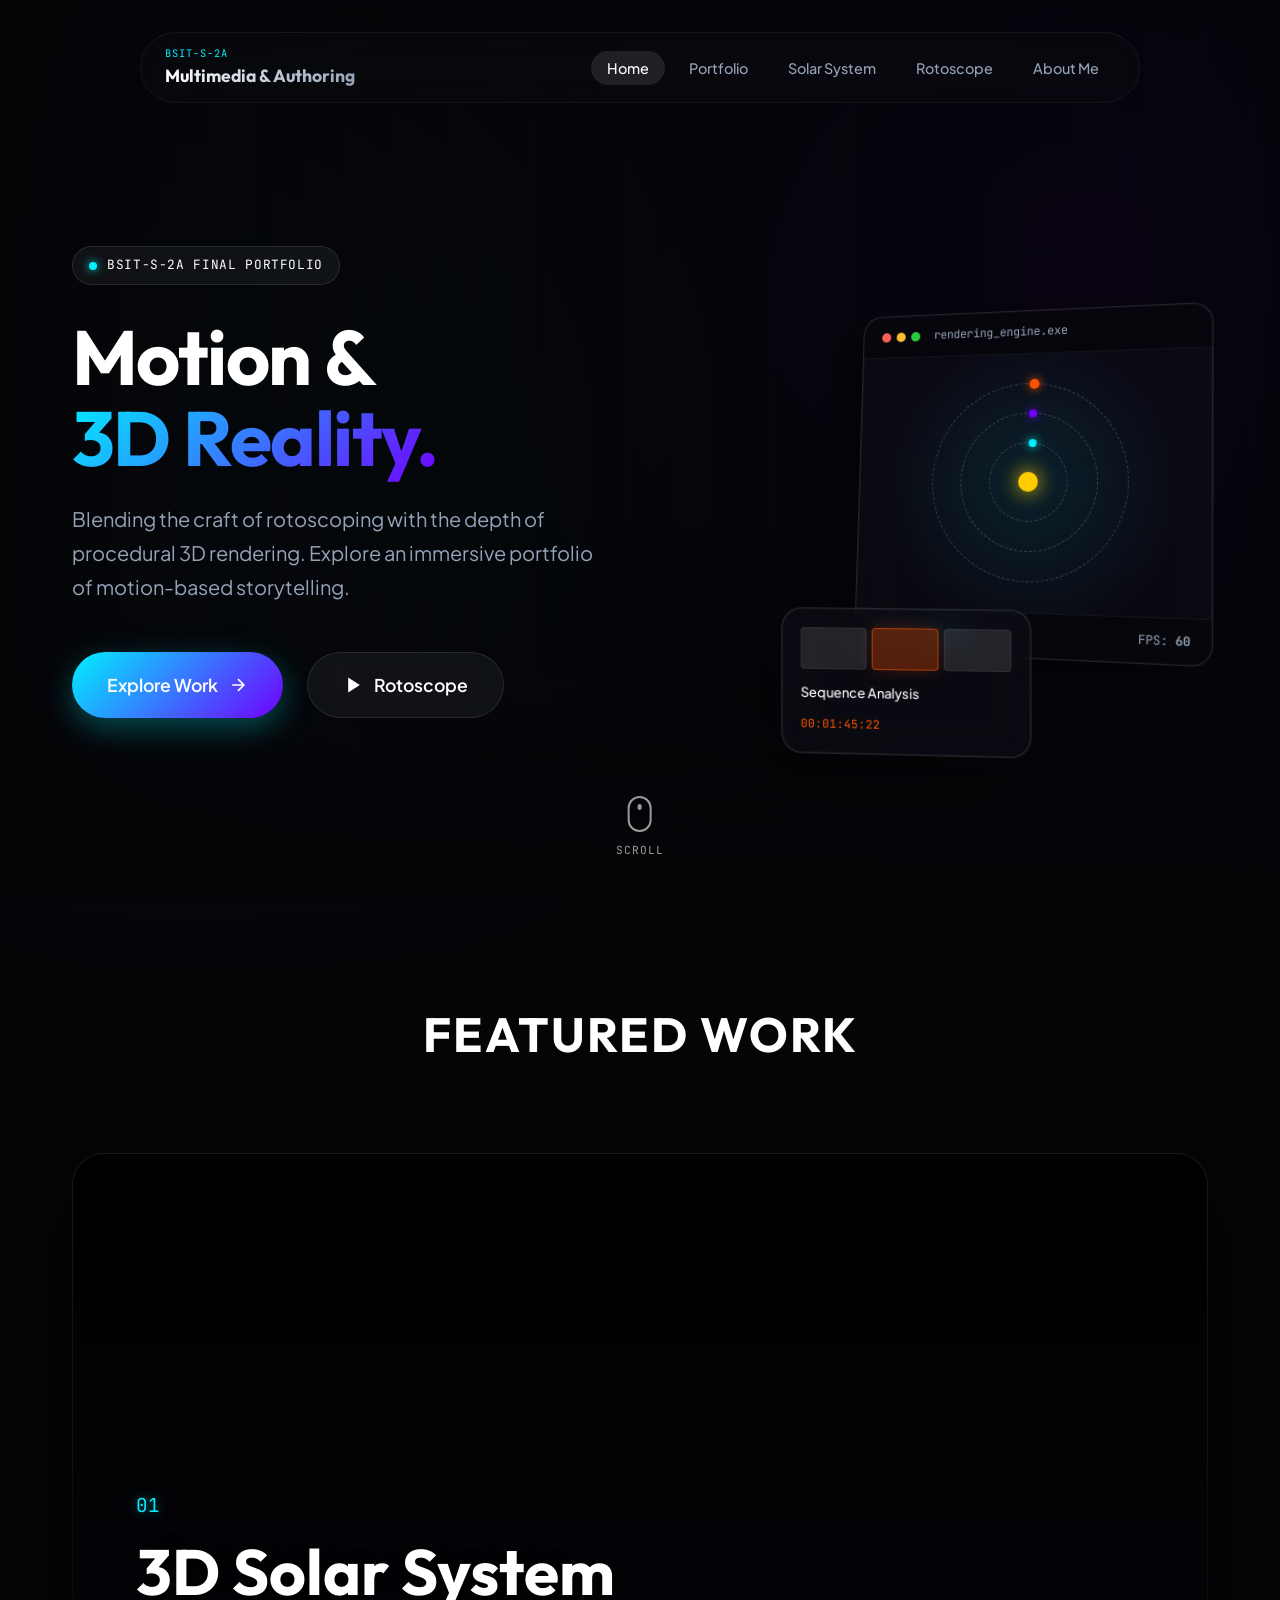
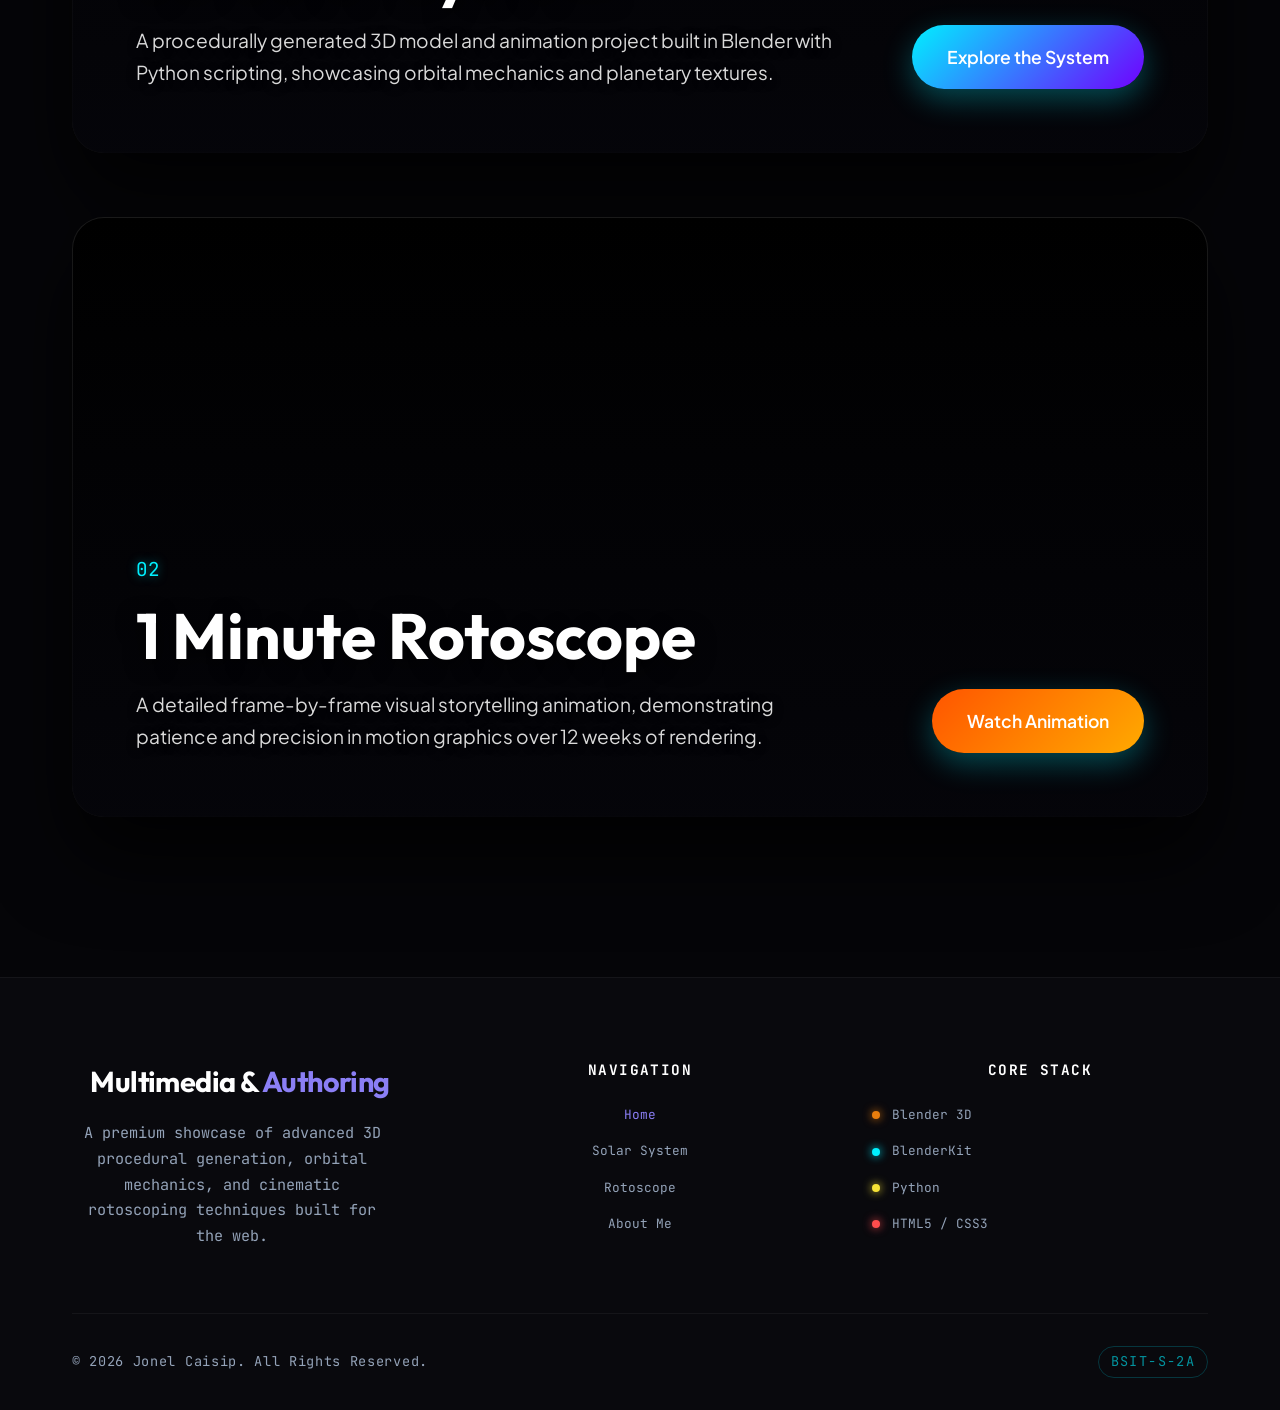
==== commit 69532b7e: "ADDED PROCUDRE AND TOOLS ROTOSCOPE" ====
--- a/index.html
+++ b/index.html
@@ -157,8 +157,54 @@
         </section>
     </main>
 
-    <footer>
-        <p>&copy; 2026 Multimedia &amp; Authoring &nbsp;|&nbsp; Premium Design</p>
+    <footer style="background: rgba(10,10,15,0.8); border-top: 1px solid rgba(255,255,255,0.05); padding: 5rem 0 2rem; margin-top: 4rem;">
+        <div class="container">
+            <div style="display: grid; grid-template-columns: repeat(auto-fit, minmax(250px, 1fr)); gap: 4rem; margin-bottom: 4rem;">
+                
+                <!-- Brand -->
+                <div>
+                    <h2 style="font-family: var(--font-display); font-size: 1.8rem; margin-bottom: 1rem; color: #fff; letter-spacing: -0.02em;">
+                        Multimedia &amp; <span style="color: #8B7FF5;">Authoring</span>
+                    </h2>
+                    <p style="color: var(--text-muted); font-size: 0.95rem; line-height: 1.7; max-width: 320px;">
+                        A premium showcase of advanced 3D procedural generation, orbital mechanics, and cinematic rotoscoping techniques built for the web.
+                    </p>
+                </div>
+
+                <!-- Navigation -->
+                <div>
+                    <h3 style="font-family: var(--font-mono); font-size: 0.9rem; color: #fff; letter-spacing: 0.1em; text-transform: uppercase; margin-bottom: 1.5rem;">Navigation</h3>
+                    <ul style="list-style: none; padding: 0; margin: 0; display: flex; flex-direction: column; gap: 1rem;">
+                        <li><a href="index.html" style="color: #8B7FF5; text-decoration: none; transition: color 0.3s ease;">Home</a></li>
+                        <li><a href="solar-system.html" style="color: var(--text-muted); text-decoration: none; transition: color 0.3s ease;">Solar System</a></li>
+                        <li><a href="rotoscope.html" style="color: var(--text-muted); text-decoration: none; transition: color 0.3s ease;">Rotoscope</a></li>
+                        <li><a href="about.html" style="color: var(--text-muted); text-decoration: none; transition: color 0.3s ease;">About Me</a></li>
+                    </ul>
+                </div>
+
+                <!-- Technologies -->
+                <div>
+                    <h3 style="font-family: var(--font-mono); font-size: 0.9rem; color: #fff; letter-spacing: 0.1em; text-transform: uppercase; margin-bottom: 1.5rem;">Core Stack</h3>
+                    <ul style="list-style: none; padding: 0; margin: 0; display: flex; flex-direction: column; gap: 1rem;">
+                        <li style="color: var(--text-muted); display: flex; align-items: center; gap: 12px;"><div style="width:8px;height:8px;border-radius:50%;background:#e87d0d;box-shadow:0 0 10px #e87d0d;"></div> Blender 3D</li>
+                        <li style="color: var(--text-muted); display: flex; align-items: center; gap: 12px;"><div style="width:8px;height:8px;border-radius:50%;background:#00f0ff;box-shadow:0 0 10px #00f0ff;"></div> BlenderKit</li>
+                        <li style="color: var(--text-muted); display: flex; align-items: center; gap: 12px;"><div style="width:8px;height:8px;border-radius:50%;background:#f5e236;box-shadow:0 0 10px #f5e236;"></div> Python</li>
+                        <li style="color: var(--text-muted); display: flex; align-items: center; gap: 12px;"><div style="width:8px;height:8px;border-radius:50%;background:#ff4d4d;box-shadow:0 0 10px #ff4d4d;"></div> HTML5 / CSS3</li>
+                    </ul>
+                </div>
+
+            </div>
+
+            <!-- Copyright Bar -->
+            <div style="border-top: 1px solid rgba(255,255,255,0.05); padding-top: 2rem; display: flex; justify-content: space-between; align-items: center; flex-wrap: wrap; gap: 1rem;">
+                <p style="color: var(--text-muted); font-size: 0.85rem; font-family: var(--font-mono); margin: 0; letter-spacing: 0.05em;">
+                    &copy; 2026 Jonel Caisip. All Rights Reserved.
+                </p>
+                <div style="display: flex; gap: 1rem;">
+                    <span style="color: rgba(0,240,255,0.6); font-size: 0.85rem; font-family: var(--font-mono); letter-spacing: 0.1em; border: 1px solid rgba(0,240,255,0.2); padding: 4px 12px; border-radius: 50px;">BSIT-S-2A</span>
+                </div>
+            </div>
+        </div>
     </footer>
 
     <script src="script.js?v=20260706e"></script>
--- a/styles.css
+++ b/styles.css
@@ -505,6 +505,80 @@
 }
 
 /* =========================================================================
+   PROJECT BENTO GRID (Original Project Pages styling)
+   ========================================================================= */
+.bento-grid {
+    display: grid;
+    grid-template-columns: repeat(12, 1fr);
+    gap: 1.5rem;
+}
+
+.bento-card {
+    background: linear-gradient(180deg, rgba(20,20,30,0.6) 0%, rgba(10,10,15,0.8) 100%);
+    border: 1px solid rgba(255,255,255,0.08);
+    border-radius: 24px;
+    padding: 0;
+    position: relative;
+    overflow: hidden;
+    transition: all 0.4s ease;
+    backdrop-filter: blur(20px);
+    -webkit-backdrop-filter: blur(20px);
+    display: flex;
+    flex-direction: column;
+    box-shadow: 0 20px 40px rgba(0,0,0,0.6);
+}
+
+.bento-card:hover {
+    border-color: rgba(255,255,255,0.15);
+    transform: translateY(-8px);
+    box-shadow: 0 30px 60px rgba(139, 127, 245, 0.15);
+}
+
+.bento-large { grid-column: span 12; display: flex; flex-direction: row; align-items: center; gap: 3rem; }
+.bento-half { grid-column: span 6; }
+
+@media (max-width: 950px) {
+    .bento-large { flex-direction: column; text-align: center; }
+    .bento-half { grid-column: span 12; }
+}
+
+.bento-card h3 {
+    font-family: var(--font-display);
+    font-size: 2rem;
+    margin-bottom: 1rem;
+    color: #fff;
+}
+
+.bento-card p {
+    color: var(--text-muted);
+    font-size: 1.1rem;
+    margin-bottom: 2rem;
+}
+
+.bento-visual {
+    width: 100%;
+    height: 320px;
+    background: #000;
+    border-bottom: 1px solid rgba(255,255,255,0.05);
+    display: flex;
+    align-items: center;
+    justify-content: center;
+    overflow: hidden;
+    position: relative;
+}
+
+.bento-visual video, .bento-visual img, .bento-visual iframe {
+    width: 100%; height: 100%; object-fit: cover;
+    transition: transform 0.8s ease;
+}
+
+.bento-card:hover .bento-visual video {
+    transform: scale(1.05);
+}
+
+.bento-content { flex: 1; }
+
+/* =========================================================================
    PROJECT POSTER GRID (Replaces Bento for massive visual impact)
    ========================================================================= */
 .section { padding: 6rem 0; }
@@ -659,21 +733,29 @@
 }
 
 /* PROJECT PAGES STRUCTURE */
-.project-hero { padding: 10rem 0 4rem; text-align: center; }
+.project-hero { 
+    position: relative;
+    padding: 14rem 0 6rem; 
+    text-align: center; 
+    background: radial-gradient(circle at 50% 30%, rgba(139, 127, 245, 0.12) 0%, rgba(0,0,0,0) 60%);
+}
 .project-hero .hero-title { font-size: clamp(3rem, 5vw, 4.5rem); margin-bottom: 1rem; }
 .project-hero .hero-description { margin: 0 auto 3rem; }
 .project-hero .hero-badge {
-    display: inline-block;
-    padding: 0.5rem 1rem;
-    background: rgba(var(--accent-main), 0.1);
-    border: 1px solid var(--accent-main);
+    display: inline-flex;
+    align-items: center;
+    padding: 0.6rem 1.2rem;
+    background: rgba(139, 127, 245, 0.1);
+    border: 1px solid rgba(139, 127, 245, 0.3);
     border-radius: 50px;
     font-family: var(--font-mono);
     font-size: 0.75rem;
-    color: var(--accent-main);
-    margin-bottom: 2rem;
+    color: #8B7FF5;
+    margin-bottom: 2.5rem;
     text-transform: uppercase;
-    letter-spacing: 0.1em;
+    letter-spacing: 0.15em;
+    box-shadow: 0 0 30px rgba(139, 127, 245, 0.2);
+    backdrop-filter: blur(10px);
 }
 
 .video-container {
@@ -763,4 +845,136 @@
     transform: translateY(30px);
     transition: all 0.8s cubic-bezier(0.16, 1, 0.3, 1);
 }
-.reveal.visible { opacity: 1; transform: translateY(0); }+.reveal.visible { opacity: 1; transform: translateY(0); }
+
+/* =========================================================================
+   MODAL & CODE BLOCK STYLES (Premium Animations & Scrollbars)
+   ========================================================================= */
+.modal {
+    position: fixed;
+    inset: 0;
+    background: rgba(0,0,0,0.6);
+    backdrop-filter: blur(15px);
+    -webkit-backdrop-filter: blur(15px);
+    z-index: 2000;
+    display: flex;
+    align-items: center;
+    justify-content: center;
+    opacity: 0;
+    visibility: hidden;
+    pointer-events: none;
+    transition: all 0.4s cubic-bezier(0.16, 1, 0.3, 1);
+}
+
+.modal.show {
+    opacity: 1;
+    visibility: visible;
+    pointer-events: auto;
+}
+
+.modal-content {
+    background: rgba(15, 15, 20, 0.95);
+    border: 1px solid rgba(255, 255, 255, 0.1);
+    border-radius: 16px;
+    width: 90%;
+    max-width: 900px;
+    height: 80vh;
+    display: flex;
+    flex-direction: column;
+    overflow: hidden;
+    box-shadow: 0 40px 80px rgba(0,0,0,0.8);
+    transform: translateY(40px) scale(0.95);
+    transition: all 0.5s cubic-bezier(0.16, 1, 0.3, 1);
+}
+
+.modal.show .modal-content {
+    transform: translateY(0) scale(1);
+}
+
+.modal-header {
+    padding: 1.5rem 2rem;
+    border-bottom: 1px solid rgba(255,255,255,0.05);
+    display: flex;
+    justify-content: space-between;
+    align-items: center;
+    background: rgba(0,0,0,0.2);
+}
+
+.modal-header h3 {
+    font-family: var(--font-display);
+    font-size: 1.5rem;
+    margin: 0;
+    color: #fff;
+    letter-spacing: 0.05em;
+}
+
+.modal-actions {
+    display: flex;
+    gap: 1rem;
+}
+
+.modal-btn {
+    background: rgba(255,255,255,0.05);
+    border: 1px solid rgba(255,255,255,0.1);
+    color: #fff;
+    padding: 0.6rem 1.2rem;
+    border-radius: 8px;
+    font-family: var(--font-mono);
+    font-size: 0.8rem;
+    cursor: pointer;
+    transition: all 0.2s;
+}
+
+.modal-btn:hover {
+    background: rgba(255,255,255,0.1);
+    border-color: rgba(255,255,255,0.2);
+}
+
+.modal-close {
+    color: #ff6b6b;
+    background: rgba(255, 107, 107, 0.05);
+    border-color: rgba(255, 107, 107, 0.2);
+}
+
+.modal-close:hover {
+    background: rgba(255, 107, 107, 0.15);
+    color: #fff;
+    border-color: rgba(255, 107, 107, 0.4);
+}
+
+.modal-body {
+    padding: 0;
+    flex: 1;
+    overflow-y: auto;
+    background: #0a0a0f;
+}
+
+/* Custom Scrollbar for Modal Body */
+.modal-body::-webkit-scrollbar {
+    width: 10px;
+    height: 10px;
+}
+.modal-body::-webkit-scrollbar-track {
+    background: #0a0a0f;
+}
+.modal-body::-webkit-scrollbar-thumb {
+    background: rgba(255,255,255,0.15);
+    border-radius: 5px;
+    border: 2px solid #0a0a0f;
+}
+.modal-body::-webkit-scrollbar-thumb:hover {
+    background: rgba(255,255,255,0.25);
+}
+
+.modal-body pre {
+    margin: 0;
+    padding: 2rem;
+    min-height: 100%;
+}
+
+.modal-body code {
+    font-family: 'Fira Code', Consolas, monospace;
+    font-size: 0.95rem;
+    line-height: 1.6;
+    color: #a9b1d6; /* sleek grayish-blue */
+}
